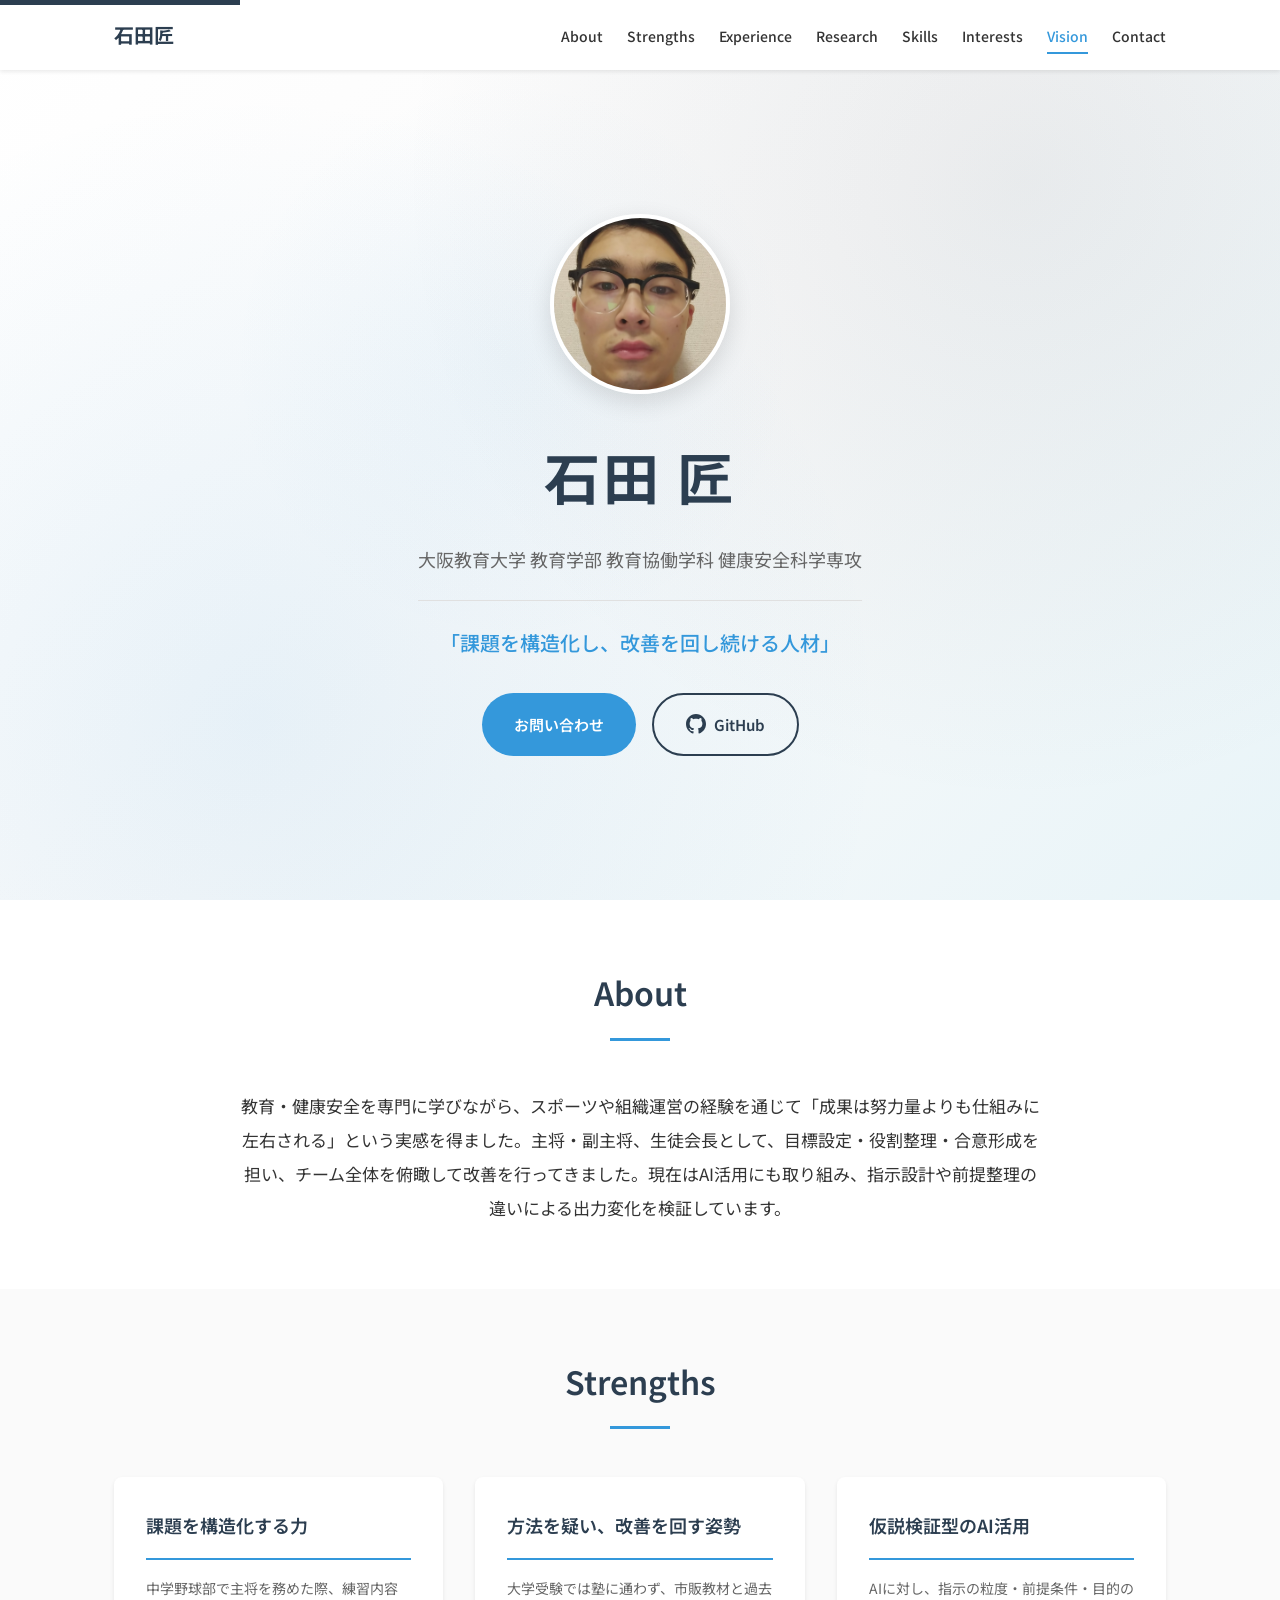
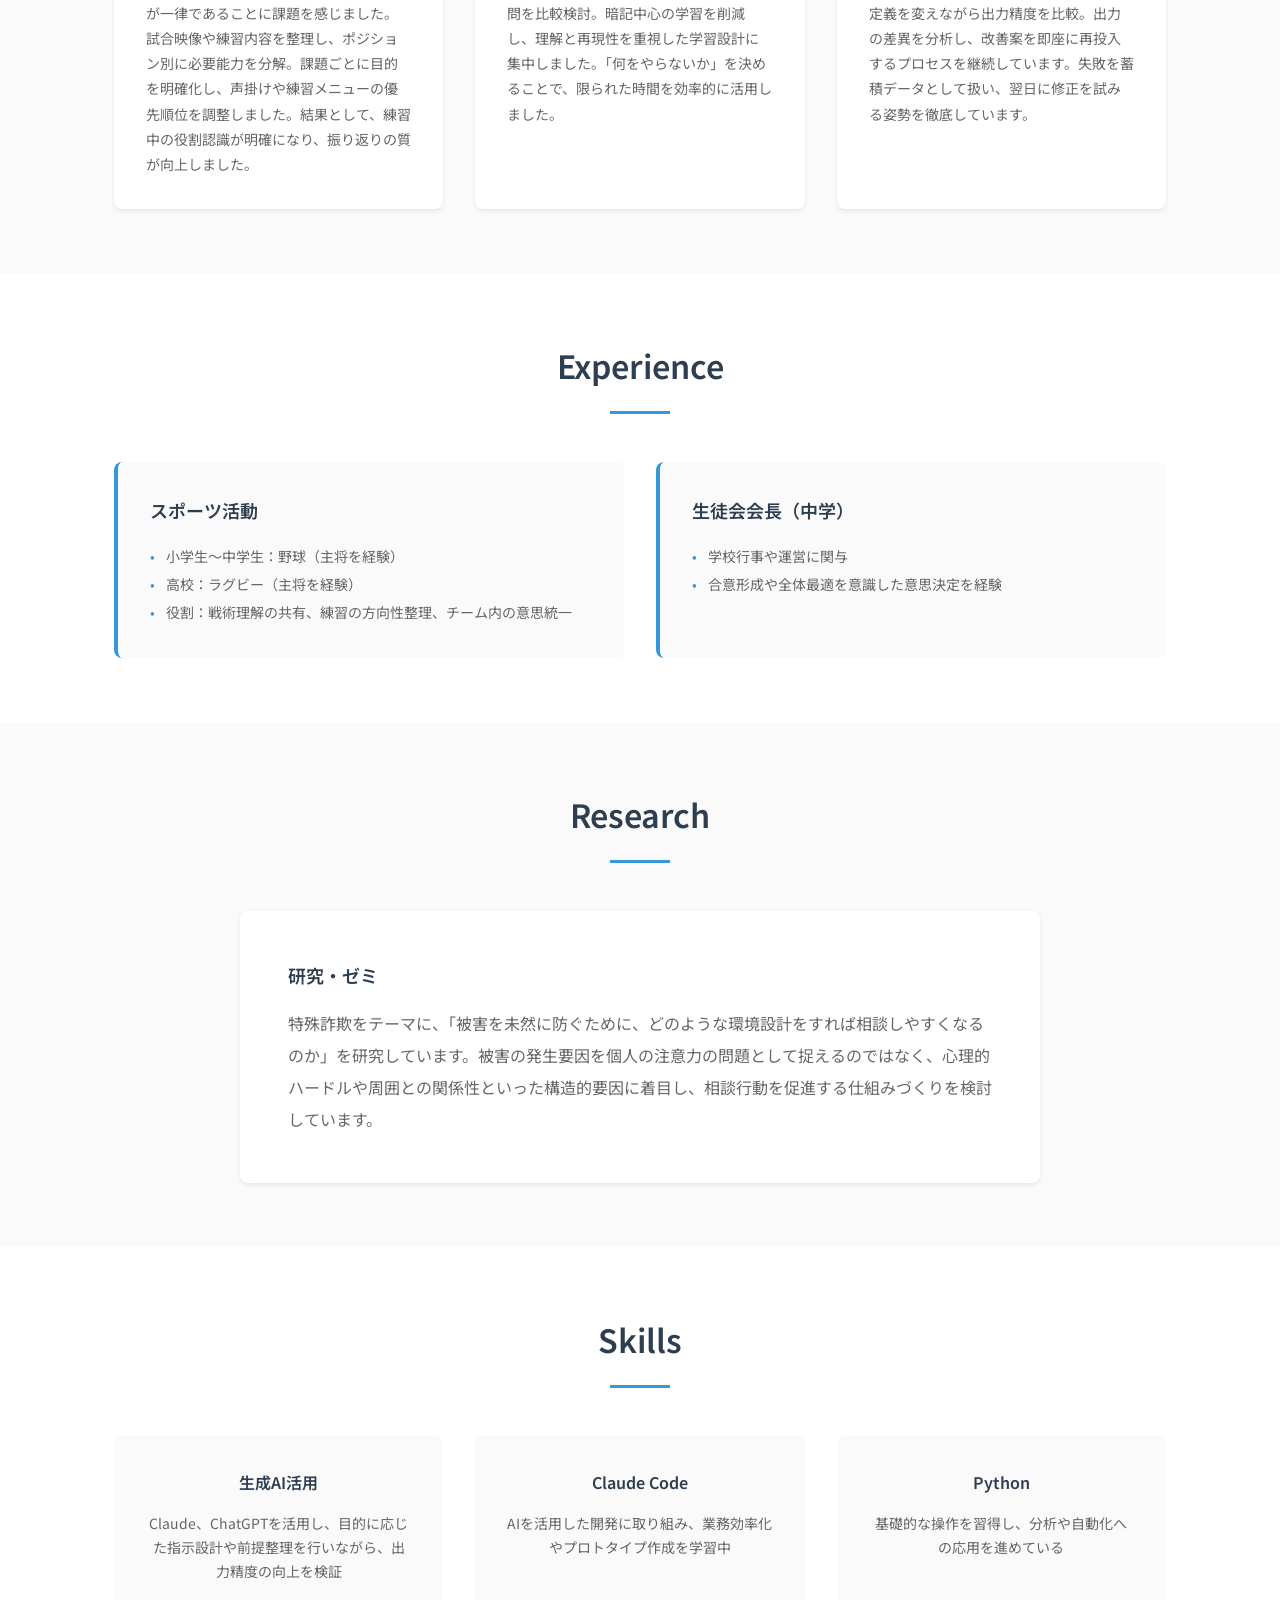
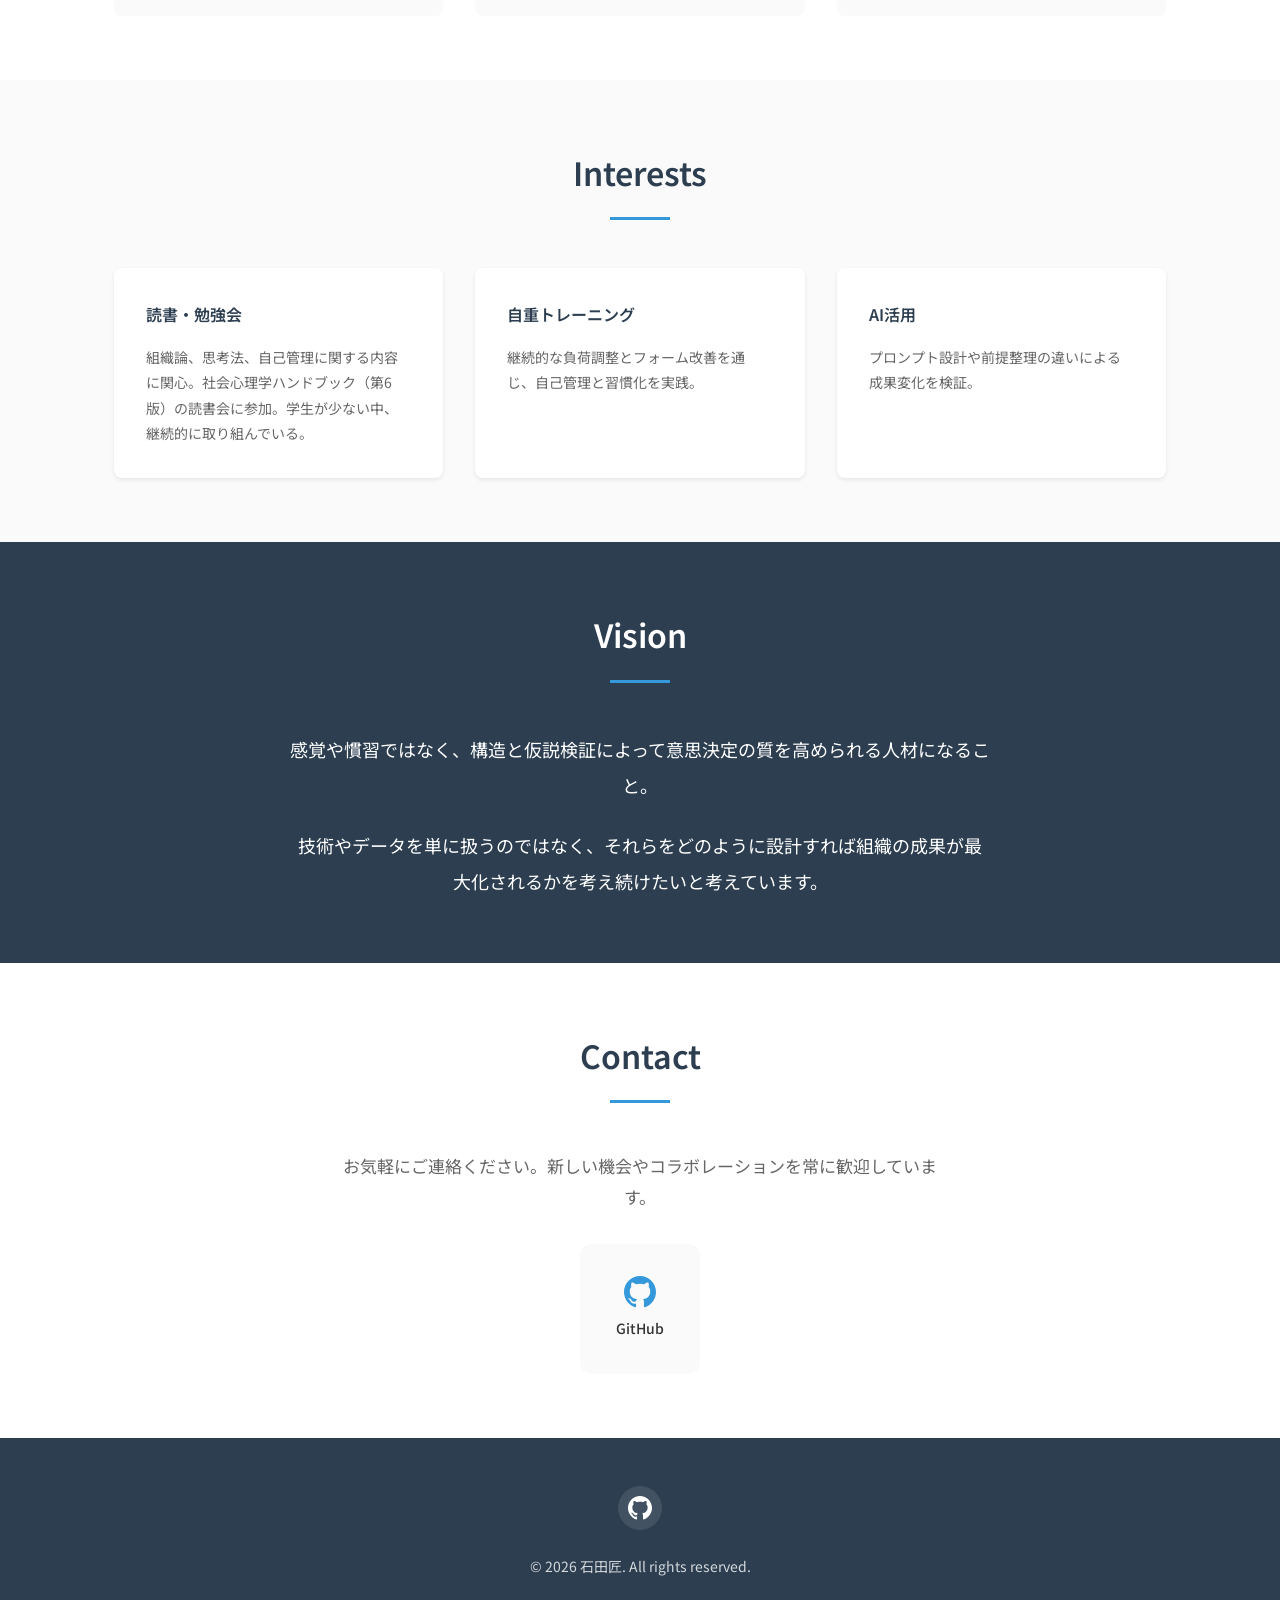
==== index.html @ b59913ff "ポートフォリオサイト フルリニューアル - SEO: OGP/Twitter Card/JSON-LD構造化データ追加 - アクセシビリティ: スキップリンク/focus-visible/prefer" ====
<!DOCTYPE html>
<html lang="ja">
<head>
    <meta charset="UTF-8">
    <meta name="viewport" content="width=device-width, initial-scale=1.0">
    <meta name="description" content="石田匠のポートフォリオサイト - 大阪教育大学 教育学部。課題を構造化し、改善を回し続ける人材。">
    <meta name="keywords" content="石田匠, ポートフォリオ, 大阪教育大学, 教育学部, AI活用, Python">
    <meta name="author" content="石田匠">

    <!-- OGP Tags -->
    <meta property="og:type" content="website">
    <meta property="og:url" content="https://takumi329.github.io/portfolio/">
    <meta property="og:title" content="石田匠 | ポートフォリオ">
    <meta property="og:description" content="石田匠のポートフォリオサイト - 課題を構造化し、改善を回し続ける人材">
    <meta property="og:image" content="https://takumi329.github.io/portfolio/assets/images/profile.jpg">
    <meta property="og:locale" content="ja_JP">
    <meta property="og:site_name" content="石田匠ポートフォリオ">

    <!-- Twitter Card -->
    <meta name="twitter:card" content="summary_large_image">
    <meta name="twitter:url" content="https://takumi329.github.io/portfolio/">
    <meta name="twitter:title" content="石田匠 | ポートフォリオ">
    <meta name="twitter:description" content="石田匠のポートフォリオサイト - 課題を構造化し、改善を回し続ける人材">
    <meta name="twitter:image" content="https://takumi329.github.io/portfolio/assets/images/profile.jpg">

    <!-- Favicon -->
    <link rel="icon" type="image/svg+xml" href="assets/images/favicon.svg">
    <link rel="icon" type="image/png" sizes="32x32" href="assets/images/favicon-32x32.png">
    <link rel="icon" type="image/png" sizes="16x16" href="assets/images/favicon-16x16.png">
    <link rel="apple-touch-icon" sizes="180x180" href="assets/images/apple-touch-icon.png">
    <link rel="manifest" href="site.webmanifest">
    <meta name="theme-color" content="#2c3e50">

    <title>石田匠 | ポートフォリオ</title>

    <!-- JSON-LD Structured Data -->
    <script type="application/ld+json">
    {
        "@context": "https://schema.org",
        "@type": "Person",
        "name": "石田匠",
        "alternateName": "Takumi Ishida",
        "url": "https://takumi329.github.io/portfolio/",
        "image": "https://takumi329.github.io/portfolio/assets/images/profile.jpg",
        "jobTitle": "学生",
        "worksFor": {
            "@type": "Organization",
            "name": "大阪教育大学 教育学部"
        },
        "sameAs": [
            "https://github.com/takumi329"
        ],
        "description": "課題を構造化し、改善を回し続ける人材"
    }
    </script>

    <link rel="stylesheet" href="css/style.css">
    <link rel="preconnect" href="https://fonts.googleapis.com">
    <link rel="preconnect" href="https://fonts.gstatic.com" crossorigin>
    <link href="https://fonts.googleapis.com/css2?family=Noto+Sans+JP:wght@400;500;600;700&display=swap" rel="stylesheet">
</head>
<body>
    <!-- Scroll Progress Bar -->
    <div class="progress-bar" role="progressbar" aria-label="ページのスクロール進捗">
        <div class="progress-bar__fill"></div>
    </div>

    <!-- Skip Link for Accessibility -->
    <a href="#main-content" class="skip-link">メインコンテンツへスキップ</a>

    <!-- ナビゲーション -->
    <header class="header">
        <nav class="nav">
            <div class="nav__logo">石田匠</div>
            <button class="nav__toggle" aria-label="メニューを開く">
                <span></span>
                <span></span>
                <span></span>
            </button>
            <ul class="nav__menu">
                <li><a href="#about">About</a></li>
                <li><a href="#strengths">Strengths</a></li>
                <li><a href="#experience">Experience</a></li>
                <li><a href="#research">Research</a></li>
                <li><a href="#skills">Skills</a></li>
                <li><a href="#interests">Interests</a></li>
                <li><a href="#vision">Vision</a></li>
                <li><a href="#contact">Contact</a></li>
            </ul>
        </nav>
    </header>

    <main id="main-content">
        <!-- ヒーローセクション -->
        <section class="hero">
            <div class="hero__background">
                <div class="hero__particles" aria-hidden="true"></div>
            </div>
            <div class="hero__content">
                <div class="hero__image-wrapper">
                    <img src="assets/images/profile.jpg" alt="石田匠のプロフィール写真" class="hero__image" loading="eager">
                </div>
                <h1 class="hero__title">石田 匠</h1>
                <p class="hero__subtitle">大阪教育大学 教育学部 教育協働学科 健康安全科学専攻</p>
                <p class="hero__catchphrase">「課題を構造化し、改善を回し続ける人材」</p>
                <div class="hero__cta">
                    <a href="#contact" class="hero__button hero__button--primary">お問い合わせ</a>
                    <a href="https://github.com/takumi329" target="_blank" rel="noopener noreferrer" class="hero__button hero__button--secondary">
                        <svg class="hero__button-icon" viewBox="0 0 24 24" width="20" height="20" aria-hidden="true">
                            <path fill="currentColor" d="M12 0c-6.626 0-12 5.373-12 12 0 5.302 3.438 9.8 8.207 11.387.599.111.793-.261.793-.577v-2.234c-3.338.726-4.033-1.416-4.033-1.416-.546-1.387-1.333-1.756-1.333-1.756-1.089-.745.083-.729.083-.729 1.205.084 1.839 1.237 1.839 1.237 1.07 1.834 2.807 1.304 3.492.997.107-.775.418-1.305.762-1.604-2.665-.305-5.467-1.334-5.467-5.931 0-1.311.469-2.381 1.236-3.221-.124-.303-.535-1.524.117-3.176 0 0 1.008-.322 3.301 1.23.957-.266 1.983-.399 3.003-.404 1.02.005 2.047.138 3.006.404 2.291-1.552 3.297-1.23 3.297-1.23.653 1.653.242 2.874.118 3.176.77.84 1.235 1.911 1.235 3.221 0 4.609-2.807 5.624-5.479 5.921.43.372.823 1.102.823 2.222v3.293c0 .319.192.694.801.576 4.765-1.589 8.199-6.086 8.199-11.386 0-6.627-5.373-12-12-12z"/>
                        </svg>
                        GitHub
                    </a>
                </div>
            </div>
        </section>

        <!-- About セクション -->
        <section id="about" class="section about">
            <div class="container">
                <h2 class="section__title">About</h2>
                <div class="about__content">
                    <p class="about__text">
                        教育・健康安全を専門に学びながら、スポーツや組織運営の経験を通じて「成果は努力量よりも仕組みに左右される」という実感を得ました。主将・副主将、生徒会長として、目標設定・役割整理・合意形成を担い、チーム全体を俯瞰して改善を行ってきました。現在はAI活用にも取り組み、指示設計や前提整理の違いによる出力変化を検証しています。
                    </p>
                </div>
            </div>
        </section>

        <!-- Strengths セクション -->
        <section id="strengths" class="section strengths">
            <div class="container">
                <h2 class="section__title">Strengths</h2>
                <div class="strengths__grid">
                    <article class="strength-card">
                        <h3 class="strength-card__title">課題を構造化する力</h3>
                        <p class="strength-card__text">
                            中学野球部で主将を務めた際、練習内容が一律であることに課題を感じました。試合映像や練習内容を整理し、ポジション別に必要能力を分解。課題ごとに目的を明確化し、声掛けや練習メニューの優先順位を調整しました。結果として、練習中の役割認識が明確になり、振り返りの質が向上しました。
                        </p>
                    </article>
                    <article class="strength-card">
                        <h3 class="strength-card__title">方法を疑い、改善を回す姿勢</h3>
                        <p class="strength-card__text">
                            大学受験では塾に通わず、市販教材と過去問を比較検討。暗記中心の学習を削減し、理解と再現性を重視した学習設計に集中しました。「何をやらないか」を決めることで、限られた時間を効率的に活用しました。
                        </p>
                    </article>
                    <article class="strength-card">
                        <h3 class="strength-card__title">仮説検証型のAI活用</h3>
                        <p class="strength-card__text">
                            AIに対し、指示の粒度・前提条件・目的の定義を変えながら出力精度を比較。出力の差異を分析し、改善案を即座に再投入するプロセスを継続しています。失敗を蓄積データとして扱い、翌日に修正を試みる姿勢を徹底しています。
                        </p>
                    </article>
                </div>
            </div>
        </section>

        <!-- Experience セクション -->
        <section id="experience" class="section experience">
            <div class="container">
                <h2 class="section__title">Experience</h2>
                <div class="experience__grid">
                    <article class="experience-card">
                        <h3 class="experience-card__title">スポーツ活動</h3>
                        <ul class="experience-card__list">
                            <li>小学生〜中学生：野球（主将を経験）</li>
                            <li>高校：ラグビー（主将を経験）</li>
                            <li>役割：戦術理解の共有、練習の方向性整理、チーム内の意思統一</li>
                        </ul>
                    </article>
                    <article class="experience-card">
                        <h3 class="experience-card__title">生徒会会長（中学）</h3>
                        <ul class="experience-card__list">
                            <li>学校行事や運営に関与</li>
                            <li>合意形成や全体最適を意識した意思決定を経験</li>
                        </ul>
                    </article>
                </div>
            </div>
        </section>

        <!-- Research セクション -->
        <section id="research" class="section research">
            <div class="container">
                <h2 class="section__title">Research</h2>
                <div class="research__content">
                    <h3 class="research__subtitle">研究・ゼミ</h3>
                    <p class="research__text">
                        特殊詐欺をテーマに、「被害を未然に防ぐために、どのような環境設計をすれば相談しやすくなるのか」を研究しています。被害の発生要因を個人の注意力の問題として捉えるのではなく、心理的ハードルや周囲との関係性といった構造的要因に着目し、相談行動を促進する仕組みづくりを検討しています。
                    </p>
                </div>
            </div>
        </section>

        <!-- Skills セクション -->
        <section id="skills" class="section skills">
            <div class="container">
                <h2 class="section__title">Skills</h2>
                <div class="skills__grid">
                    <div class="skill-item">
                        <h3 class="skill-item__title">生成AI活用</h3>
                        <p class="skill-item__text">Claude、ChatGPTを活用し、目的に応じた指示設計や前提整理を行いながら、出力精度の向上を検証</p>
                    </div>
                    <div class="skill-item">
                        <h3 class="skill-item__title">Claude Code</h3>
                        <p class="skill-item__text">AIを活用した開発に取り組み、業務効率化やプロトタイプ作成を学習中</p>
                    </div>
                    <div class="skill-item">
                        <h3 class="skill-item__title">Python</h3>
                        <p class="skill-item__text">基礎的な操作を習得し、分析や自動化への応用を進めている</p>
                    </div>
                </div>
            </div>
        </section>

        <!-- Interests セクション -->
        <section id="interests" class="section interests">
            <div class="container">
                <h2 class="section__title">Interests</h2>
                <div class="interests__grid">
                    <article class="interest-card">
                        <h3 class="interest-card__title">読書・勉強会</h3>
                        <p class="interest-card__text">
                            組織論、思考法、自己管理に関する内容に関心。社会心理学ハンドブック（第6版）の読書会に参加。学生が少ない中、継続的に取り組んでいる。
                        </p>
                    </article>
                    <article class="interest-card">
                        <h3 class="interest-card__title">自重トレーニング</h3>
                        <p class="interest-card__text">
                            継続的な負荷調整とフォーム改善を通じ、自己管理と習慣化を実践。
                        </p>
                    </article>
                    <article class="interest-card">
                        <h3 class="interest-card__title">AI活用</h3>
                        <p class="interest-card__text">
                            プロンプト設計や前提整理の違いによる成果変化を検証。
                        </p>
                    </article>
                </div>
            </div>
        </section>

        <!-- Vision セクション -->
        <section id="vision" class="section vision">
            <div class="container">
                <h2 class="section__title">Vision</h2>
                <div class="vision__content">
                    <p class="vision__text">
                        感覚や慣習ではなく、構造と仮説検証によって意思決定の質を高められる人材になること。
                    </p>
                    <p class="vision__text">
                        技術やデータを単に扱うのではなく、それらをどのように設計すれば組織の成果が最大化されるかを考え続けたいと考えています。
                    </p>
                </div>
            </div>
        </section>

        <!-- Contact セクション -->
        <section id="contact" class="section contact">
            <div class="container">
                <h2 class="section__title">Contact</h2>
                <div class="contact__content">
                    <p class="contact__text">
                        お気軽にご連絡ください。新しい機会やコラボレーションを常に歓迎しています。
                    </p>
                    <div class="contact__links">
                        <a href="https://github.com/takumi329" target="_blank" rel="noopener noreferrer" class="contact__link" aria-label="GitHubプロフィールへ">
                            <svg class="contact__icon" viewBox="0 0 24 24" width="32" height="32" aria-hidden="true">
                                <path fill="currentColor" d="M12 0c-6.626 0-12 5.373-12 12 0 5.302 3.438 9.8 8.207 11.387.599.111.793-.261.793-.577v-2.234c-3.338.726-4.033-1.416-4.033-1.416-.546-1.387-1.333-1.756-1.333-1.756-1.089-.745.083-.729.083-.729 1.205.084 1.839 1.237 1.839 1.237 1.07 1.834 2.807 1.304 3.492.997.107-.775.418-1.305.762-1.604-2.665-.305-5.467-1.334-5.467-5.931 0-1.311.469-2.381 1.236-3.221-.124-.303-.535-1.524.117-3.176 0 0 1.008-.322 3.301 1.23.957-.266 1.983-.399 3.003-.404 1.02.005 2.047.138 3.006.404 2.291-1.552 3.297-1.23 3.297-1.23.653 1.653.242 2.874.118 3.176.77.84 1.235 1.911 1.235 3.221 0 4.609-2.807 5.624-5.479 5.921.43.372.823 1.102.823 2.222v3.293c0 .319.192.694.801.576 4.765-1.589 8.199-6.086 8.199-11.386 0-6.627-5.373-12-12-12z"/>
                            </svg>
                            <span>GitHub</span>
                        </a>
                    </div>
                </div>
            </div>
        </section>
    </main>

    <!-- フッター -->
    <footer class="footer">
        <div class="container">
            <div class="footer__content">
                <div class="footer__links">
                    <a href="https://github.com/takumi329" target="_blank" rel="noopener noreferrer" class="footer__link" aria-label="GitHub">
                        <svg viewBox="0 0 24 24" width="24" height="24" aria-hidden="true">
                            <path fill="currentColor" d="M12 0c-6.626 0-12 5.373-12 12 0 5.302 3.438 9.8 8.207 11.387.599.111.793-.261.793-.577v-2.234c-3.338.726-4.033-1.416-4.033-1.416-.546-1.387-1.333-1.756-1.333-1.756-1.089-.745.083-.729.083-.729 1.205.084 1.839 1.237 1.839 1.237 1.07 1.834 2.807 1.304 3.492.997.107-.775.418-1.305.762-1.604-2.665-.305-5.467-1.334-5.467-5.931 0-1.311.469-2.381 1.236-3.221-.124-.303-.535-1.524.117-3.176 0 0 1.008-.322 3.301 1.23.957-.266 1.983-.399 3.003-.404 1.02.005 2.047.138 3.006.404 2.291-1.552 3.297-1.23 3.297-1.23.653 1.653.242 2.874.118 3.176.77.84 1.235 1.911 1.235 3.221 0 4.609-2.807 5.624-5.479 5.921.43.372.823 1.102.823 2.222v3.293c0 .319.192.694.801.576 4.765-1.589 8.199-6.086 8.199-11.386 0-6.627-5.373-12-12-12z"/>
                        </svg>
                    </a>
                </div>
                <p class="footer__text">&copy; 2026 石田匠. All rights reserved.</p>
            </div>
        </div>
    </footer>

    <script src="js/main.js" defer></script>
</body>
</html>
---- css/style.css ----
/* ========================================
   CSS Variables & Design System
======================================== */
:root {
    /* Colors */
    --color-primary: #2c3e50;
    --color-secondary: #3498db;
    --color-accent: #e74c3c;
    --color-text: #333333;
    --color-text-light: #666666;
    --color-background: #fafafa;
    --color-white: #ffffff;
    --color-border: #e0e0e0;

    /* Gradient Colors */
    --color-gradient-start: #3498db;
    --color-gradient-end: #e8f4f8;

    /* Typography */
    --font-family: 'Noto Sans JP', -apple-system, BlinkMacSystemFont, 'Segoe UI', Roboto, sans-serif;
    --font-size-hero: clamp(2rem, 5vw, 3.5rem);
    --font-size-section: clamp(1.5rem, 3vw, 2rem);
    --font-size-body: 1rem;
    --font-size-small: 0.875rem;

    /* Spacing */
    --spacing-xs: 0.5rem;
    --spacing-sm: 1rem;
    --spacing-md: 1.5rem;
    --spacing-lg: 2rem;
    --spacing-xl: 3rem;
    --spacing-2xl: 4rem;

    /* Layout */
    --container-max-width: 1100px;
    --header-height: 70px;

    /* Transitions */
    --transition-fast: 0.2s ease;
    --transition-normal: 0.3s ease;
    --transition-slow: 0.5s ease;

    /* Shadows */
    --shadow-sm: 0 2px 4px rgba(0, 0, 0, 0.08);
    --shadow-md: 0 4px 12px rgba(0, 0, 0, 0.1);
    --shadow-lg: 0 8px 24px rgba(0, 0, 0, 0.12);
    --shadow-hover: 0 8px 20px rgba(52, 152, 219, 0.15);
}

/* ========================================
   Scroll Progress Bar
======================================== */
.progress-bar {
    position: fixed;
    top: 0;
    left: 0;
    width: 100%;
    height: 3px;
    background-color: transparent;
    z-index: 1001;
}

.progress-bar__fill {
    height: 100%;
    width: 0;
    background: linear-gradient(90deg, var(--color-secondary), var(--color-accent));
    transition: width 0.1s ease-out;
}

/* ========================================
   Skip Link (Accessibility)
======================================== */
.skip-link {
    position: absolute;
    top: -40px;
    left: 0;
    background-color: var(--color-primary);
    color: var(--color-white);
    padding: var(--spacing-xs) var(--spacing-sm);
    z-index: 9999;
    text-decoration: none;
    font-weight: 500;
    transition: top var(--transition-fast);
}

.skip-link:focus {
    top: 0;
    outline: 2px solid var(--color-secondary);
    outline-offset: 2px;
}

/* ========================================
   Focus Styles (Accessibility)
======================================== */
:focus-visible {
    outline: 2px solid var(--color-secondary);
    outline-offset: 2px;
}

a:focus:not(:focus-visible) {
    outline: none;
}

/* ========================================
   Reduced Motion (Accessibility)
======================================== */
@media (prefers-reduced-motion: reduce) {
    *,
    *::before,
    *::after {
        animation-duration: 0.01ms !important;
        animation-iteration-count: 1 !important;
        transition-duration: 0.01ms !important;
        scroll-behavior: auto !important;
    }

    .fade-in {
        opacity: 1;
        transform: none;
        transition: none;
    }
}

/* ========================================
   Reset & Base Styles
======================================== */
*,
*::before,
*::after {
    box-sizing: border-box;
    margin: 0;
    padding: 0;
}

html {
    scroll-behavior: smooth;
    font-size: 16px;
}

body {
    font-family: var(--font-family);
    font-size: var(--font-size-body);
    font-weight: 400;
    line-height: 1.8;
    color: var(--color-text);
    background-color: var(--color-background);
}

img {
    max-width: 100%;
    height: auto;
    display: block;
}

a {
    color: var(--color-secondary);
    text-decoration: none;
    transition: color var(--transition-fast);
}

a:hover {
    color: var(--color-primary);
}

ul {
    list-style: none;
}

/* ========================================
   Layout
======================================== */
.container {
    width: 100%;
    max-width: var(--container-max-width);
    margin: 0 auto;
    padding: 0 var(--spacing-md);
}

/* ========================================
   Header & Navigation
======================================== */
.header {
    position: fixed;
    top: 0;
    left: 0;
    right: 0;
    height: var(--header-height);
    background-color: var(--color-white);
    box-shadow: var(--shadow-sm);
    z-index: 1000;
}

.nav {
    display: flex;
    align-items: center;
    justify-content: space-between;
    height: 100%;
    max-width: var(--container-max-width);
    margin: 0 auto;
    padding: 0 var(--spacing-md);
}

.nav__logo {
    font-size: 1.25rem;
    font-weight: 700;
    color: var(--color-primary);
}

.nav__menu {
    display: flex;
    gap: var(--spacing-md);
}

.nav__menu a {
    color: var(--color-text);
    font-size: var(--font-size-small);
    font-weight: 500;
    padding: var(--spacing-xs) 0;
    position: relative;
}

.nav__menu a::after {
    content: '';
    position: absolute;
    bottom: 0;
    left: 0;
    width: 0;
    height: 2px;
    background-color: var(--color-secondary);
    transition: width var(--transition-fast);
}

.nav__menu a:hover::after {
    width: 100%;
}

.nav__menu a.active {
    color: var(--color-secondary);
}

.nav__menu a.active::after {
    width: 100%;
}

.nav__toggle {
    display: none;
    flex-direction: column;
    gap: 5px;
    background: none;
    border: none;
    cursor: pointer;
    padding: var(--spacing-xs);
}

.nav__toggle span {
    display: block;
    width: 24px;
    height: 2px;
    background-color: var(--color-primary);
    transition: transform var(--transition-fast), opacity var(--transition-fast);
}

.nav__toggle.active span:nth-child(1) {
    transform: rotate(45deg) translate(5px, 5px);
}

.nav__toggle.active span:nth-child(2) {
    opacity: 0;
}

.nav__toggle.active span:nth-child(3) {
    transform: rotate(-45deg) translate(5px, -5px);
}

/* ========================================
   Hero Section
======================================== */
.hero {
    min-height: 100vh;
    display: flex;
    align-items: center;
    justify-content: center;
    text-align: center;
    padding: calc(var(--header-height) + var(--spacing-xl)) var(--spacing-md) var(--spacing-xl);
    background: linear-gradient(135deg, var(--color-white) 0%, var(--color-background) 50%, var(--color-gradient-end, #e8f4f8) 100%);
    position: relative;
    overflow: hidden;
}

.hero__background {
    position: absolute;
    top: 0;
    left: 0;
    right: 0;
    bottom: 0;
    pointer-events: none;
}

.hero__particles {
    position: absolute;
    top: 0;
    left: 0;
    right: 0;
    bottom: 0;
    background-image:
        radial-gradient(circle at 20% 80%, rgba(52, 152, 219, 0.1) 0%, transparent 50%),
        radial-gradient(circle at 80% 20%, rgba(44, 62, 80, 0.08) 0%, transparent 50%),
        radial-gradient(circle at 40% 40%, rgba(52, 152, 219, 0.05) 0%, transparent 30%);
}

.hero__content {
    max-width: 600px;
    position: relative;
    z-index: 1;
}

.hero__image-wrapper {
    width: 180px;
    height: 180px;
    margin: 0 auto var(--spacing-lg);
    border-radius: 50%;
    overflow: hidden;
    box-shadow: var(--shadow-lg);
    border: 4px solid var(--color-white);
}

.hero__image {
    width: 100%;
    height: 100%;
    object-fit: cover;
}

.hero__title {
    font-size: var(--font-size-hero);
    font-weight: 700;
    color: var(--color-primary);
    margin-bottom: var(--spacing-sm);
    letter-spacing: 0.05em;
}

.hero__subtitle {
    font-size: 1.125rem;
    color: var(--color-text-light);
    margin-bottom: var(--spacing-sm);
}

.hero__catchphrase {
    font-size: 1.25rem;
    font-weight: 500;
    color: var(--color-secondary);
    margin-top: var(--spacing-md);
    padding-top: var(--spacing-md);
    border-top: 1px solid var(--color-border);
}

.hero__cta {
    display: flex;
    gap: var(--spacing-sm);
    justify-content: center;
    margin-top: var(--spacing-lg);
    flex-wrap: wrap;
}

.hero__button {
    display: inline-flex;
    align-items: center;
    gap: var(--spacing-xs);
    padding: var(--spacing-sm) var(--spacing-lg);
    border-radius: 50px;
    font-weight: 600;
    font-size: 0.9375rem;
    text-decoration: none;
    transition: all var(--transition-normal);
}

.hero__button--primary {
    background-color: var(--color-secondary);
    color: var(--color-white);
}

.hero__button--primary:hover {
    background-color: #2980b9;
    color: var(--color-white);
    transform: translateY(-2px);
    box-shadow: 0 4px 12px rgba(52, 152, 219, 0.3);
}

.hero__button--secondary {
    background-color: transparent;
    color: var(--color-primary);
    border: 2px solid var(--color-primary);
}

.hero__button--secondary:hover {
    background-color: var(--color-primary);
    color: var(--color-white);
    transform: translateY(-2px);
}

.hero__button-icon {
    flex-shrink: 0;
}

/* ========================================
   Section Common Styles
======================================== */
.section {
    padding: var(--spacing-2xl) 0;
}

.section__title {
    font-size: var(--font-size-section);
    font-weight: 600;
    color: var(--color-primary);
    text-align: center;
    margin-bottom: var(--spacing-xl);
    position: relative;
}

.section__title::after {
    content: '';
    display: block;
    width: 60px;
    height: 3px;
    background-color: var(--color-secondary);
    margin: var(--spacing-sm) auto 0;
}

/* ========================================
   About Section
======================================== */
.about {
    background-color: var(--color-white);
}

.about__content {
    max-width: 800px;
    margin: 0 auto;
}

.about__text {
    font-size: 1.0625rem;
    line-height: 2;
    text-align: center;
}

/* ========================================
   Strengths Section
======================================== */
.strengths {
    background-color: var(--color-background);
}

.strengths__grid {
    display: grid;
    grid-template-columns: repeat(3, 1fr);
    gap: var(--spacing-lg);
}

.strength-card {
    background-color: var(--color-white);
    padding: var(--spacing-lg);
    border-radius: 8px;
    box-shadow: var(--shadow-sm);
    transition: transform var(--transition-normal), box-shadow var(--transition-normal);
    position: relative;
    overflow: hidden;
}

.strength-card::before {
    content: '';
    position: absolute;
    top: 0;
    left: 0;
    right: 0;
    height: 4px;
    background: linear-gradient(90deg, var(--color-secondary), var(--color-accent));
    transform: scaleX(0);
    transform-origin: left;
    transition: transform var(--transition-normal);
}

.strength-card:hover {
    transform: translateY(-4px);
    box-shadow: var(--shadow-hover);
}

.strength-card:hover::before {
    transform: scaleX(1);
}

.strength-card__title {
    font-size: 1.125rem;
    font-weight: 600;
    color: var(--color-primary);
    margin-bottom: var(--spacing-sm);
    padding-bottom: var(--spacing-sm);
    border-bottom: 2px solid var(--color-secondary);
}

.strength-card__text {
    font-size: var(--font-size-small);
    line-height: 1.8;
    color: var(--color-text-light);
}

/* ========================================
   Experience Section
======================================== */
.experience {
    background-color: var(--color-white);
}

.experience__grid {
    display: grid;
    grid-template-columns: repeat(2, 1fr);
    gap: var(--spacing-lg);
}

.experience-card {
    background-color: var(--color-background);
    padding: var(--spacing-lg);
    border-radius: 8px;
    border-left: 4px solid var(--color-secondary);
}

.experience-card__title {
    font-size: 1.125rem;
    font-weight: 600;
    color: var(--color-primary);
    margin-bottom: var(--spacing-sm);
}

.experience-card__list {
    font-size: var(--font-size-small);
    line-height: 2;
    color: var(--color-text-light);
}

.experience-card__list li {
    padding-left: var(--spacing-sm);
    position: relative;
}

.experience-card__list li::before {
    content: '•';
    position: absolute;
    left: 0;
    color: var(--color-secondary);
}

/* ========================================
   Research Section
======================================== */
.research {
    background-color: var(--color-background);
}

.research__content {
    max-width: 800px;
    margin: 0 auto;
    background-color: var(--color-white);
    padding: var(--spacing-xl);
    border-radius: 8px;
    box-shadow: var(--shadow-sm);
}

.research__subtitle {
    font-size: 1.125rem;
    font-weight: 600;
    color: var(--color-primary);
    margin-bottom: var(--spacing-sm);
}

.research__text {
    font-size: 1rem;
    line-height: 2;
    color: var(--color-text-light);
}

/* ========================================
   Skills Section
======================================== */
.skills {
    background-color: var(--color-white);
}

.skills__grid {
    display: grid;
    grid-template-columns: repeat(3, 1fr);
    gap: var(--spacing-lg);
}

.skill-item {
    text-align: center;
    padding: var(--spacing-lg);
    background-color: var(--color-background);
    border-radius: 8px;
    transition: transform var(--transition-normal);
}

.skill-item:hover {
    transform: translateY(-4px);
}

.skill-item__title {
    font-size: 1rem;
    font-weight: 600;
    color: var(--color-primary);
    margin-bottom: var(--spacing-sm);
}

.skill-item__text {
    font-size: var(--font-size-small);
    color: var(--color-text-light);
    line-height: 1.7;
}

/* ========================================
   Interests Section
======================================== */
.interests {
    background-color: var(--color-background);
}

.interests__grid {
    display: grid;
    grid-template-columns: repeat(3, 1fr);
    gap: var(--spacing-lg);
}

.interest-card {
    background-color: var(--color-white);
    padding: var(--spacing-lg);
    border-radius: 8px;
    box-shadow: var(--shadow-sm);
    transition: transform var(--transition-normal), box-shadow var(--transition-normal);
    position: relative;
    overflow: hidden;
}

.interest-card::before {
    content: '';
    position: absolute;
    top: 0;
    left: 0;
    right: 0;
    height: 4px;
    background: linear-gradient(90deg, var(--color-secondary), var(--color-accent));
    transform: scaleX(0);
    transform-origin: left;
    transition: transform var(--transition-normal);
}

.interest-card:hover {
    transform: translateY(-4px);
    box-shadow: var(--shadow-hover);
}

.interest-card:hover::before {
    transform: scaleX(1);
}

.interest-card__title {
    font-size: 1rem;
    font-weight: 600;
    color: var(--color-primary);
    margin-bottom: var(--spacing-sm);
}

.interest-card__text {
    font-size: var(--font-size-small);
    line-height: 1.8;
    color: var(--color-text-light);
}

/* ========================================
   Vision Section
======================================== */
.vision {
    background-color: var(--color-primary);
    color: var(--color-white);
}

.vision .section__title {
    color: var(--color-white);
}

.vision .section__title::after {
    background-color: var(--color-secondary);
}

.vision__content {
    max-width: 700px;
    margin: 0 auto;
    text-align: center;
}

.vision__text {
    font-size: 1.125rem;
    line-height: 2;
    margin-bottom: var(--spacing-md);
}

.vision__text:last-child {
    margin-bottom: 0;
}

/* ========================================
   Contact Section
======================================== */
.contact {
    background-color: var(--color-white);
}

.contact__content {
    max-width: 600px;
    margin: 0 auto;
    text-align: center;
}

.contact__text {
    font-size: 1.0625rem;
    color: var(--color-text-light);
    margin-bottom: var(--spacing-lg);
}

.contact__links {
    display: flex;
    justify-content: center;
    gap: var(--spacing-lg);
    flex-wrap: wrap;
}

.contact__link {
    display: flex;
    flex-direction: column;
    align-items: center;
    gap: var(--spacing-xs);
    padding: var(--spacing-lg);
    background-color: var(--color-background);
    border-radius: 12px;
    text-decoration: none;
    color: var(--color-text);
    transition: all var(--transition-normal);
    min-width: 120px;
}

.contact__link:hover {
    background-color: var(--color-primary);
    color: var(--color-white);
    transform: translateY(-4px);
    box-shadow: var(--shadow-md);
}

.contact__link:hover .contact__icon {
    color: var(--color-white);
}

.contact__icon {
    color: var(--color-secondary);
    transition: color var(--transition-fast);
}

.contact__link span {
    font-weight: 500;
    font-size: var(--font-size-small);
}

/* ========================================
   Footer
======================================== */
.footer {
    background-color: var(--color-primary);
    color: var(--color-white);
    padding: var(--spacing-xl) 0;
}

.footer__content {
    display: flex;
    flex-direction: column;
    align-items: center;
    gap: var(--spacing-md);
}

.footer__links {
    display: flex;
    gap: var(--spacing-md);
}

.footer__link {
    display: flex;
    align-items: center;
    justify-content: center;
    width: 44px;
    height: 44px;
    border-radius: 50%;
    background-color: rgba(255, 255, 255, 0.1);
    color: var(--color-white);
    transition: all var(--transition-fast);
}

.footer__link:hover {
    background-color: var(--color-secondary);
    color: var(--color-white);
    transform: translateY(-2px);
}

.footer__text {
    font-size: var(--font-size-small);
    opacity: 0.8;
}

/* ========================================
   Animations
======================================== */
.fade-in {
    opacity: 0;
    transform: translateY(20px);
    transition: opacity var(--transition-slow), transform var(--transition-slow);
}

.fade-in.visible {
    opacity: 1;
    transform: translateY(0);
}

/* ========================================
   Responsive Design - Tablet (768px)
======================================== */
@media (max-width: 768px) {
    :root {
        --font-size-hero: 2.5rem;
        --font-size-section: 1.75rem;
    }

    /* Navigation */
    .nav__toggle {
        display: flex;
    }

    .nav__menu {
        position: fixed;
        top: var(--header-height);
        left: 0;
        right: 0;
        background-color: var(--color-white);
        flex-direction: column;
        padding: var(--spacing-md);
        box-shadow: var(--shadow-md);
        transform: translateY(-100%);
        opacity: 0;
        visibility: hidden;
        transition: transform var(--transition-normal), opacity var(--transition-normal), visibility var(--transition-normal);
    }

    .nav__menu.active {
        transform: translateY(0);
        opacity: 1;
        visibility: visible;
    }

    .nav__menu a {
        display: block;
        padding: var(--spacing-sm);
    }

    /* Grid layouts */
    .strengths__grid,
    .skills__grid,
    .interests__grid {
        grid-template-columns: 1fr;
    }

    .experience__grid {
        grid-template-columns: 1fr;
    }

    /* Hero */
    .hero__image-wrapper {
        width: 150px;
        height: 150px;
    }

    /* Section padding */
    .section {
        padding: var(--spacing-xl) 0;
    }
}

/* ========================================
   Responsive Design - Mobile (480px)
======================================== */
@media (max-width: 480px) {
    :root {
        --font-size-hero: 2rem;
        --font-size-section: 1.5rem;
        --spacing-lg: 1.5rem;
        --spacing-xl: 2rem;
        --spacing-2xl: 3rem;
    }

    .container {
        padding: 0 var(--spacing-sm);
    }

    .hero__image-wrapper {
        width: 120px;
        height: 120px;
    }

    .hero__subtitle {
        font-size: 1rem;
    }

    .hero__catchphrase {
        font-size: 1rem;
    }

    .strength-card,
    .experience-card,
    .skill-item,
    .interest-card,
    .research__content {
        padding: var(--spacing-md);
    }

    .vision__text {
        font-size: 1rem;
    }
}
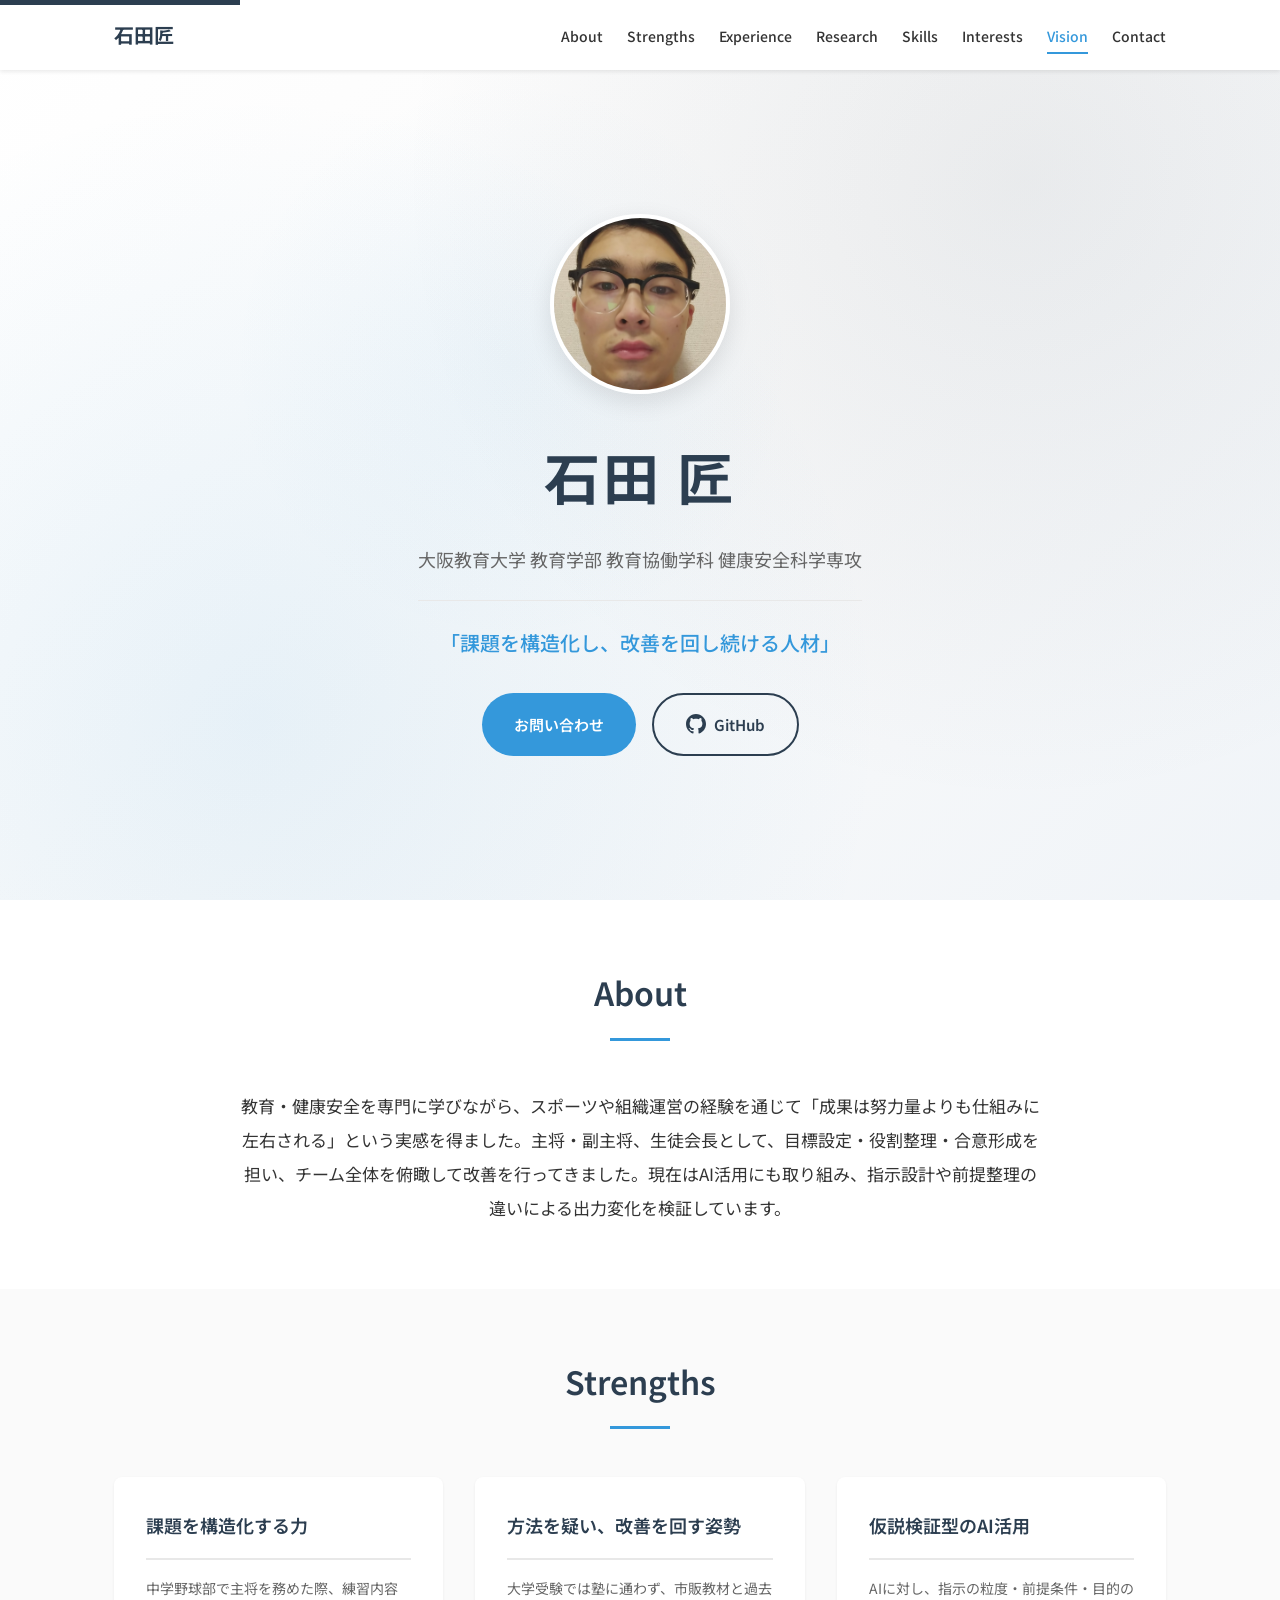
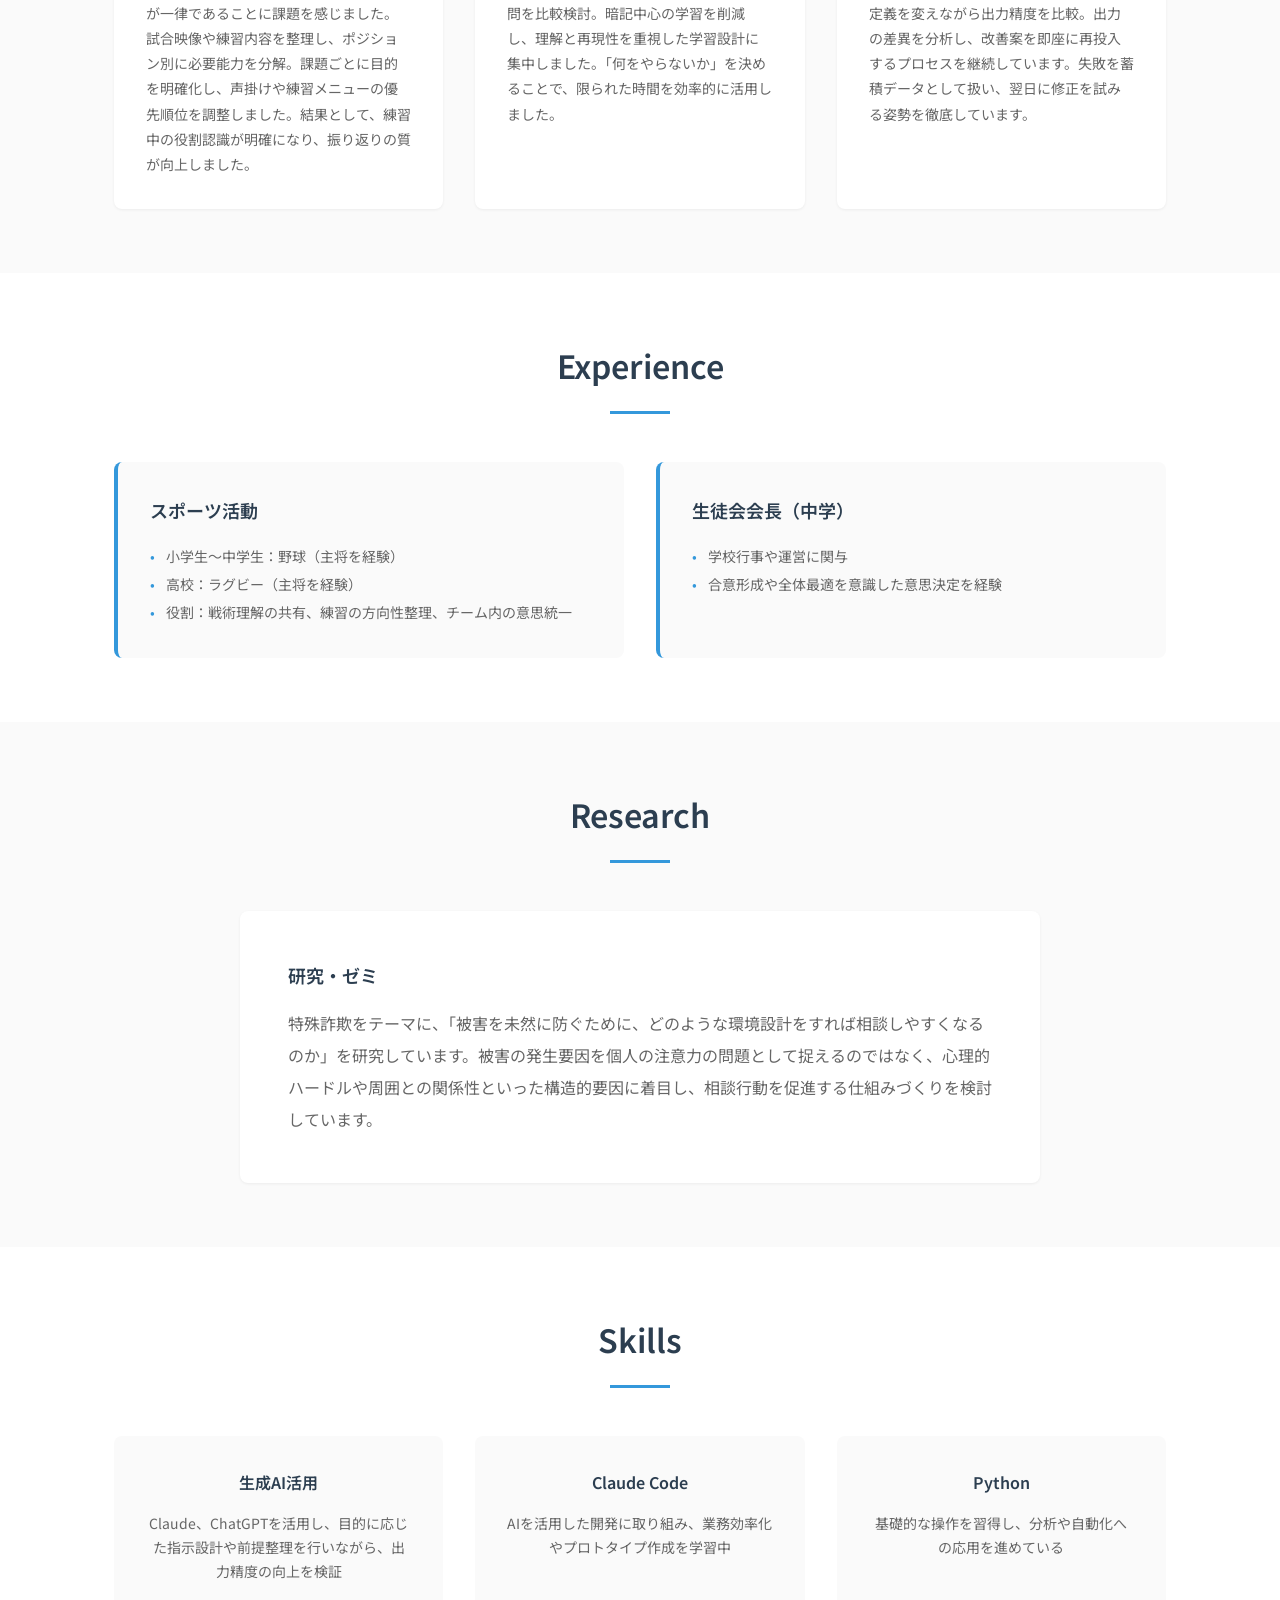
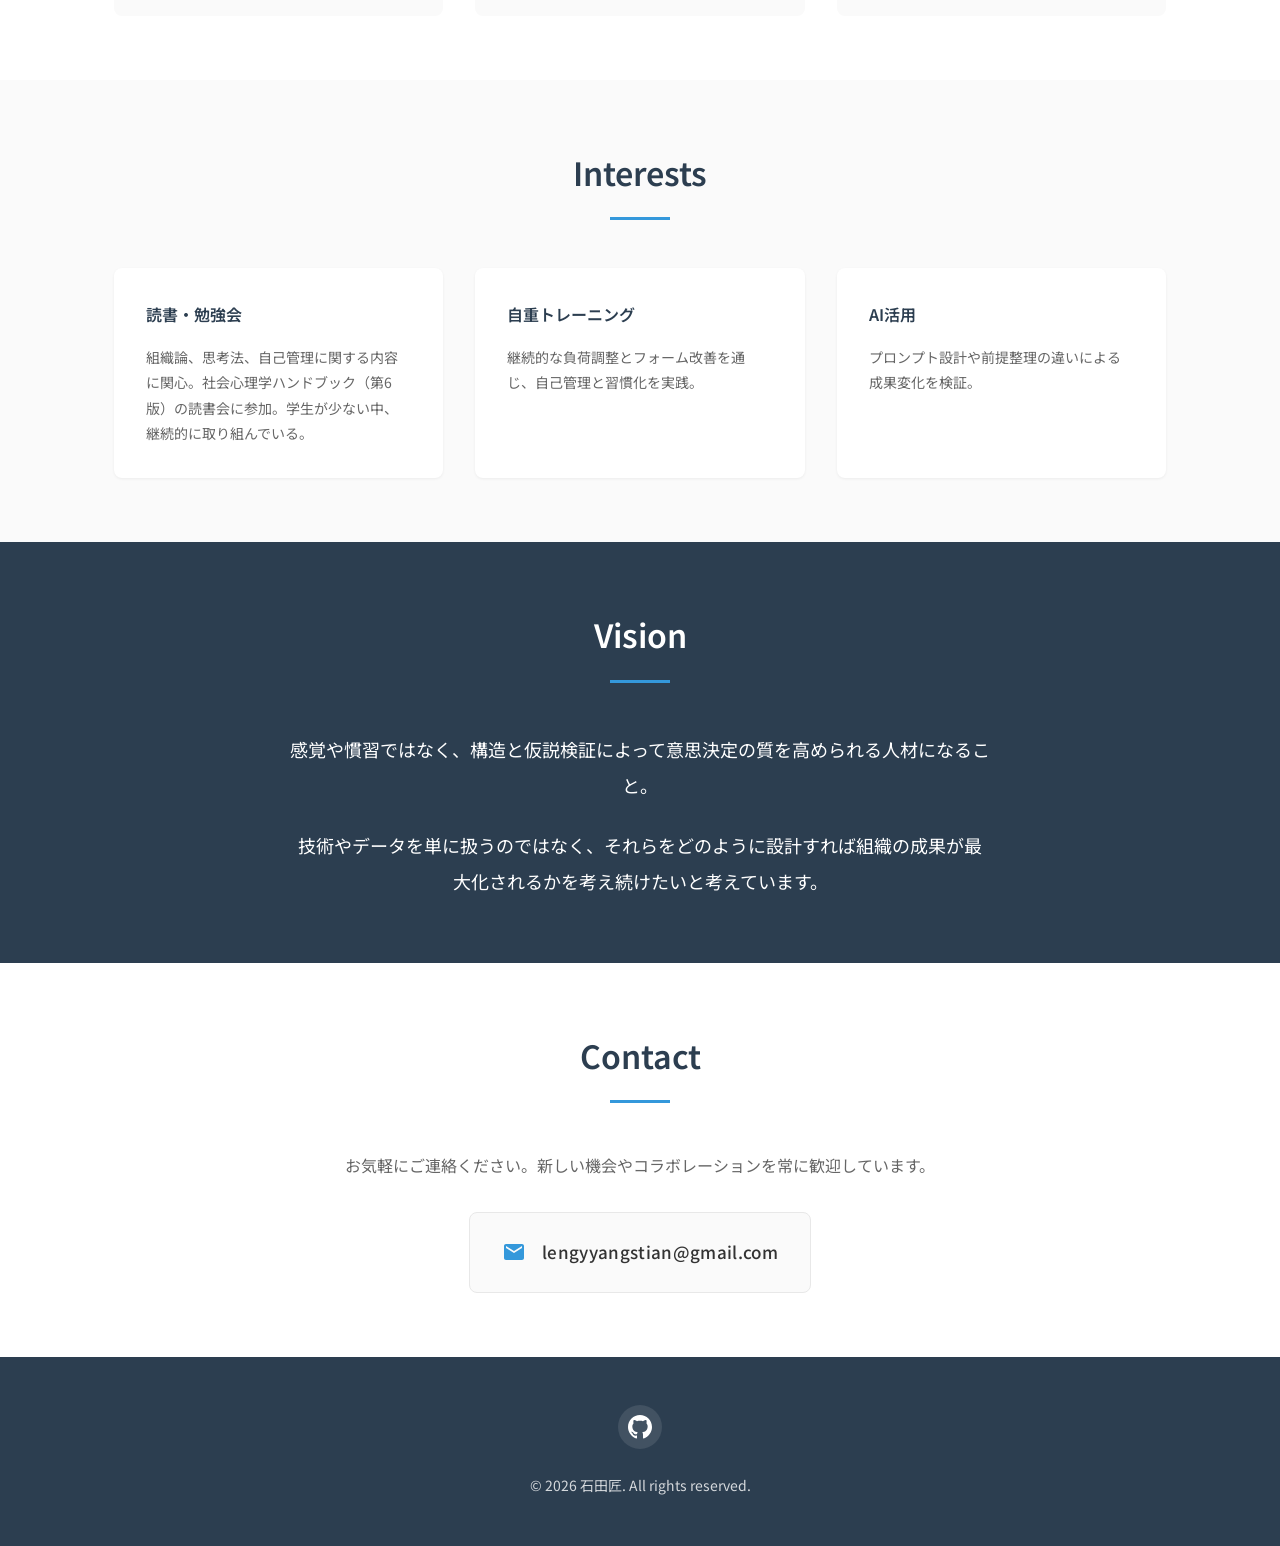
==== commit cf6523ad: "Contactセクションをメールに変更 & デザイン洗練 - ContactセクションをGitHubからメール（lengyyangstian@gmail.com）に変更 - Hero CTAボタンをm" ====
--- a/index.html
+++ b/index.html
@@ -104,7 +104,7 @@
                 <p class="hero__subtitle">大阪教育大学 教育学部 教育協働学科 健康安全科学専攻</p>
                 <p class="hero__catchphrase">「課題を構造化し、改善を回し続ける人材」</p>
                 <div class="hero__cta">
-                    <a href="#contact" class="hero__button hero__button--primary">お問い合わせ</a>
+                    <a href="mailto:lengyyangstian@gmail.com" class="hero__button hero__button--primary">お問い合わせ</a>
                     <a href="https://github.com/takumi329" target="_blank" rel="noopener noreferrer" class="hero__button hero__button--secondary">
                         <svg class="hero__button-icon" viewBox="0 0 24 24" width="20" height="20" aria-hidden="true">
                             <path fill="currentColor" d="M12 0c-6.626 0-12 5.373-12 12 0 5.302 3.438 9.8 8.207 11.387.599.111.793-.261.793-.577v-2.234c-3.338.726-4.033-1.416-4.033-1.416-.546-1.387-1.333-1.756-1.333-1.756-1.089-.745.083-.729.083-.729 1.205.084 1.839 1.237 1.839 1.237 1.07 1.834 2.807 1.304 3.492.997.107-.775.418-1.305.762-1.604-2.665-.305-5.467-1.334-5.467-5.931 0-1.311.469-2.381 1.236-3.221-.124-.303-.535-1.524.117-3.176 0 0 1.008-.322 3.301 1.23.957-.266 1.983-.399 3.003-.404 1.02.005 2.047.138 3.006.404 2.291-1.552 3.297-1.23 3.297-1.23.653 1.653.242 2.874.118 3.176.77.84 1.235 1.911 1.235 3.221 0 4.609-2.807 5.624-5.479 5.921.43.372.823 1.102.823 2.222v3.293c0 .319.192.694.801.576 4.765-1.589 8.199-6.086 8.199-11.386 0-6.627-5.373-12-12-12z"/>
@@ -262,14 +262,12 @@
                     <p class="contact__text">
                         お気軽にご連絡ください。新しい機会やコラボレーションを常に歓迎しています。
                     </p>
-                    <div class="contact__links">
-                        <a href="https://github.com/takumi329" target="_blank" rel="noopener noreferrer" class="contact__link" aria-label="GitHubプロフィールへ">
-                            <svg class="contact__icon" viewBox="0 0 24 24" width="32" height="32" aria-hidden="true">
-                                <path fill="currentColor" d="M12 0c-6.626 0-12 5.373-12 12 0 5.302 3.438 9.8 8.207 11.387.599.111.793-.261.793-.577v-2.234c-3.338.726-4.033-1.416-4.033-1.416-.546-1.387-1.333-1.756-1.333-1.756-1.089-.745.083-.729.083-.729 1.205.084 1.839 1.237 1.839 1.237 1.07 1.834 2.807 1.304 3.492.997.107-.775.418-1.305.762-1.604-2.665-.305-5.467-1.334-5.467-5.931 0-1.311.469-2.381 1.236-3.221-.124-.303-.535-1.524.117-3.176 0 0 1.008-.322 3.301 1.23.957-.266 1.983-.399 3.003-.404 1.02.005 2.047.138 3.006.404 2.291-1.552 3.297-1.23 3.297-1.23.653 1.653.242 2.874.118 3.176.77.84 1.235 1.911 1.235 3.221 0 4.609-2.807 5.624-5.479 5.921.43.372.823 1.102.823 2.222v3.293c0 .319.192.694.801.576 4.765-1.589 8.199-6.086 8.199-11.386 0-6.627-5.373-12-12-12z"/>
-                            </svg>
-                            <span>GitHub</span>
-                        </a>
-                    </div>
+                    <a href="mailto:lengyyangstian@gmail.com" class="contact__email">
+                        <svg class="contact__icon" viewBox="0 0 24 24" width="24" height="24" aria-hidden="true">
+                            <path fill="currentColor" d="M20 4H4c-1.1 0-1.99.9-1.99 2L2 18c0 1.1.9 2 2 2h16c1.1 0 2-.9 2-2V6c0-1.1-.9-2-2-2zm0 4l-8 5-8-5V6l8 5 8-5v2z"/>
+                        </svg>
+                        <span>lengyyangstian@gmail.com</span>
+                    </a>
                 </div>
             </div>
         </section>
--- a/css/style.css
+++ b/css/style.css
@@ -2,19 +2,19 @@
    CSS Variables & Design System
 ======================================== */
 :root {
-    /* Colors */
+    /* Colors - Refined Minimal Palette */
     --color-primary: #2c3e50;
     --color-secondary: #3498db;
-    --color-accent: #e74c3c;
+    --color-accent: #5d6d7e;
     --color-text: #333333;
     --color-text-light: #666666;
     --color-background: #fafafa;
     --color-white: #ffffff;
-    --color-border: #e0e0e0;
-
-    /* Gradient Colors */
+    --color-border: #e8e8e8;
+
+    /* Gradient Colors - Subtle */
     --color-gradient-start: #3498db;
-    --color-gradient-end: #e8f4f8;
+    --color-gradient-end: #f0f4f8;
 
     /* Typography */
     --font-family: 'Noto Sans JP', -apple-system, BlinkMacSystemFont, 'Segoe UI', Roboto, sans-serif;
@@ -35,16 +35,16 @@
     --container-max-width: 1100px;
     --header-height: 70px;
 
-    /* Transitions */
+    /* Transitions - Smoother */
     --transition-fast: 0.2s ease;
-    --transition-normal: 0.3s ease;
+    --transition-normal: 0.3s cubic-bezier(0.4, 0, 0.2, 1);
     --transition-slow: 0.5s ease;
 
-    /* Shadows */
-    --shadow-sm: 0 2px 4px rgba(0, 0, 0, 0.08);
-    --shadow-md: 0 4px 12px rgba(0, 0, 0, 0.1);
-    --shadow-lg: 0 8px 24px rgba(0, 0, 0, 0.12);
-    --shadow-hover: 0 8px 20px rgba(52, 152, 219, 0.15);
+    /* Shadows - Softer */
+    --shadow-sm: 0 1px 3px rgba(0, 0, 0, 0.06);
+    --shadow-md: 0 4px 12px rgba(0, 0, 0, 0.08);
+    --shadow-lg: 0 8px 24px rgba(0, 0, 0, 0.1);
+    --shadow-hover: 0 6px 16px rgba(0, 0, 0, 0.1);
 }
 
 /* ========================================
@@ -63,7 +63,7 @@
 .progress-bar__fill {
     height: 100%;
     width: 0;
-    background: linear-gradient(90deg, var(--color-secondary), var(--color-accent));
+    background: var(--color-secondary);
     transition: width 0.1s ease-out;
 }
 
@@ -473,16 +473,16 @@
     top: 0;
     left: 0;
     right: 0;
-    height: 4px;
-    background: linear-gradient(90deg, var(--color-secondary), var(--color-accent));
+    height: 3px;
+    background: var(--color-secondary);
     transform: scaleX(0);
     transform-origin: left;
     transition: transform var(--transition-normal);
 }
 
 .strength-card:hover {
-    transform: translateY(-4px);
-    box-shadow: var(--shadow-hover);
+    transform: translateY(-2px);
+    box-shadow: var(--shadow-md);
 }
 
 .strength-card:hover::before {
@@ -495,7 +495,7 @@
     color: var(--color-primary);
     margin-bottom: var(--spacing-sm);
     padding-bottom: var(--spacing-sm);
-    border-bottom: 2px solid var(--color-secondary);
+    border-bottom: 2px solid var(--color-border);
 }
 
 .strength-card__text {
@@ -645,16 +645,16 @@
     top: 0;
     left: 0;
     right: 0;
-    height: 4px;
-    background: linear-gradient(90deg, var(--color-secondary), var(--color-accent));
+    height: 3px;
+    background: var(--color-secondary);
     transform: scaleX(0);
     transform-origin: left;
     transition: transform var(--transition-normal);
 }
 
 .interest-card:hover {
-    transform: translateY(-4px);
-    box-shadow: var(--shadow-hover);
+    transform: translateY(-2px);
+    box-shadow: var(--shadow-md);
 }
 
 .interest-card:hover::before {
@@ -707,7 +707,7 @@
 }
 
 /* ========================================
-   Contact Section
+   Contact Section - Minimal & Refined
 ======================================== */
 .contact {
     background-color: var(--color-white);
@@ -720,51 +720,44 @@
 }
 
 .contact__text {
-    font-size: 1.0625rem;
+    font-size: 1rem;
     color: var(--color-text-light);
     margin-bottom: var(--spacing-lg);
-}
-
-.contact__links {
-    display: flex;
-    justify-content: center;
-    gap: var(--spacing-lg);
-    flex-wrap: wrap;
-}
-
-.contact__link {
-    display: flex;
-    flex-direction: column;
+    line-height: 1.8;
+}
+
+.contact__email {
+    display: inline-flex;
     align-items: center;
-    gap: var(--spacing-xs);
-    padding: var(--spacing-lg);
+    gap: var(--spacing-sm);
+    padding: var(--spacing-md) var(--spacing-lg);
     background-color: var(--color-background);
-    border-radius: 12px;
+    border-radius: 8px;
     text-decoration: none;
     color: var(--color-text);
+    font-size: 1.0625rem;
+    font-weight: 500;
+    letter-spacing: 0.02em;
     transition: all var(--transition-normal);
-    min-width: 120px;
-}
-
-.contact__link:hover {
-    background-color: var(--color-primary);
-    color: var(--color-white);
-    transform: translateY(-4px);
+    border: 1px solid var(--color-border);
+}
+
+.contact__email:hover {
+    background-color: var(--color-secondary);
+    color: var(--color-white);
+    border-color: var(--color-secondary);
+    transform: translateY(-2px);
     box-shadow: var(--shadow-md);
 }
 
-.contact__link:hover .contact__icon {
+.contact__email:hover .contact__icon {
     color: var(--color-white);
 }
 
 .contact__icon {
     color: var(--color-secondary);
     transition: color var(--transition-fast);
-}
-
-.contact__link span {
-    font-weight: 500;
-    font-size: var(--font-size-small);
+    flex-shrink: 0;
 }
 
 /* ========================================
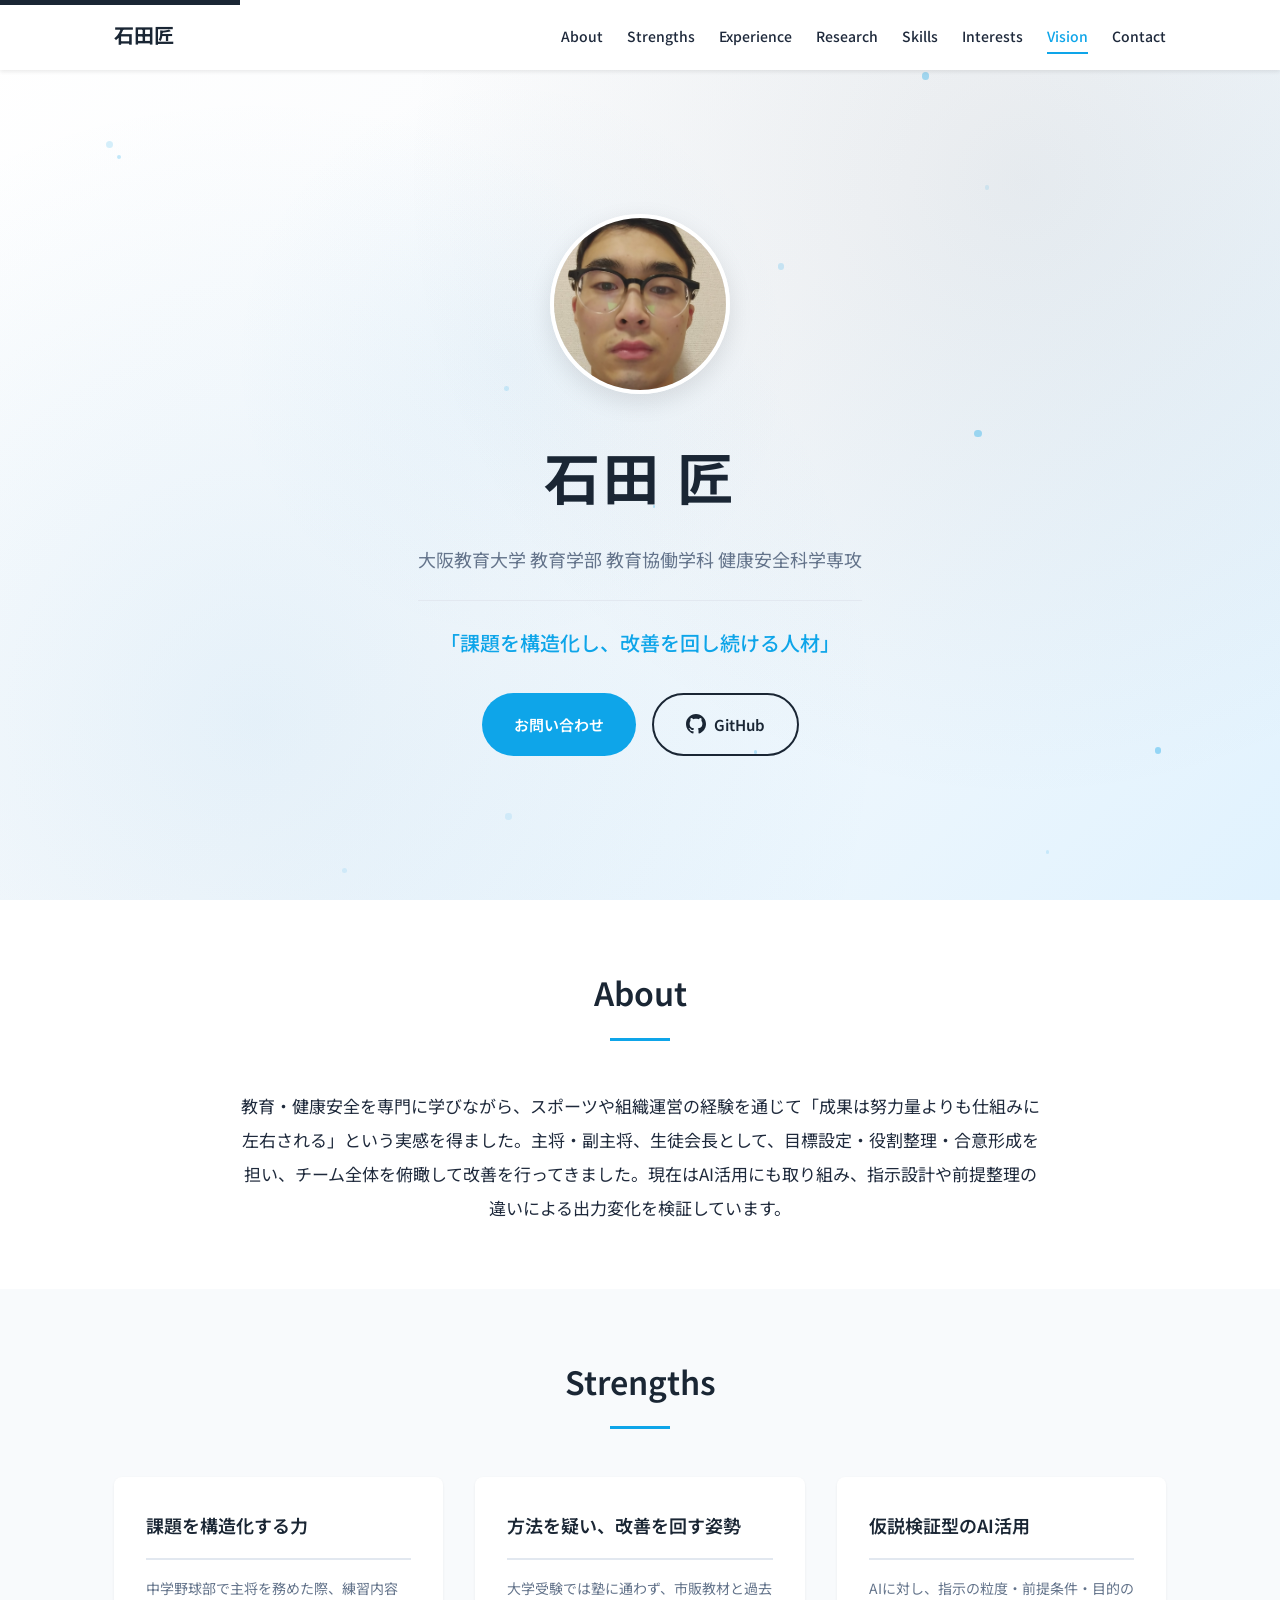
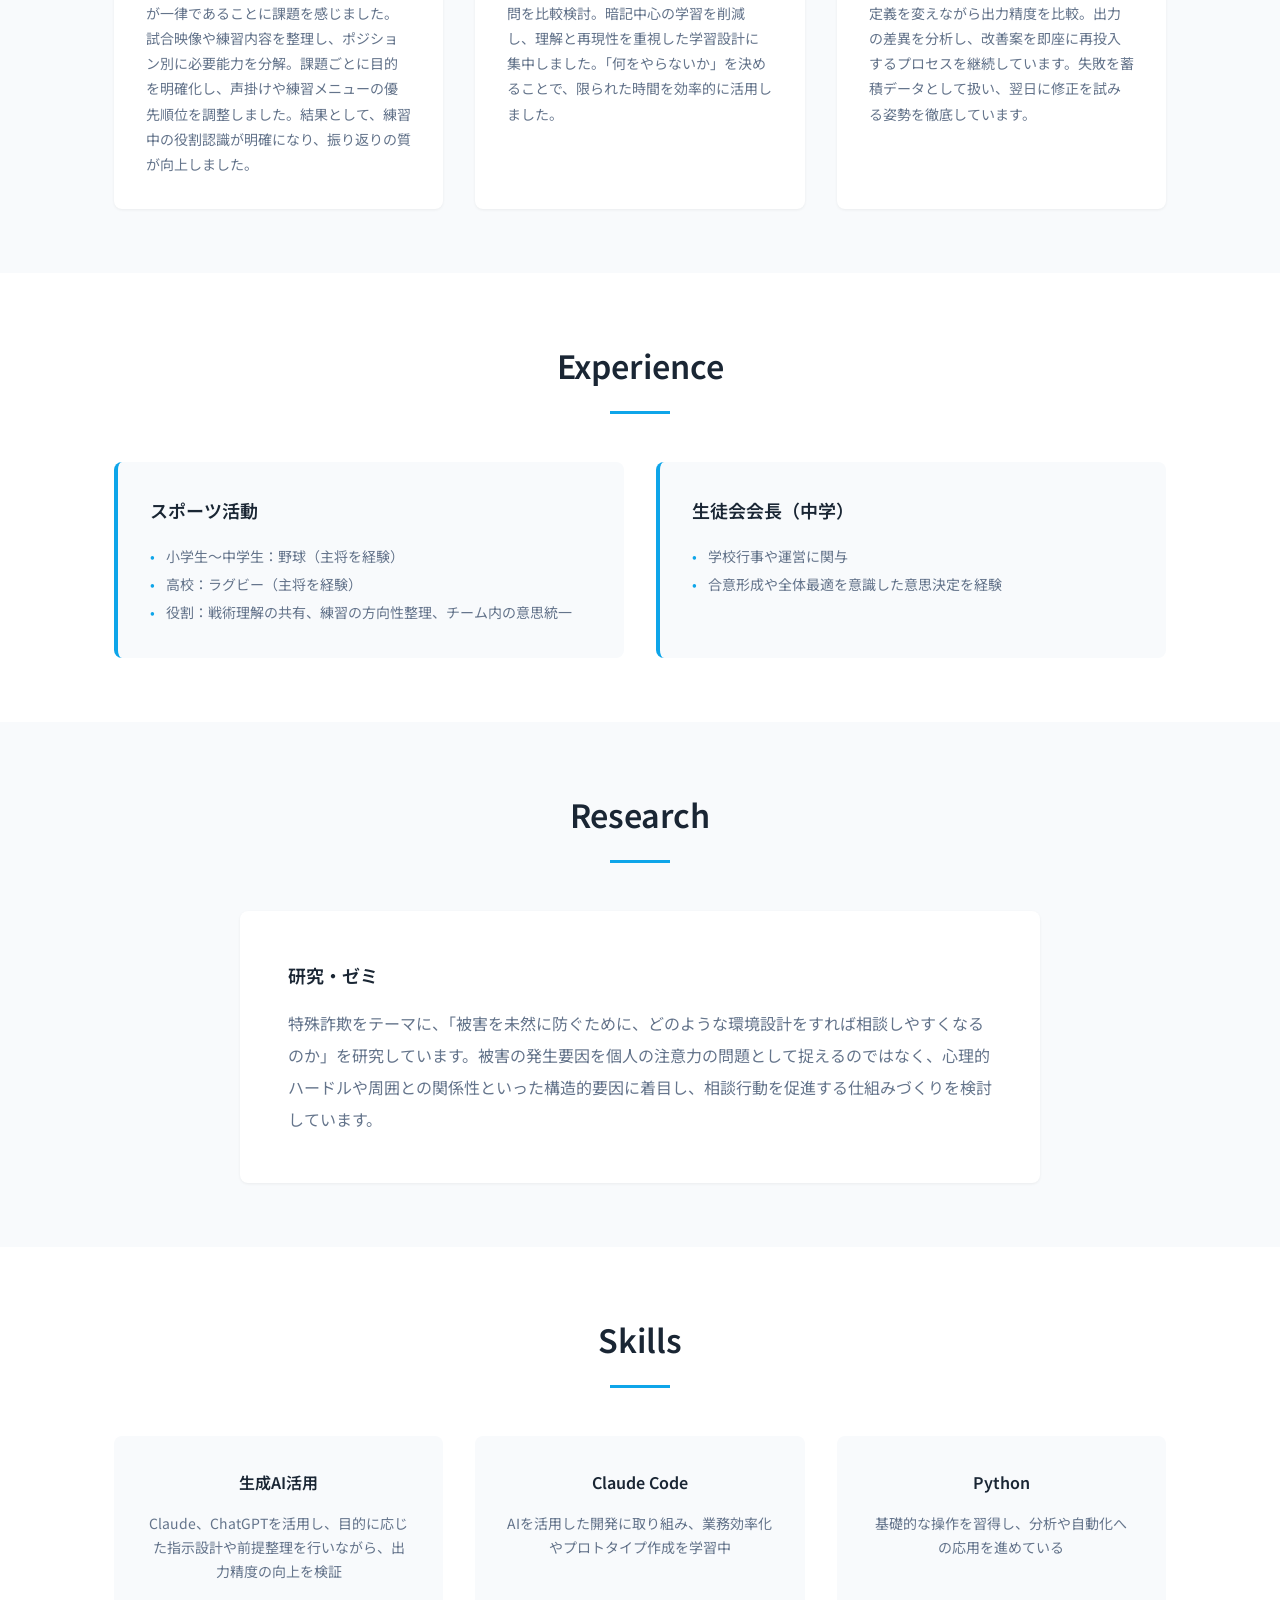
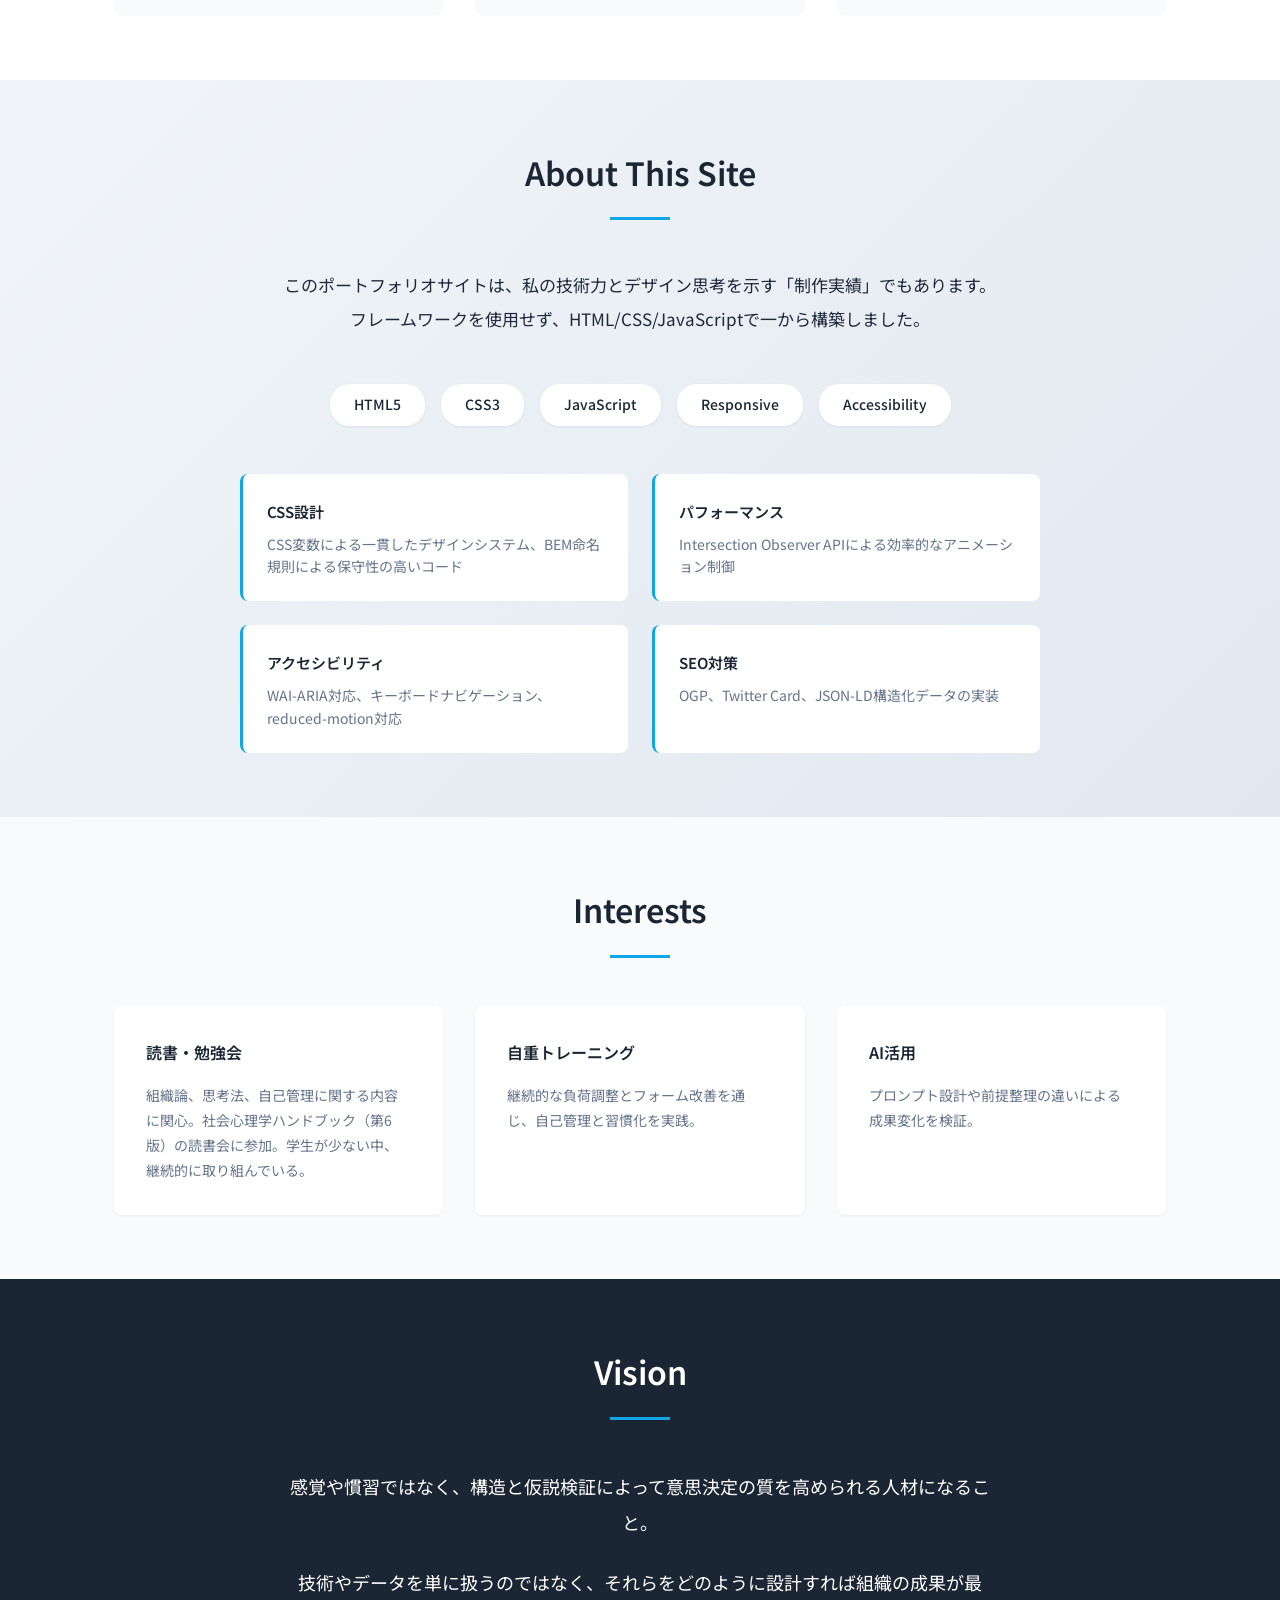
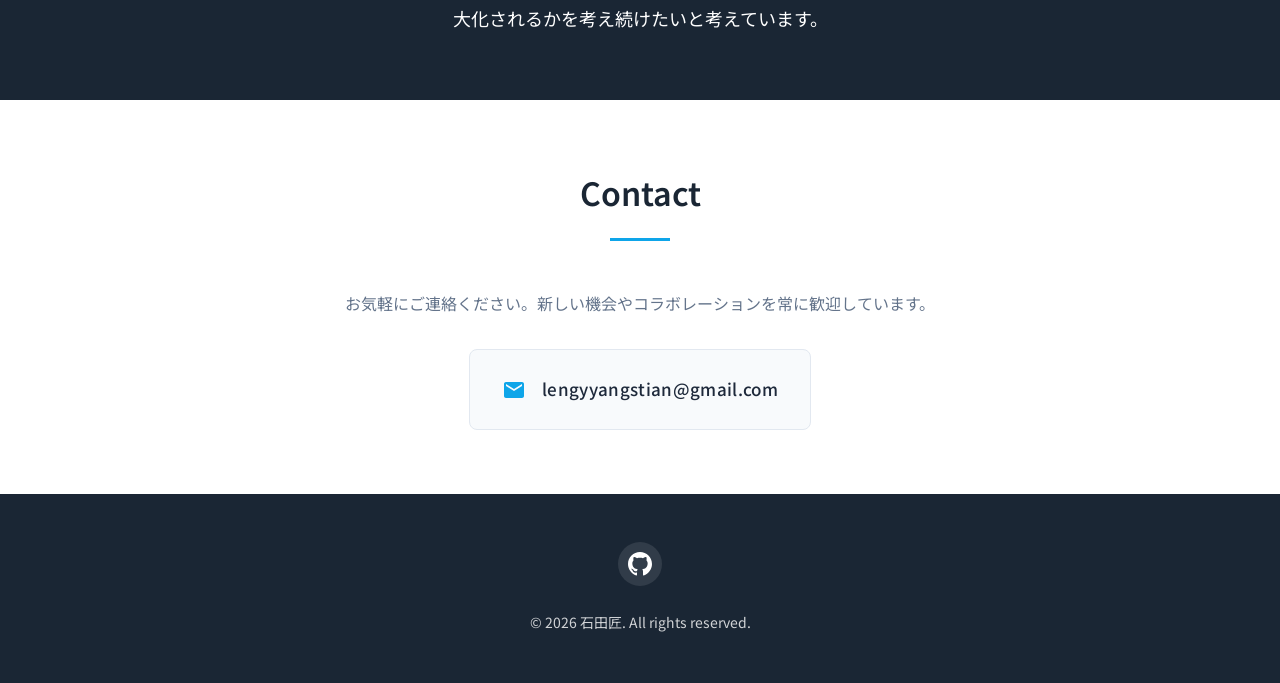
==== commit 55e408c8: "デザイン強化: アニメーション・インタラクション追加 & About This Siteセクション新設 - カラースキームをモダンな色調に更新 - Heroセクション: タイピングアニメーション、画像" ====
--- a/index.html
+++ b/index.html
@@ -29,7 +29,7 @@
     <link rel="icon" type="image/png" sizes="16x16" href="assets/images/favicon-16x16.png">
     <link rel="apple-touch-icon" sizes="180x180" href="assets/images/apple-touch-icon.png">
     <link rel="manifest" href="site.webmanifest">
-    <meta name="theme-color" content="#2c3e50">
+    <meta name="theme-color" content="#1a2634">
 
     <title>石田匠 | ポートフォリオ</title>
 
@@ -212,6 +212,44 @@
             </div>
         </section>
 
+        <!-- About This Site セクション -->
+        <section id="about-site" class="section about-site">
+            <div class="container">
+                <h2 class="section__title">About This Site</h2>
+                <div class="about-site__content">
+                    <p class="about-site__intro">
+                        このポートフォリオサイトは、私の技術力とデザイン思考を示す「制作実績」でもあります。<br>
+                        フレームワークを使用せず、HTML/CSS/JavaScriptで一から構築しました。
+                    </p>
+                    <div class="about-site__tech-grid">
+                        <span class="tech-badge">HTML5</span>
+                        <span class="tech-badge">CSS3</span>
+                        <span class="tech-badge">JavaScript</span>
+                        <span class="tech-badge">Responsive</span>
+                        <span class="tech-badge">Accessibility</span>
+                    </div>
+                    <div class="about-site__features">
+                        <div class="feature-item">
+                            <h4 class="feature-item__title">CSS設計</h4>
+                            <p class="feature-item__text">CSS変数による一貫したデザインシステム、BEM命名規則による保守性の高いコード</p>
+                        </div>
+                        <div class="feature-item">
+                            <h4 class="feature-item__title">パフォーマンス</h4>
+                            <p class="feature-item__text">Intersection Observer APIによる効率的なアニメーション制御</p>
+                        </div>
+                        <div class="feature-item">
+                            <h4 class="feature-item__title">アクセシビリティ</h4>
+                            <p class="feature-item__text">WAI-ARIA対応、キーボードナビゲーション、reduced-motion対応</p>
+                        </div>
+                        <div class="feature-item">
+                            <h4 class="feature-item__title">SEO対策</h4>
+                            <p class="feature-item__text">OGP、Twitter Card、JSON-LD構造化データの実装</p>
+                        </div>
+                    </div>
+                </div>
+            </div>
+        </section>
+
         <!-- Interests セクション -->
         <section id="interests" class="section interests">
             <div class="container">
--- a/css/style.css
+++ b/css/style.css
@@ -2,19 +2,21 @@
    CSS Variables & Design System
 ======================================== */
 :root {
-    /* Colors - Refined Minimal Palette */
-    --color-primary: #2c3e50;
-    --color-secondary: #3498db;
-    --color-accent: #5d6d7e;
-    --color-text: #333333;
-    --color-text-light: #666666;
-    --color-background: #fafafa;
+    /* Colors - Modern Professional Palette */
+    --color-primary: #1a2634;
+    --color-secondary: #0ea5e9;
+    --color-accent: #06b6d4;
+    --color-text: #1e293b;
+    --color-text-light: #64748b;
+    --color-background: #f8fafc;
     --color-white: #ffffff;
-    --color-border: #e8e8e8;
-
-    /* Gradient Colors - Subtle */
-    --color-gradient-start: #3498db;
-    --color-gradient-end: #f0f4f8;
+    --color-border: #e2e8f0;
+
+    /* Gradient Colors - Vibrant */
+    --color-gradient-start: #0ea5e9;
+    --color-gradient-end: #e0f2fe;
+    --gradient-primary: linear-gradient(135deg, #0ea5e9 0%, #06b6d4 100%);
+    --gradient-dark: linear-gradient(135deg, #1a2634 0%, #2c3e50 100%);
 
     /* Typography */
     --font-family: 'Noto Sans JP', -apple-system, BlinkMacSystemFont, 'Segoe UI', Roboto, sans-serif;
@@ -119,6 +121,18 @@
         transform: none;
         transition: none;
     }
+
+    .hero__image-wrapper,
+    .hero__image-wrapper::after,
+    .hero__catchphrase,
+    .particle {
+        animation: none !important;
+    }
+
+    .hero__catchphrase {
+        overflow: visible;
+        white-space: normal;
+    }
 }
 
 /* ========================================
@@ -322,6 +336,44 @@
     overflow: hidden;
     box-shadow: var(--shadow-lg);
     border: 4px solid var(--color-white);
+    animation: heroImageIn 1s ease-out 0.3s both;
+    position: relative;
+}
+
+.hero__image-wrapper::after {
+    content: '';
+    position: absolute;
+    top: -6px;
+    left: -6px;
+    right: -6px;
+    bottom: -6px;
+    border-radius: 50%;
+    border: 2px solid var(--color-secondary);
+    opacity: 0;
+    animation: imageGlow 2s ease-in-out infinite 1.3s;
+    pointer-events: none;
+}
+
+@keyframes heroImageIn {
+    from {
+        opacity: 0;
+        transform: scale(0.8);
+    }
+    to {
+        opacity: 1;
+        transform: scale(1);
+    }
+}
+
+@keyframes imageGlow {
+    0%, 100% {
+        opacity: 0;
+        transform: scale(1);
+    }
+    50% {
+        opacity: 0.6;
+        transform: scale(1.05);
+    }
 }
 
 .hero__image {
@@ -351,6 +403,27 @@
     margin-top: var(--spacing-md);
     padding-top: var(--spacing-md);
     border-top: 1px solid var(--color-border);
+    overflow: hidden;
+    white-space: nowrap;
+    animation: typing 2.5s steps(25, end) 0.5s both, blink-caret 0.75s step-end infinite 2.5s;
+}
+
+@keyframes typing {
+    from {
+        width: 0;
+    }
+    to {
+        width: 100%;
+    }
+}
+
+@keyframes blink-caret {
+    from, to {
+        border-color: transparent;
+    }
+    50% {
+        border-color: var(--color-secondary);
+    }
 }
 
 .hero__cta {
@@ -614,6 +687,85 @@
     font-size: var(--font-size-small);
     color: var(--color-text-light);
     line-height: 1.7;
+}
+
+/* ========================================
+   About This Site Section
+======================================== */
+.about-site {
+    background: linear-gradient(135deg, #f1f5f9 0%, #e2e8f0 100%);
+}
+
+.about-site__content {
+    max-width: 800px;
+    margin: 0 auto;
+    text-align: center;
+}
+
+.about-site__intro {
+    font-size: 1.0625rem;
+    color: var(--color-text);
+    margin-bottom: var(--spacing-xl);
+    line-height: 2;
+}
+
+.about-site__tech-grid {
+    display: flex;
+    justify-content: center;
+    gap: var(--spacing-sm);
+    flex-wrap: wrap;
+    margin-bottom: var(--spacing-xl);
+}
+
+.tech-badge {
+    padding: var(--spacing-xs) var(--spacing-md);
+    background: var(--color-white);
+    border-radius: 20px;
+    font-size: var(--font-size-small);
+    font-weight: 500;
+    color: var(--color-primary);
+    box-shadow: var(--shadow-sm);
+    transition: all var(--transition-normal);
+}
+
+.tech-badge:hover {
+    transform: translateY(-2px);
+    box-shadow: var(--shadow-md);
+    background: var(--color-secondary);
+    color: var(--color-white);
+}
+
+.about-site__features {
+    display: grid;
+    grid-template-columns: repeat(2, 1fr);
+    gap: var(--spacing-md);
+    text-align: left;
+}
+
+.feature-item {
+    background: var(--color-white);
+    padding: var(--spacing-md);
+    border-radius: 8px;
+    border-left: 3px solid var(--color-secondary);
+    transition: all var(--transition-normal);
+}
+
+.feature-item:hover {
+    transform: translateX(4px);
+    box-shadow: var(--shadow-sm);
+}
+
+.feature-item__title {
+    font-size: 0.9375rem;
+    font-weight: 600;
+    color: var(--color-primary);
+    margin-bottom: var(--spacing-xs);
+}
+
+.feature-item__text {
+    font-size: var(--font-size-small);
+    color: var(--color-text-light);
+    line-height: 1.6;
 }
 
 /* ========================================
@@ -818,6 +970,53 @@
     transform: translateY(0);
 }
 
+/* Particle Animation */
+.particle {
+    position: absolute;
+    border-radius: 50%;
+    pointer-events: none;
+}
+
+@keyframes float {
+    0% {
+        transform: translateY(0) rotate(0deg);
+        opacity: 0;
+    }
+    10% {
+        opacity: 1;
+    }
+    90% {
+        opacity: 1;
+    }
+    100% {
+        transform: translateY(-100vh) rotate(720deg);
+        opacity: 0;
+    }
+}
+
+/* Ripple Effect */
+.hero__button,
+.contact__email {
+    position: relative;
+    overflow: hidden;
+}
+
+.ripple {
+    position: absolute;
+    border-radius: 50%;
+    background: rgba(255, 255, 255, 0.4);
+    transform: scale(0);
+    animation: rippleAnimation 0.6s linear;
+    pointer-events: none;
+}
+
+@keyframes rippleAnimation {
+    to {
+        transform: scale(4);
+        opacity: 0;
+    }
+}
+
 /* ========================================
    Responsive Design - Tablet (768px)
 ======================================== */
@@ -865,6 +1064,10 @@
         grid-template-columns: 1fr;
     }
 
+    .about-site__features {
+        grid-template-columns: 1fr;
+    }
+
     .experience__grid {
         grid-template-columns: 1fr;
     }
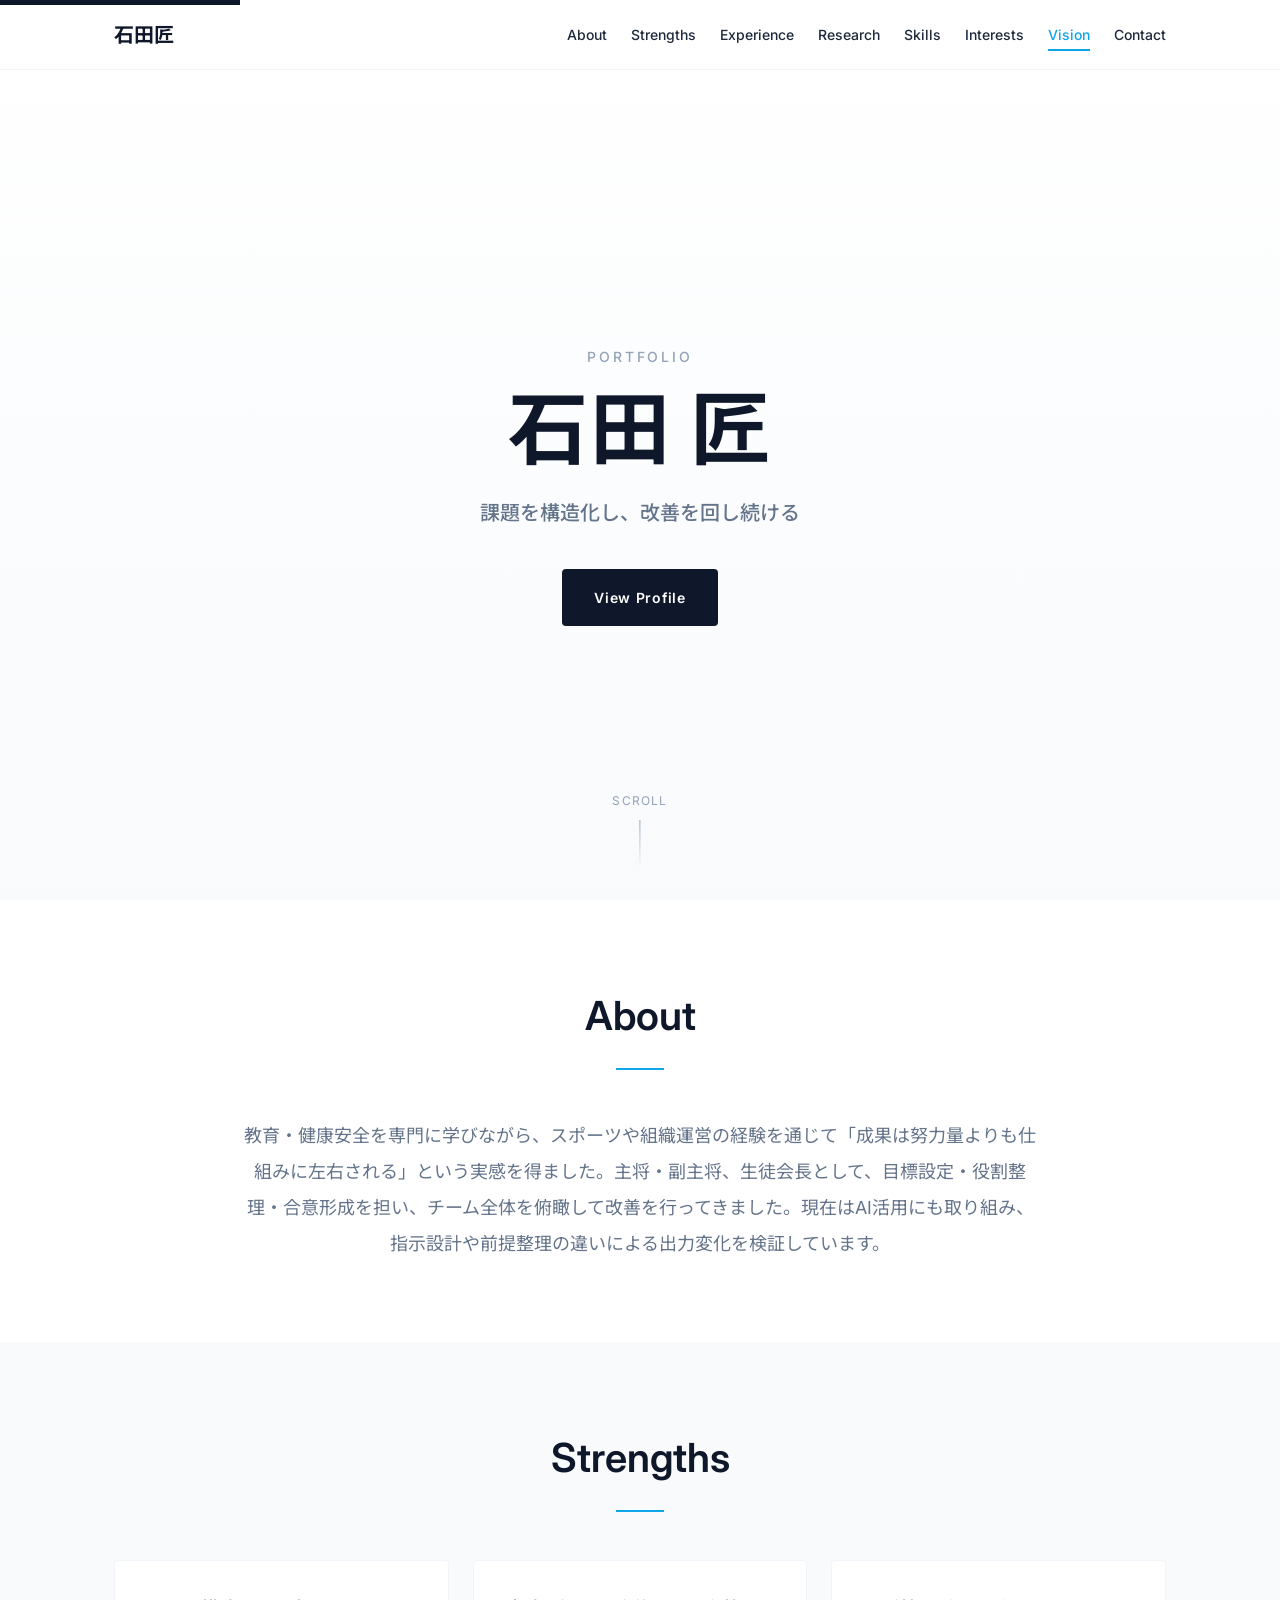
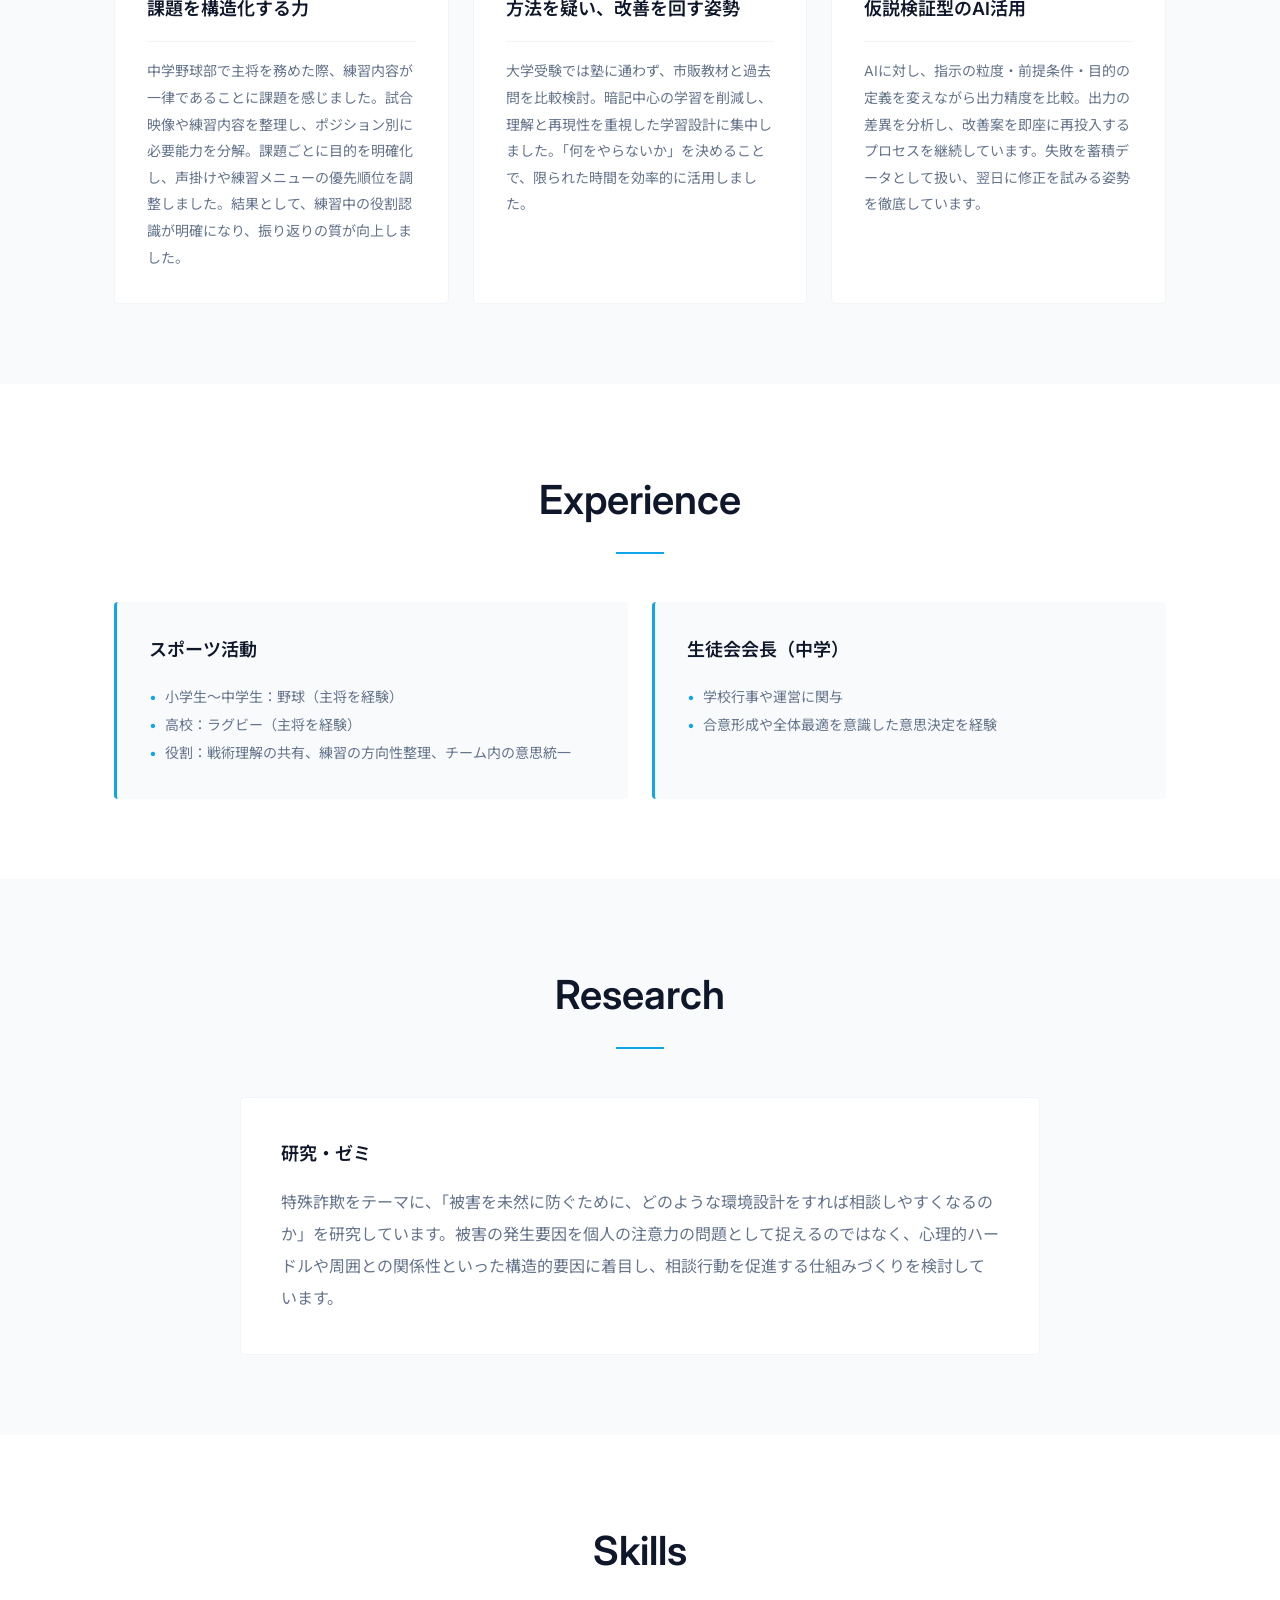
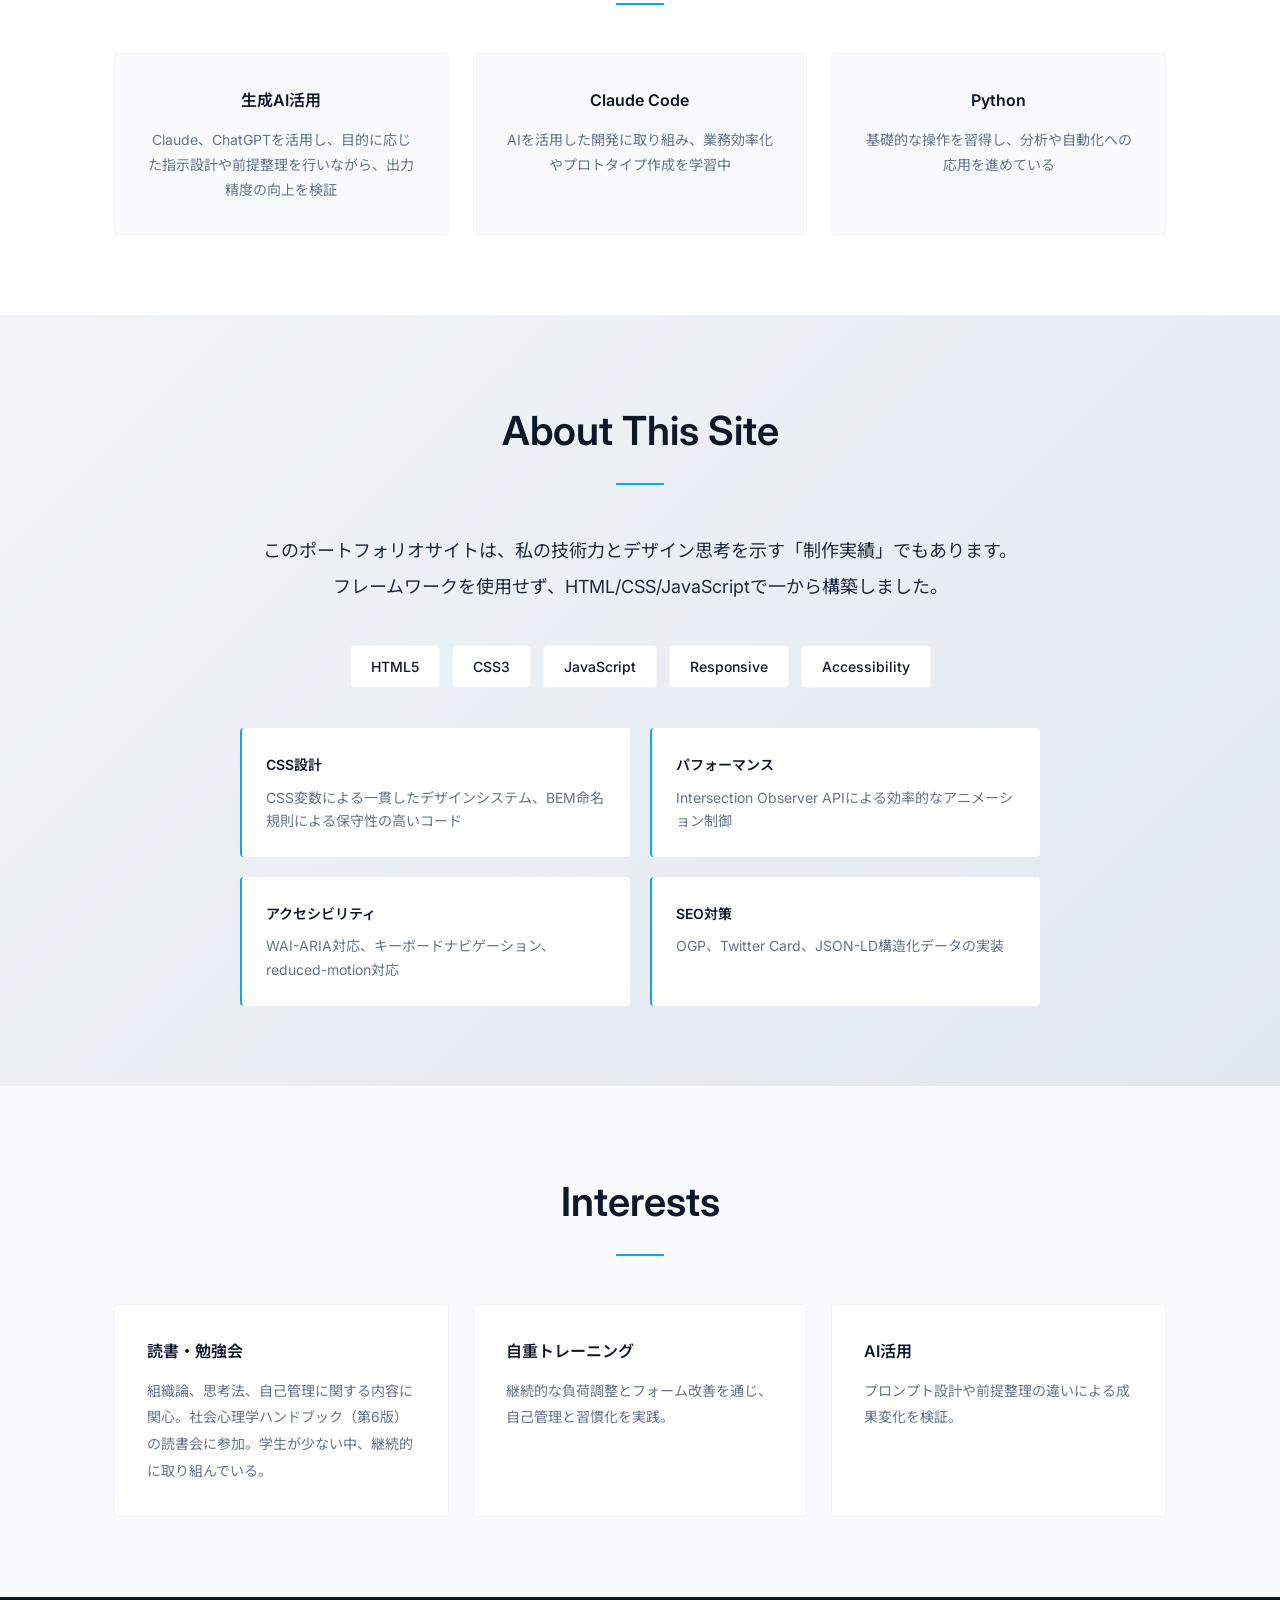
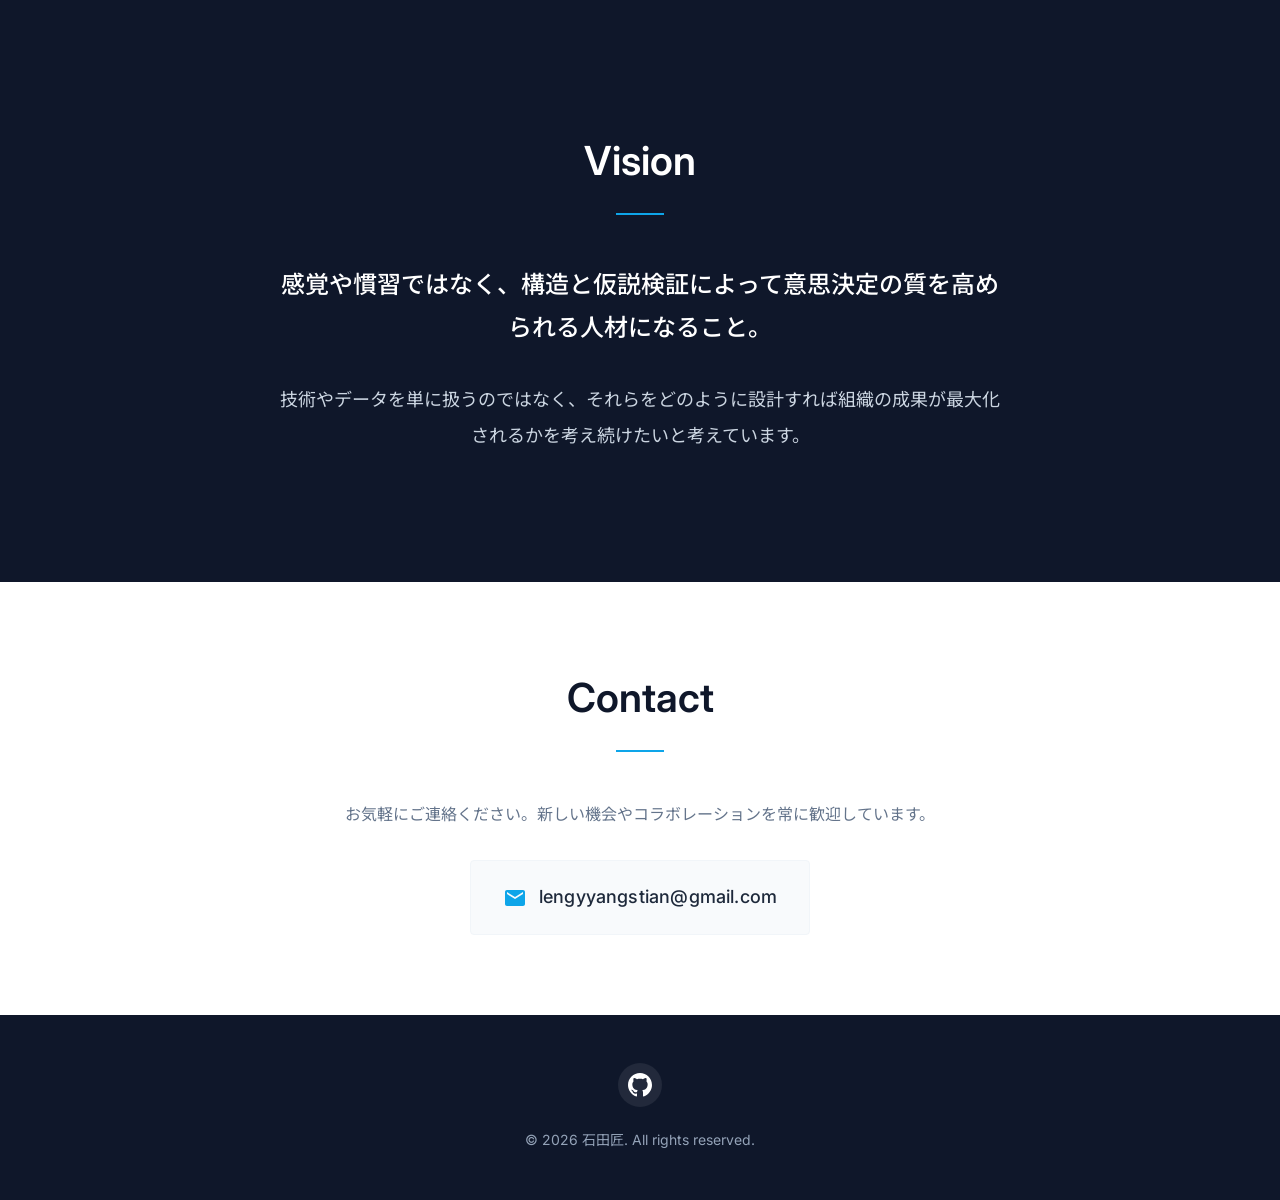
==== commit 3fb15e4d: "refactor: update theme color, fonts, and hero section layout - Changed theme color from #1a2634 to #" ====
--- a/index.html
+++ b/index.html
@@ -29,7 +29,7 @@
     <link rel="icon" type="image/png" sizes="16x16" href="assets/images/favicon-16x16.png">
     <link rel="apple-touch-icon" sizes="180x180" href="assets/images/apple-touch-icon.png">
     <link rel="manifest" href="site.webmanifest">
-    <meta name="theme-color" content="#1a2634">
+    <meta name="theme-color" content="#0f172a">
 
     <title>石田匠 | ポートフォリオ</title>
 
@@ -57,7 +57,7 @@
     <link rel="stylesheet" href="css/style.css">
     <link rel="preconnect" href="https://fonts.googleapis.com">
     <link rel="preconnect" href="https://fonts.gstatic.com" crossorigin>
-    <link href="https://fonts.googleapis.com/css2?family=Noto+Sans+JP:wght@400;500;600;700&display=swap" rel="stylesheet">
+    <link href="https://fonts.googleapis.com/css2?family=Inter:wght@400;500;600;700&family=Noto+Sans+JP:wght@400;500;600;700&display=swap" rel="stylesheet">
 </head>
 <body>
     <!-- Scroll Progress Bar -->
@@ -97,21 +97,18 @@
                 <div class="hero__particles" aria-hidden="true"></div>
             </div>
             <div class="hero__content">
-                <div class="hero__image-wrapper">
-                    <img src="assets/images/profile.jpg" alt="石田匠のプロフィール写真" class="hero__image" loading="eager">
-                </div>
+                <p class="hero__label">Portfolio</p>
                 <h1 class="hero__title">石田 匠</h1>
-                <p class="hero__subtitle">大阪教育大学 教育学部 教育協働学科 健康安全科学専攻</p>
-                <p class="hero__catchphrase">「課題を構造化し、改善を回し続ける人材」</p>
+                <p class="hero__subtitle">
+                    <span class="hero__role">課題を構造化し、改善を回し続ける</span>
+                </p>
                 <div class="hero__cta">
-                    <a href="mailto:lengyyangstian@gmail.com" class="hero__button hero__button--primary">お問い合わせ</a>
-                    <a href="https://github.com/takumi329" target="_blank" rel="noopener noreferrer" class="hero__button hero__button--secondary">
-                        <svg class="hero__button-icon" viewBox="0 0 24 24" width="20" height="20" aria-hidden="true">
-                            <path fill="currentColor" d="M12 0c-6.626 0-12 5.373-12 12 0 5.302 3.438 9.8 8.207 11.387.599.111.793-.261.793-.577v-2.234c-3.338.726-4.033-1.416-4.033-1.416-.546-1.387-1.333-1.756-1.333-1.756-1.089-.745.083-.729.083-.729 1.205.084 1.839 1.237 1.839 1.237 1.07 1.834 2.807 1.304 3.492.997.107-.775.418-1.305.762-1.604-2.665-.305-5.467-1.334-5.467-5.931 0-1.311.469-2.381 1.236-3.221-.124-.303-.535-1.524.117-3.176 0 0 1.008-.322 3.301 1.23.957-.266 1.983-.399 3.003-.404 1.02.005 2.047.138 3.006.404 2.291-1.552 3.297-1.23 3.297-1.23.653 1.653.242 2.874.118 3.176.77.84 1.235 1.911 1.235 3.221 0 4.609-2.807 5.624-5.479 5.921.43.372.823 1.102.823 2.222v3.293c0 .319.192.694.801.576 4.765-1.589 8.199-6.086 8.199-11.386 0-6.627-5.373-12-12-12z"/>
-                        </svg>
-                        GitHub
-                    </a>
-                </div>
+                    <a href="#about" class="hero__button">View Profile</a>
+                </div>
+            </div>
+            <div class="hero__scroll" aria-hidden="true">
+                <span>Scroll</span>
+                <div class="hero__scroll-line"></div>
             </div>
         </section>
 
--- a/css/style.css
+++ b/css/style.css
@@ -1,52 +1,95 @@
 /* ========================================
    CSS Variables & Design System
+   「洗練ミニマル」デザインシステム
 ======================================== */
 :root {
-    /* Colors - Modern Professional Palette */
-    --color-primary: #1a2634;
+    /* ========================================
+       Colors - Refined Minimal Palette
+    ======================================== */
+    --color-primary: #0f172a;           /* より深いネイビー（高級感UP） */
     --color-secondary: #0ea5e9;
     --color-accent: #06b6d4;
+
+    /* 10段階グレースケール */
+    --color-gray-50: #f8fafc;
+    --color-gray-100: #f1f5f9;
+    --color-gray-200: #e2e8f0;
+    --color-gray-300: #cbd5e1;
+    --color-gray-400: #94a3b8;
+    --color-gray-500: #64748b;
+    --color-gray-600: #475569;
+    --color-gray-700: #334155;
+    --color-gray-800: #1e293b;
+    --color-gray-900: #0f172a;
+
+    /* テキストカラー */
     --color-text: #1e293b;
-    --color-text-light: #64748b;
+    --color-text-muted: #64748b;
+    --color-text-subtle: #94a3b8;
+
+    /* 背景・ボーダー */
     --color-background: #f8fafc;
-    --color-white: #ffffff;
+    --color-surface: #ffffff;
     --color-border: #e2e8f0;
-
-    /* Gradient Colors - Vibrant */
-    --color-gradient-start: #0ea5e9;
-    --color-gradient-end: #e0f2fe;
+    --color-border-subtle: #f1f5f9;
+
+    /* グラデーション */
     --gradient-primary: linear-gradient(135deg, #0ea5e9 0%, #06b6d4 100%);
-    --gradient-dark: linear-gradient(135deg, #1a2634 0%, #2c3e50 100%);
-
-    /* Typography */
-    --font-family: 'Noto Sans JP', -apple-system, BlinkMacSystemFont, 'Segoe UI', Roboto, sans-serif;
-    --font-size-hero: clamp(2rem, 5vw, 3.5rem);
-    --font-size-section: clamp(1.5rem, 3vw, 2rem);
-    --font-size-body: 1rem;
-    --font-size-small: 0.875rem;
-
-    /* Spacing */
-    --spacing-xs: 0.5rem;
-    --spacing-sm: 1rem;
-    --spacing-md: 1.5rem;
-    --spacing-lg: 2rem;
-    --spacing-xl: 3rem;
-    --spacing-2xl: 4rem;
-
-    /* Layout */
+    --gradient-dark: linear-gradient(135deg, #0f172a 0%, #1e293b 100%);
+
+    /* ========================================
+       Typography - 10段階スケール
+    ======================================== */
+    --font-family: 'Inter', 'Noto Sans JP', -apple-system, BlinkMacSystemFont, 'Segoe UI', Roboto, sans-serif;
+
+    --text-xs: 0.75rem;      /* 12px */
+    --text-sm: 0.875rem;     /* 14px */
+    --text-base: 1rem;       /* 16px */
+    --text-lg: 1.125rem;     /* 18px */
+    --text-xl: 1.25rem;      /* 20px */
+    --text-2xl: 1.5rem;      /* 24px */
+    --text-3xl: 1.875rem;    /* 30px */
+    --text-4xl: 2.25rem;     /* 36px */
+    --text-hero: clamp(3rem, 10vw, 5rem);       /* ヒーロー専用 */
+    --text-section: clamp(1.75rem, 4vw, 2.5rem); /* セクションタイトル */
+
+    /* ========================================
+       Spacing - 8pxベースシステム
+    ======================================== */
+    --space-1: 0.25rem;   /* 4px */
+    --space-2: 0.5rem;    /* 8px */
+    --space-3: 0.75rem;   /* 12px */
+    --space-4: 1rem;      /* 16px */
+    --space-5: 1.25rem;   /* 20px */
+    --space-6: 1.5rem;    /* 24px */
+    --space-8: 2rem;      /* 32px */
+    --space-10: 2.5rem;   /* 40px */
+    --space-12: 3rem;     /* 48px */
+    --space-16: 4rem;     /* 64px */
+    --space-20: 5rem;     /* 80px */
+    --space-24: 6rem;     /* 96px */
+    --space-32: 8rem;     /* 128px */
+
+    /* ========================================
+       Layout
+    ======================================== */
     --container-max-width: 1100px;
     --header-height: 70px;
 
-    /* Transitions - Smoother */
-    --transition-fast: 0.2s ease;
-    --transition-normal: 0.3s cubic-bezier(0.4, 0, 0.2, 1);
-    --transition-slow: 0.5s ease;
-
-    /* Shadows - Softer */
-    --shadow-sm: 0 1px 3px rgba(0, 0, 0, 0.06);
-    --shadow-md: 0 4px 12px rgba(0, 0, 0, 0.08);
-    --shadow-lg: 0 8px 24px rgba(0, 0, 0, 0.1);
-    --shadow-hover: 0 6px 16px rgba(0, 0, 0, 0.1);
+    /* ========================================
+       Transitions
+    ======================================== */
+    --transition-fast: 0.15s ease;
+    --transition-normal: 0.25s cubic-bezier(0.4, 0, 0.2, 1);
+    --transition-slow: 0.4s ease;
+
+    /* ========================================
+       Shadows - 繊細なシャドウシステム
+    ======================================== */
+    --shadow-sm: 0 1px 2px rgba(0, 0, 0, 0.04);
+    --shadow-md: 0 4px 12px rgba(0, 0, 0, 0.06);
+    --shadow-lg: 0 12px 32px rgba(0, 0, 0, 0.08);
+    --shadow-elegant: 0 32px 64px -16px rgba(0, 0, 0, 0.14);
 }
 
 /* ========================================
@@ -77,8 +120,8 @@
     top: -40px;
     left: 0;
     background-color: var(--color-primary);
-    color: var(--color-white);
-    padding: var(--spacing-xs) var(--spacing-sm);
+    color: var(--color-surface);
+    padding: var(--space-2) var(--space-4);
     z-index: 9999;
     text-decoration: none;
     font-weight: 500;
@@ -122,16 +165,9 @@
         transition: none;
     }
 
-    .hero__image-wrapper,
-    .hero__image-wrapper::after,
-    .hero__catchphrase,
+    .hero__scroll,
     .particle {
         animation: none !important;
-    }
-
-    .hero__catchphrase {
-        overflow: visible;
-        white-space: normal;
     }
 }
 
@@ -153,7 +189,7 @@
 
 body {
     font-family: var(--font-family);
-    font-size: var(--font-size-body);
+    font-size: var(--text-base);
     font-weight: 400;
     line-height: 1.8;
     color: var(--color-text);
@@ -187,11 +223,11 @@
     width: 100%;
     max-width: var(--container-max-width);
     margin: 0 auto;
-    padding: 0 var(--spacing-md);
-}
-
-/* ========================================
-   Header & Navigation
+    padding: 0 var(--space-6);
+}
+
+/* ========================================
+   Header & Navigation - 玻璃効果
 ======================================== */
 .header {
     position: fixed;
@@ -199,8 +235,10 @@
     left: 0;
     right: 0;
     height: var(--header-height);
-    background-color: var(--color-white);
-    box-shadow: var(--shadow-sm);
+    background: rgba(255, 255, 255, 0.85);
+    backdrop-filter: blur(12px);
+    -webkit-backdrop-filter: blur(12px);
+    border-bottom: 1px solid var(--color-border-subtle);
     z-index: 1000;
 }
 
@@ -211,7 +249,7 @@
     height: 100%;
     max-width: var(--container-max-width);
     margin: 0 auto;
-    padding: 0 var(--spacing-md);
+    padding: 0 var(--space-6);
 }
 
 .nav__logo {
@@ -222,14 +260,14 @@
 
 .nav__menu {
     display: flex;
-    gap: var(--spacing-md);
+    gap: var(--space-6);
 }
 
 .nav__menu a {
     color: var(--color-text);
-    font-size: var(--font-size-small);
+    font-size: var(--text-sm);
     font-weight: 500;
-    padding: var(--spacing-xs) 0;
+    padding: var(--space-2) 0;
     position: relative;
 }
 
@@ -263,7 +301,7 @@
     background: none;
     border: none;
     cursor: pointer;
-    padding: var(--spacing-xs);
+    padding: var(--space-2);
 }
 
 .nav__toggle span {
@@ -287,16 +325,17 @@
 }
 
 /* ========================================
-   Hero Section
+   Hero Section - 洗練ミニマル
 ======================================== */
 .hero {
     min-height: 100vh;
     display: flex;
+    flex-direction: column;
     align-items: center;
     justify-content: center;
     text-align: center;
-    padding: calc(var(--header-height) + var(--spacing-xl)) var(--spacing-md) var(--spacing-xl);
-    background: linear-gradient(135deg, var(--color-white) 0%, var(--color-background) 50%, var(--color-gradient-end, #e8f4f8) 100%);
+    padding: calc(var(--header-height) + var(--space-16)) var(--space-6) var(--space-16);
+    background: linear-gradient(180deg, var(--color-surface) 0%, var(--color-gray-50) 100%);
     position: relative;
     overflow: hidden;
 }
@@ -311,199 +350,149 @@
 }
 
 .hero__particles {
-    position: absolute;
-    top: 0;
-    left: 0;
-    right: 0;
-    bottom: 0;
-    background-image:
-        radial-gradient(circle at 20% 80%, rgba(52, 152, 219, 0.1) 0%, transparent 50%),
-        radial-gradient(circle at 80% 20%, rgba(44, 62, 80, 0.08) 0%, transparent 50%),
-        radial-gradient(circle at 40% 40%, rgba(52, 152, 219, 0.05) 0%, transparent 30%);
+    display: none; /* パーティクル削除 */
 }
 
 .hero__content {
-    max-width: 600px;
+    max-width: 640px;
     position: relative;
     z-index: 1;
 }
 
-.hero__image-wrapper {
-    width: 180px;
-    height: 180px;
-    margin: 0 auto var(--spacing-lg);
-    border-radius: 50%;
-    overflow: hidden;
-    box-shadow: var(--shadow-lg);
-    border: 4px solid var(--color-white);
-    animation: heroImageIn 1s ease-out 0.3s both;
-    position: relative;
-}
-
-.hero__image-wrapper::after {
-    content: '';
-    position: absolute;
-    top: -6px;
-    left: -6px;
-    right: -6px;
-    bottom: -6px;
-    border-radius: 50%;
-    border: 2px solid var(--color-secondary);
-    opacity: 0;
-    animation: imageGlow 2s ease-in-out infinite 1.3s;
-    pointer-events: none;
-}
-
-@keyframes heroImageIn {
-    from {
-        opacity: 0;
-        transform: scale(0.8);
-    }
-    to {
-        opacity: 1;
-        transform: scale(1);
-    }
-}
-
-@keyframes imageGlow {
-    0%, 100% {
-        opacity: 0;
-        transform: scale(1);
-    }
-    50% {
-        opacity: 0.6;
-        transform: scale(1.05);
-    }
-}
-
-.hero__image {
-    width: 100%;
-    height: 100%;
-    object-fit: cover;
+.hero__label {
+    font-size: var(--text-sm);
+    font-weight: 500;
+    color: var(--color-text-subtle);
+    text-transform: uppercase;
+    letter-spacing: 0.2em;
+    margin-bottom: var(--space-4);
 }
 
 .hero__title {
-    font-size: var(--font-size-hero);
+    font-size: var(--text-hero);
     font-weight: 700;
     color: var(--color-primary);
-    margin-bottom: var(--spacing-sm);
-    letter-spacing: 0.05em;
+    margin-bottom: var(--space-6);
+    letter-spacing: 0.02em;
+    line-height: 1.1;
 }
 
 .hero__subtitle {
-    font-size: 1.125rem;
-    color: var(--color-text-light);
-    margin-bottom: var(--spacing-sm);
-}
-
-.hero__catchphrase {
-    font-size: 1.25rem;
+    margin-bottom: var(--space-8);
+}
+
+.hero__role {
+    font-size: var(--text-xl);
     font-weight: 500;
-    color: var(--color-secondary);
-    margin-top: var(--spacing-md);
-    padding-top: var(--spacing-md);
-    border-top: 1px solid var(--color-border);
-    overflow: hidden;
-    white-space: nowrap;
-    animation: typing 2.5s steps(25, end) 0.5s both, blink-caret 0.75s step-end infinite 2.5s;
-}
-
-@keyframes typing {
-    from {
-        width: 0;
-    }
-    to {
-        width: 100%;
-    }
-}
-
-@keyframes blink-caret {
-    from, to {
-        border-color: transparent;
-    }
-    50% {
-        border-color: var(--color-secondary);
-    }
+    color: var(--color-text-muted);
+    line-height: 1.6;
 }
 
 .hero__cta {
     display: flex;
-    gap: var(--spacing-sm);
+    gap: var(--space-4);
     justify-content: center;
-    margin-top: var(--spacing-lg);
-    flex-wrap: wrap;
+    margin-top: var(--space-10);
 }
 
 .hero__button {
     display: inline-flex;
     align-items: center;
-    gap: var(--spacing-xs);
-    padding: var(--spacing-sm) var(--spacing-lg);
-    border-radius: 50px;
+    gap: var(--space-2);
+    padding: var(--space-4) var(--space-8);
+    border-radius: 4px;
     font-weight: 600;
-    font-size: 0.9375rem;
+    font-size: var(--text-sm);
     text-decoration: none;
+    letter-spacing: 0.05em;
     transition: all var(--transition-normal);
-}
-
-.hero__button--primary {
-    background-color: var(--color-secondary);
-    color: var(--color-white);
-}
-
-.hero__button--primary:hover {
-    background-color: #2980b9;
-    color: var(--color-white);
+    background-color: var(--color-primary);
+    color: var(--color-surface);
+}
+
+.hero__button:hover {
+    background-color: var(--color-gray-800);
+    color: var(--color-surface);
     transform: translateY(-2px);
-    box-shadow: 0 4px 12px rgba(52, 152, 219, 0.3);
-}
-
-.hero__button--secondary {
-    background-color: transparent;
-    color: var(--color-primary);
-    border: 2px solid var(--color-primary);
-}
-
-.hero__button--secondary:hover {
-    background-color: var(--color-primary);
-    color: var(--color-white);
-    transform: translateY(-2px);
-}
-
-.hero__button-icon {
-    flex-shrink: 0;
+    box-shadow: var(--shadow-lg);
+}
+
+/* スクロールインジケーター */
+.hero__scroll {
+    position: absolute;
+    bottom: var(--space-8);
+    left: 50%;
+    transform: translateX(-50%);
+    display: flex;
+    flex-direction: column;
+    align-items: center;
+    gap: var(--space-2);
+    color: var(--color-text-subtle);
+    font-size: var(--text-xs);
+    letter-spacing: 0.1em;
+    text-transform: uppercase;
+    animation: scrollFadeIn 1s ease-out 1.5s both;
+}
+
+.hero__scroll-line {
+    width: 1px;
+    height: 48px;
+    background: linear-gradient(180deg, var(--color-text-subtle) 0%, transparent 100%);
+    animation: scrollLine 2s ease-in-out infinite;
+}
+
+@keyframes scrollFadeIn {
+    from {
+        opacity: 0;
+        transform: translateX(-50%) translateY(10px);
+    }
+    to {
+        opacity: 1;
+        transform: translateX(-50%) translateY(0);
+    }
+}
+
+@keyframes scrollLine {
+    0%, 100% {
+        transform: scaleY(1);
+        opacity: 1;
+    }
+    50% {
+        transform: scaleY(0.6);
+        opacity: 0.5;
+    }
 }
 
 /* ========================================
    Section Common Styles
 ======================================== */
 .section {
-    padding: var(--spacing-2xl) 0;
+    padding: var(--space-20) 0;
 }
 
 .section__title {
-    font-size: var(--font-size-section);
+    font-size: var(--text-section);
     font-weight: 600;
     color: var(--color-primary);
     text-align: center;
-    margin-bottom: var(--spacing-xl);
+    margin-bottom: var(--space-12);
     position: relative;
 }
 
 .section__title::after {
     content: '';
     display: block;
-    width: 60px;
-    height: 3px;
+    width: 48px;
+    height: 2px;
     background-color: var(--color-secondary);
-    margin: var(--spacing-sm) auto 0;
+    margin: var(--space-4) auto 0;
 }
 
 /* ========================================
    About Section
 ======================================== */
 .about {
-    background-color: var(--color-white);
+    background-color: var(--color-surface);
 }
 
 .about__content {
@@ -512,9 +501,10 @@
 }
 
 .about__text {
-    font-size: 1.0625rem;
+    font-size: var(--text-lg);
     line-height: 2;
     text-align: center;
+    color: var(--color-text-muted);
 }
 
 /* ========================================
@@ -527,91 +517,72 @@
 .strengths__grid {
     display: grid;
     grid-template-columns: repeat(3, 1fr);
-    gap: var(--spacing-lg);
+    gap: var(--space-6);
 }
 
 .strength-card {
-    background-color: var(--color-white);
-    padding: var(--spacing-lg);
-    border-radius: 8px;
-    box-shadow: var(--shadow-sm);
+    background-color: var(--color-surface);
+    padding: var(--space-8);
+    border-radius: 4px;
+    border: 1px solid var(--color-border-subtle);
     transition: transform var(--transition-normal), box-shadow var(--transition-normal);
-    position: relative;
-    overflow: hidden;
-}
-
-.strength-card::before {
-    content: '';
-    position: absolute;
-    top: 0;
-    left: 0;
-    right: 0;
-    height: 3px;
-    background: var(--color-secondary);
-    transform: scaleX(0);
-    transform-origin: left;
-    transition: transform var(--transition-normal);
 }
 
 .strength-card:hover {
-    transform: translateY(-2px);
-    box-shadow: var(--shadow-md);
-}
-
-.strength-card:hover::before {
-    transform: scaleX(1);
+    transform: translateY(-4px);
+    box-shadow: var(--shadow-lg);
 }
 
 .strength-card__title {
-    font-size: 1.125rem;
+    font-size: var(--text-lg);
     font-weight: 600;
     color: var(--color-primary);
-    margin-bottom: var(--spacing-sm);
-    padding-bottom: var(--spacing-sm);
-    border-bottom: 2px solid var(--color-border);
+    margin-bottom: var(--space-4);
+    padding-bottom: var(--space-4);
+    border-bottom: 1px solid var(--color-border-subtle);
 }
 
 .strength-card__text {
-    font-size: var(--font-size-small);
-    line-height: 1.8;
-    color: var(--color-text-light);
+    font-size: var(--text-sm);
+    line-height: 1.9;
+    color: var(--color-text-muted);
 }
 
 /* ========================================
    Experience Section
 ======================================== */
 .experience {
-    background-color: var(--color-white);
+    background-color: var(--color-surface);
 }
 
 .experience__grid {
     display: grid;
     grid-template-columns: repeat(2, 1fr);
-    gap: var(--spacing-lg);
+    gap: var(--space-6);
 }
 
 .experience-card {
-    background-color: var(--color-background);
-    padding: var(--spacing-lg);
-    border-radius: 8px;
-    border-left: 4px solid var(--color-secondary);
+    background-color: var(--color-gray-50);
+    padding: var(--space-8);
+    border-radius: 4px;
+    border-left: 3px solid var(--color-secondary);
 }
 
 .experience-card__title {
-    font-size: 1.125rem;
+    font-size: var(--text-lg);
     font-weight: 600;
     color: var(--color-primary);
-    margin-bottom: var(--spacing-sm);
+    margin-bottom: var(--space-4);
 }
 
 .experience-card__list {
-    font-size: var(--font-size-small);
+    font-size: var(--text-sm);
     line-height: 2;
-    color: var(--color-text-light);
+    color: var(--color-text-muted);
 }
 
 .experience-card__list li {
-    padding-left: var(--spacing-sm);
+    padding-left: var(--space-4);
     position: relative;
 }
 
@@ -632,68 +603,70 @@
 .research__content {
     max-width: 800px;
     margin: 0 auto;
-    background-color: var(--color-white);
-    padding: var(--spacing-xl);
-    border-radius: 8px;
-    box-shadow: var(--shadow-sm);
+    background-color: var(--color-surface);
+    padding: var(--space-10);
+    border-radius: 4px;
+    border: 1px solid var(--color-border-subtle);
 }
 
 .research__subtitle {
-    font-size: 1.125rem;
+    font-size: var(--text-lg);
     font-weight: 600;
     color: var(--color-primary);
-    margin-bottom: var(--spacing-sm);
+    margin-bottom: var(--space-4);
 }
 
 .research__text {
-    font-size: 1rem;
+    font-size: var(--text-base);
     line-height: 2;
-    color: var(--color-text-light);
+    color: var(--color-text-muted);
 }
 
 /* ========================================
    Skills Section
 ======================================== */
 .skills {
-    background-color: var(--color-white);
+    background-color: var(--color-surface);
 }
 
 .skills__grid {
     display: grid;
     grid-template-columns: repeat(3, 1fr);
-    gap: var(--spacing-lg);
+    gap: var(--space-6);
 }
 
 .skill-item {
     text-align: center;
-    padding: var(--spacing-lg);
-    background-color: var(--color-background);
-    border-radius: 8px;
-    transition: transform var(--transition-normal);
+    padding: var(--space-8);
+    background-color: var(--color-gray-50);
+    border-radius: 4px;
+    border: 1px solid var(--color-border-subtle);
+    transition: transform var(--transition-normal), box-shadow var(--transition-normal);
 }
 
 .skill-item:hover {
     transform: translateY(-4px);
+    box-shadow: var(--shadow-md);
 }
 
 .skill-item__title {
-    font-size: 1rem;
+    font-size: var(--text-base);
     font-weight: 600;
     color: var(--color-primary);
-    margin-bottom: var(--spacing-sm);
+    margin-bottom: var(--space-3);
 }
 
 .skill-item__text {
-    font-size: var(--font-size-small);
-    color: var(--color-text-light);
-    line-height: 1.7;
+    font-size: var(--text-sm);
+    color: var(--color-text-muted);
+    line-height: 1.8;
 }
 
 /* ========================================
    About This Site Section
 ======================================== */
 .about-site {
-    background: linear-gradient(135deg, #f1f5f9 0%, #e2e8f0 100%);
+    background: linear-gradient(135deg, var(--color-gray-100) 0%, var(--color-gray-200) 100%);
 }
 
 .about-site__content {
@@ -703,28 +676,28 @@
 }
 
 .about-site__intro {
-    font-size: 1.0625rem;
+    font-size: var(--text-lg);
     color: var(--color-text);
-    margin-bottom: var(--spacing-xl);
+    margin-bottom: var(--space-10);
     line-height: 2;
 }
 
 .about-site__tech-grid {
     display: flex;
     justify-content: center;
-    gap: var(--spacing-sm);
+    gap: var(--space-3);
     flex-wrap: wrap;
-    margin-bottom: var(--spacing-xl);
+    margin-bottom: var(--space-10);
 }
 
 .tech-badge {
-    padding: var(--spacing-xs) var(--spacing-md);
-    background: var(--color-white);
-    border-radius: 20px;
-    font-size: var(--font-size-small);
+    padding: var(--space-2) var(--space-5);
+    background: var(--color-surface);
+    border-radius: 4px;
+    font-size: var(--text-sm);
     font-weight: 500;
     color: var(--color-primary);
-    box-shadow: var(--shadow-sm);
+    border: 1px solid var(--color-border-subtle);
     transition: all var(--transition-normal);
 }
 
@@ -732,21 +705,22 @@
     transform: translateY(-2px);
     box-shadow: var(--shadow-md);
     background: var(--color-secondary);
-    color: var(--color-white);
+    color: var(--color-surface);
+    border-color: var(--color-secondary);
 }
 
 .about-site__features {
     display: grid;
     grid-template-columns: repeat(2, 1fr);
-    gap: var(--spacing-md);
+    gap: var(--space-5);
     text-align: left;
 }
 
 .feature-item {
-    background: var(--color-white);
-    padding: var(--spacing-md);
-    border-radius: 8px;
-    border-left: 3px solid var(--color-secondary);
+    background: var(--color-surface);
+    padding: var(--space-6);
+    border-radius: 4px;
+    border-left: 2px solid var(--color-secondary);
     transition: all var(--transition-normal);
 }
 
@@ -756,16 +730,16 @@
 }
 
 .feature-item__title {
-    font-size: 0.9375rem;
+    font-size: var(--text-sm);
     font-weight: 600;
     color: var(--color-primary);
-    margin-bottom: var(--spacing-xs);
+    margin-bottom: var(--space-2);
 }
 
 .feature-item__text {
-    font-size: var(--font-size-small);
-    color: var(--color-text-light);
-    line-height: 1.6;
+    font-size: var(--text-sm);
+    color: var(--color-text-muted);
+    line-height: 1.7;
 }
 
 /* ========================================
@@ -778,64 +752,46 @@
 .interests__grid {
     display: grid;
     grid-template-columns: repeat(3, 1fr);
-    gap: var(--spacing-lg);
+    gap: var(--space-6);
 }
 
 .interest-card {
-    background-color: var(--color-white);
-    padding: var(--spacing-lg);
-    border-radius: 8px;
-    box-shadow: var(--shadow-sm);
+    background-color: var(--color-surface);
+    padding: var(--space-8);
+    border-radius: 4px;
+    border: 1px solid var(--color-border-subtle);
     transition: transform var(--transition-normal), box-shadow var(--transition-normal);
-    position: relative;
-    overflow: hidden;
-}
-
-.interest-card::before {
-    content: '';
-    position: absolute;
-    top: 0;
-    left: 0;
-    right: 0;
-    height: 3px;
-    background: var(--color-secondary);
-    transform: scaleX(0);
-    transform-origin: left;
-    transition: transform var(--transition-normal);
 }
 
 .interest-card:hover {
-    transform: translateY(-2px);
-    box-shadow: var(--shadow-md);
-}
-
-.interest-card:hover::before {
-    transform: scaleX(1);
+    transform: translateY(-4px);
+    box-shadow: var(--shadow-lg);
 }
 
 .interest-card__title {
-    font-size: 1rem;
+    font-size: var(--text-base);
     font-weight: 600;
     color: var(--color-primary);
-    margin-bottom: var(--spacing-sm);
+    margin-bottom: var(--space-3);
 }
 
 .interest-card__text {
-    font-size: var(--font-size-small);
-    line-height: 1.8;
-    color: var(--color-text-light);
-}
-
-/* ========================================
-   Vision Section
+    font-size: var(--text-sm);
+    line-height: 1.9;
+    color: var(--color-text-muted);
+}
+
+/* ========================================
+   Vision Section - インパクト強化
 ======================================== */
 .vision {
     background-color: var(--color-primary);
-    color: var(--color-white);
+    color: var(--color-surface);
+    padding: var(--space-32) 0;
 }
 
 .vision .section__title {
-    color: var(--color-white);
+    color: var(--color-surface);
 }
 
 .vision .section__title::after {
@@ -843,15 +799,24 @@
 }
 
 .vision__content {
-    max-width: 700px;
+    max-width: 720px;
     margin: 0 auto;
     text-align: center;
 }
 
+.vision__text:first-child {
+    font-size: var(--text-2xl);
+    font-weight: 500;
+    line-height: 1.8;
+    margin-bottom: var(--space-8);
+    color: var(--color-surface);
+}
+
 .vision__text {
-    font-size: 1.125rem;
+    font-size: var(--text-lg);
     line-height: 2;
-    margin-bottom: var(--spacing-md);
+    margin-bottom: var(--space-6);
+    color: var(--color-gray-300);
 }
 
 .vision__text:last-child {
@@ -862,7 +827,7 @@
    Contact Section - Minimal & Refined
 ======================================== */
 .contact {
-    background-color: var(--color-white);
+    background-color: var(--color-surface);
 }
 
 .contact__content {
@@ -872,38 +837,38 @@
 }
 
 .contact__text {
-    font-size: 1rem;
-    color: var(--color-text-light);
-    margin-bottom: var(--spacing-lg);
+    font-size: var(--text-base);
+    color: var(--color-text-muted);
+    margin-bottom: var(--space-8);
     line-height: 1.8;
 }
 
 .contact__email {
     display: inline-flex;
     align-items: center;
-    gap: var(--spacing-sm);
-    padding: var(--spacing-md) var(--spacing-lg);
-    background-color: var(--color-background);
-    border-radius: 8px;
+    gap: var(--space-3);
+    padding: var(--space-5) var(--space-8);
+    background-color: var(--color-gray-50);
+    border-radius: 4px;
     text-decoration: none;
     color: var(--color-text);
-    font-size: 1.0625rem;
+    font-size: var(--text-lg);
     font-weight: 500;
-    letter-spacing: 0.02em;
+    letter-spacing: 0.01em;
     transition: all var(--transition-normal);
-    border: 1px solid var(--color-border);
+    border: 1px solid var(--color-border-subtle);
 }
 
 .contact__email:hover {
     background-color: var(--color-secondary);
-    color: var(--color-white);
+    color: var(--color-surface);
     border-color: var(--color-secondary);
     transform: translateY(-2px);
-    box-shadow: var(--shadow-md);
+    box-shadow: var(--shadow-lg);
 }
 
 .contact__email:hover .contact__icon {
-    color: var(--color-white);
+    color: var(--color-surface);
 }
 
 .contact__icon {
@@ -917,20 +882,20 @@
 ======================================== */
 .footer {
     background-color: var(--color-primary);
-    color: var(--color-white);
-    padding: var(--spacing-xl) 0;
+    color: var(--color-surface);
+    padding: var(--space-12) 0;
 }
 
 .footer__content {
     display: flex;
     flex-direction: column;
     align-items: center;
-    gap: var(--spacing-md);
+    gap: var(--space-5);
 }
 
 .footer__links {
     display: flex;
-    gap: var(--spacing-md);
+    gap: var(--space-4);
 }
 
 .footer__link {
@@ -940,20 +905,20 @@
     width: 44px;
     height: 44px;
     border-radius: 50%;
-    background-color: rgba(255, 255, 255, 0.1);
-    color: var(--color-white);
+    background-color: rgba(255, 255, 255, 0.08);
+    color: var(--color-surface);
     transition: all var(--transition-fast);
 }
 
 .footer__link:hover {
     background-color: var(--color-secondary);
-    color: var(--color-white);
+    color: var(--color-surface);
     transform: translateY(-2px);
 }
 
 .footer__text {
-    font-size: var(--font-size-small);
-    opacity: 0.8;
+    font-size: var(--text-sm);
+    color: var(--color-gray-400);
 }
 
 /* ========================================
@@ -961,8 +926,8 @@
 ======================================== */
 .fade-in {
     opacity: 0;
-    transform: translateY(20px);
-    transition: opacity var(--transition-slow), transform var(--transition-slow);
+    transform: translateY(24px);
+    transition: opacity 0.5s ease, transform 0.5s ease;
 }
 
 .fade-in.visible {
@@ -970,60 +935,13 @@
     transform: translateY(0);
 }
 
-/* Particle Animation */
-.particle {
-    position: absolute;
-    border-radius: 50%;
-    pointer-events: none;
-}
-
-@keyframes float {
-    0% {
-        transform: translateY(0) rotate(0deg);
-        opacity: 0;
-    }
-    10% {
-        opacity: 1;
-    }
-    90% {
-        opacity: 1;
-    }
-    100% {
-        transform: translateY(-100vh) rotate(720deg);
-        opacity: 0;
-    }
-}
-
-/* Ripple Effect */
-.hero__button,
-.contact__email {
-    position: relative;
-    overflow: hidden;
-}
-
-.ripple {
-    position: absolute;
-    border-radius: 50%;
-    background: rgba(255, 255, 255, 0.4);
-    transform: scale(0);
-    animation: rippleAnimation 0.6s linear;
-    pointer-events: none;
-}
-
-@keyframes rippleAnimation {
-    to {
-        transform: scale(4);
-        opacity: 0;
-    }
-}
-
 /* ========================================
    Responsive Design - Tablet (768px)
 ======================================== */
 @media (max-width: 768px) {
     :root {
-        --font-size-hero: 2.5rem;
-        --font-size-section: 1.75rem;
+        --text-hero: clamp(2.5rem, 8vw, 3.5rem);
+        --text-section: clamp(1.5rem, 3vw, 2rem);
     }
 
     /* Navigation */
@@ -1036,10 +954,12 @@
         top: var(--header-height);
         left: 0;
         right: 0;
-        background-color: var(--color-white);
+        background: rgba(255, 255, 255, 0.95);
+        backdrop-filter: blur(12px);
+        -webkit-backdrop-filter: blur(12px);
         flex-direction: column;
-        padding: var(--spacing-md);
-        box-shadow: var(--shadow-md);
+        padding: var(--space-6);
+        box-shadow: var(--shadow-lg);
         transform: translateY(-100%);
         opacity: 0;
         visibility: hidden;
@@ -1054,7 +974,7 @@
 
     .nav__menu a {
         display: block;
-        padding: var(--spacing-sm);
+        padding: var(--space-4);
     }
 
     /* Grid layouts */
@@ -1073,14 +993,22 @@
     }
 
     /* Hero */
-    .hero__image-wrapper {
-        width: 150px;
-        height: 150px;
+    .hero__scroll {
+        display: none;
     }
 
     /* Section padding */
     .section {
-        padding: var(--spacing-xl) 0;
+        padding: var(--space-16) 0;
+    }
+
+    /* Vision */
+    .vision {
+        padding: var(--space-20) 0;
+    }
+
+    .vision__text:first-child {
+        font-size: var(--text-xl);
     }
 }
 
@@ -1089,28 +1017,21 @@
 ======================================== */
 @media (max-width: 480px) {
     :root {
-        --font-size-hero: 2rem;
-        --font-size-section: 1.5rem;
-        --spacing-lg: 1.5rem;
-        --spacing-xl: 2rem;
-        --spacing-2xl: 3rem;
+        --text-hero: 2.25rem;
+        --text-section: 1.5rem;
     }
 
     .container {
-        padding: 0 var(--spacing-sm);
-    }
-
-    .hero__image-wrapper {
-        width: 120px;
-        height: 120px;
-    }
-
-    .hero__subtitle {
-        font-size: 1rem;
-    }
-
-    .hero__catchphrase {
-        font-size: 1rem;
+        padding: 0 var(--space-4);
+    }
+
+    .hero__role {
+        font-size: var(--text-base);
+    }
+
+    .hero__button {
+        padding: var(--space-3) var(--space-6);
+        font-size: var(--text-xs);
     }
 
     .strength-card,
@@ -1118,10 +1039,19 @@
     .skill-item,
     .interest-card,
     .research__content {
-        padding: var(--spacing-md);
+        padding: var(--space-6);
+    }
+
+    .vision__text:first-child {
+        font-size: var(--text-lg);
     }
 
     .vision__text {
-        font-size: 1rem;
-    }
-}
+        font-size: var(--text-base);
+    }
+
+    .contact__email {
+        font-size: var(--text-base);
+        padding: var(--space-4) var(--space-6);
+    }
+}
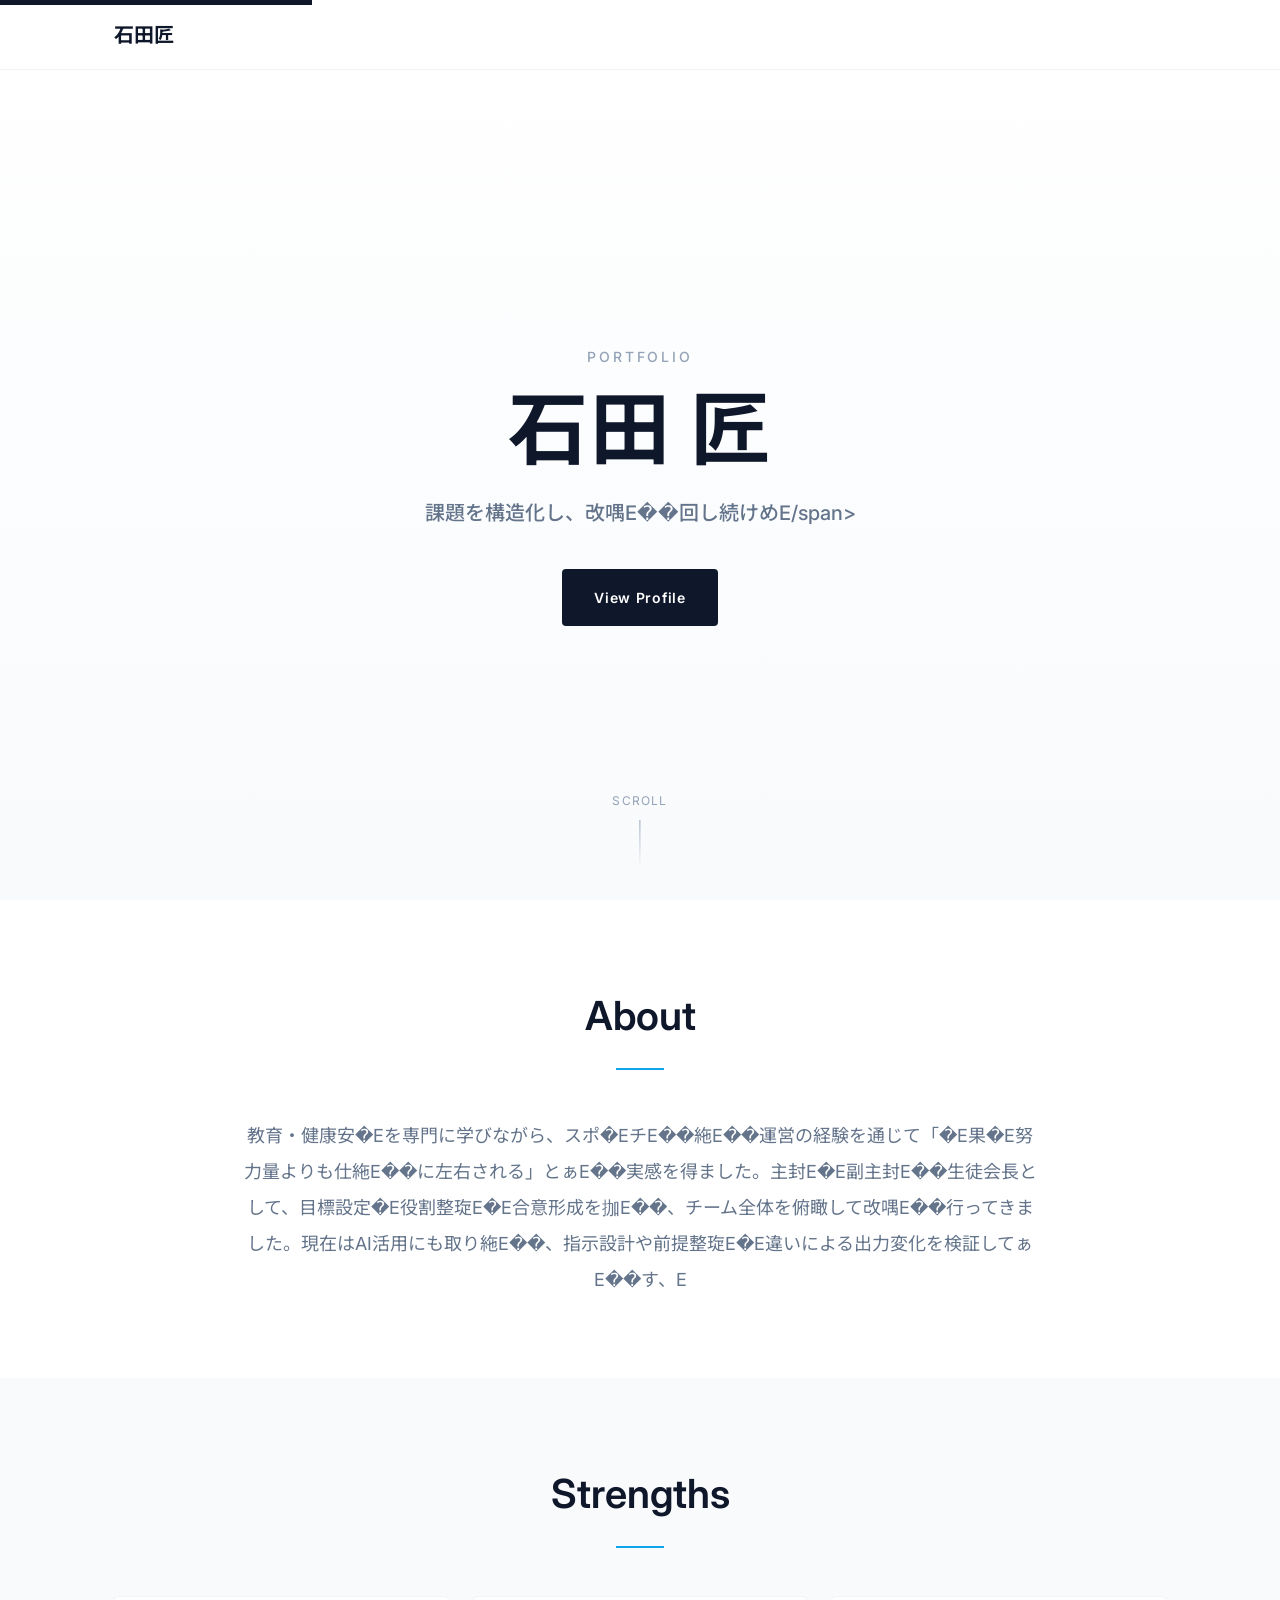
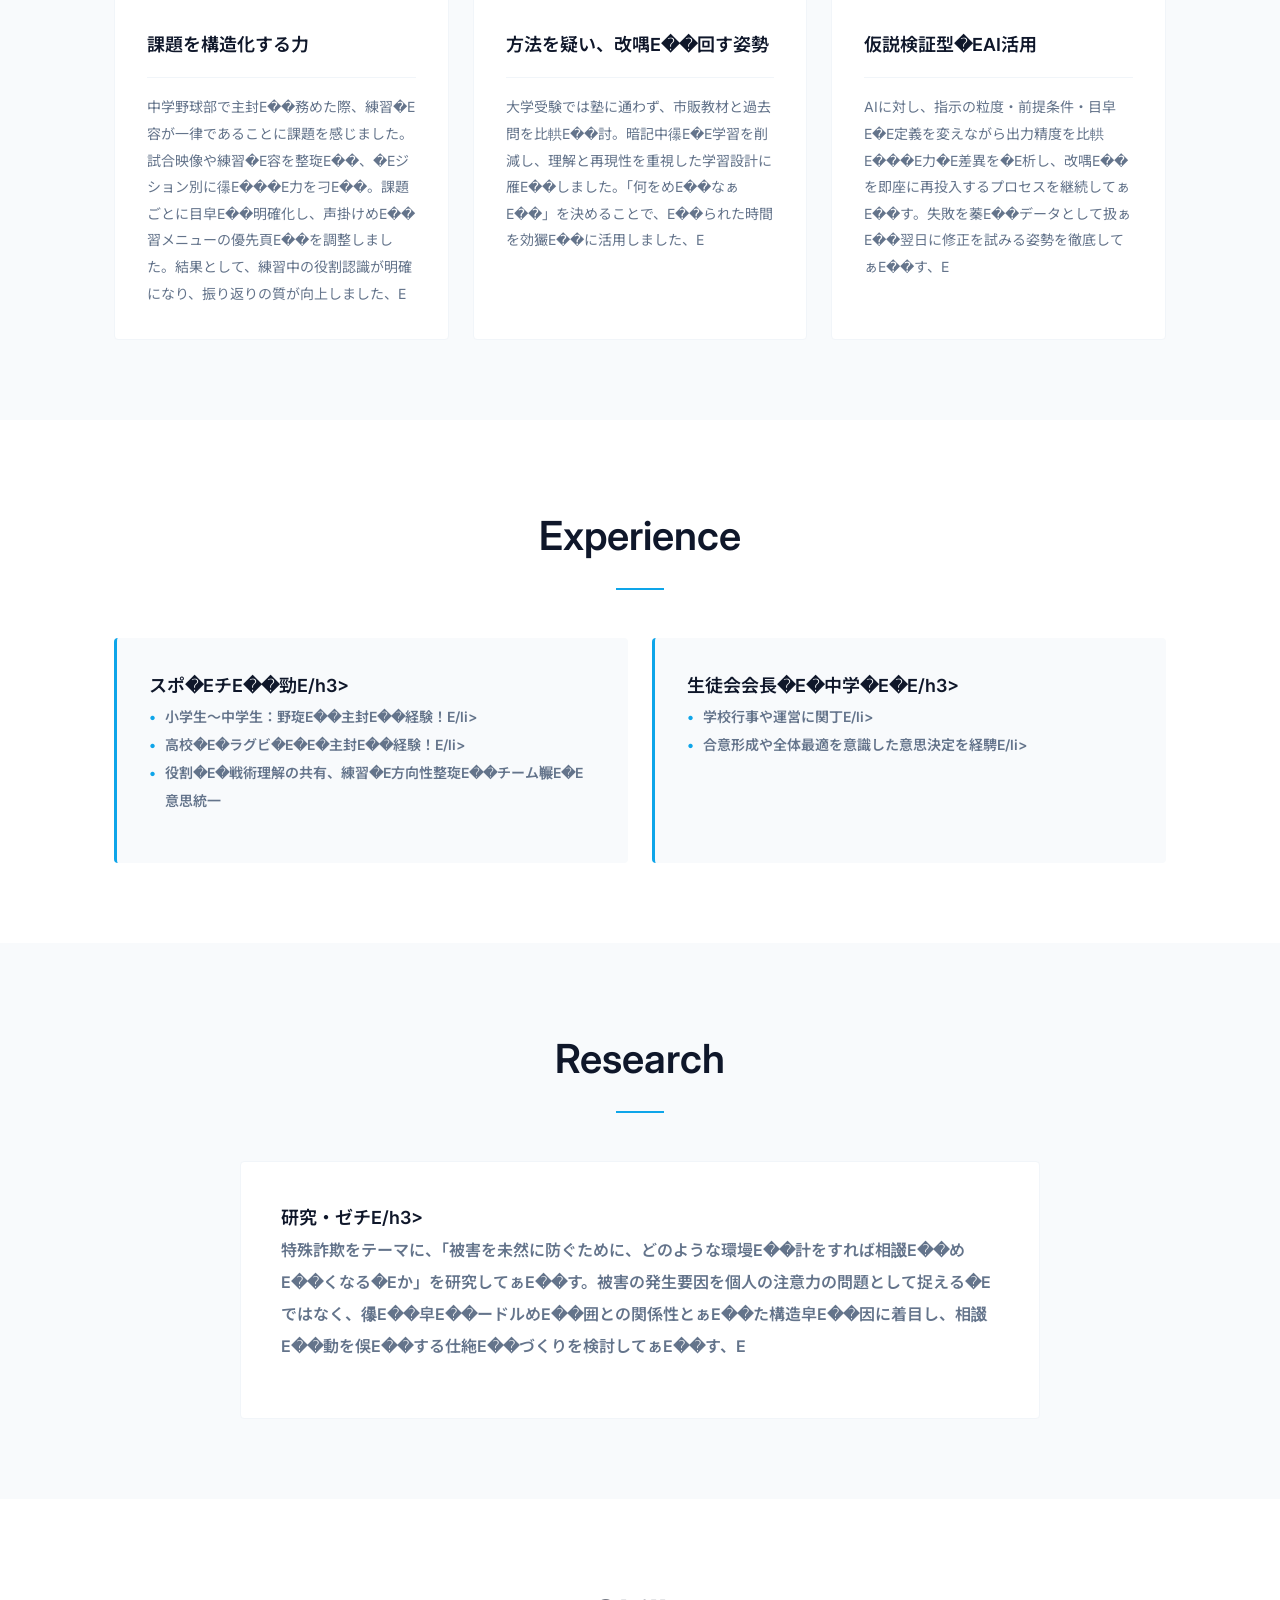
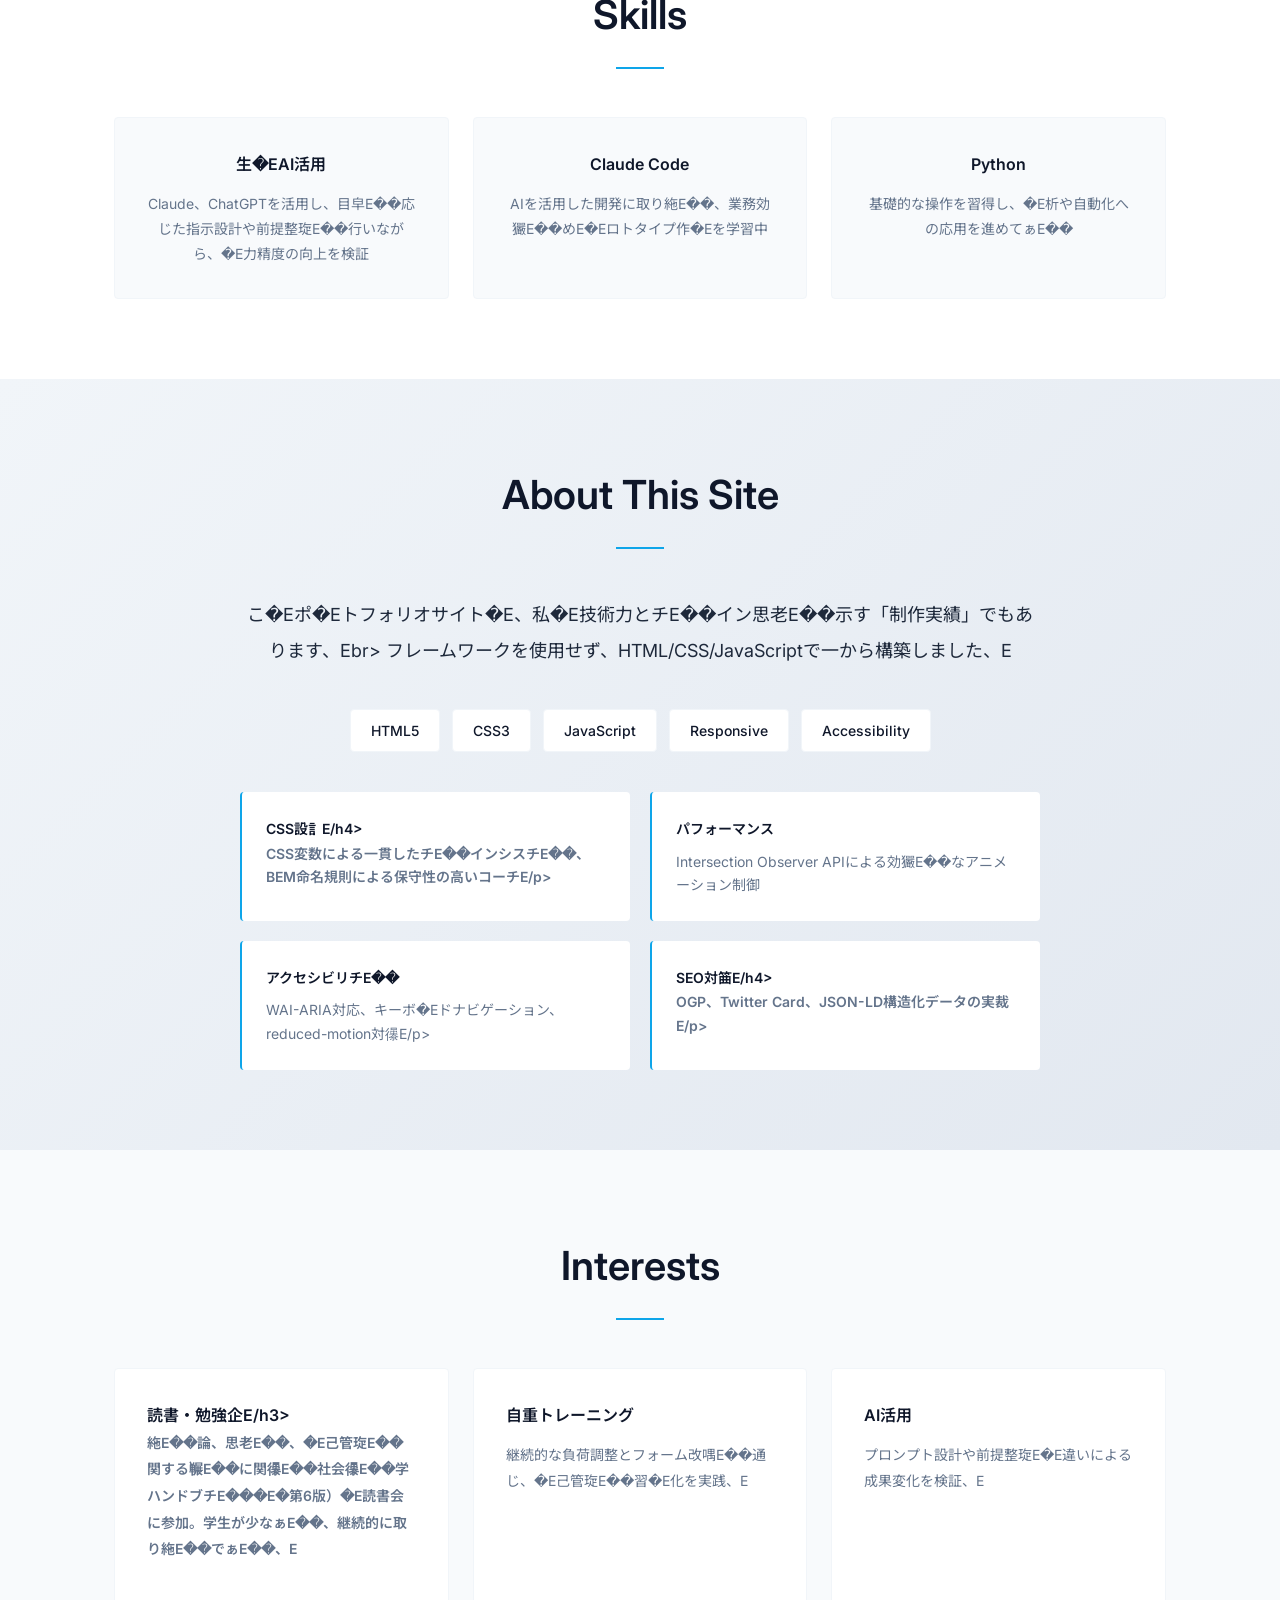
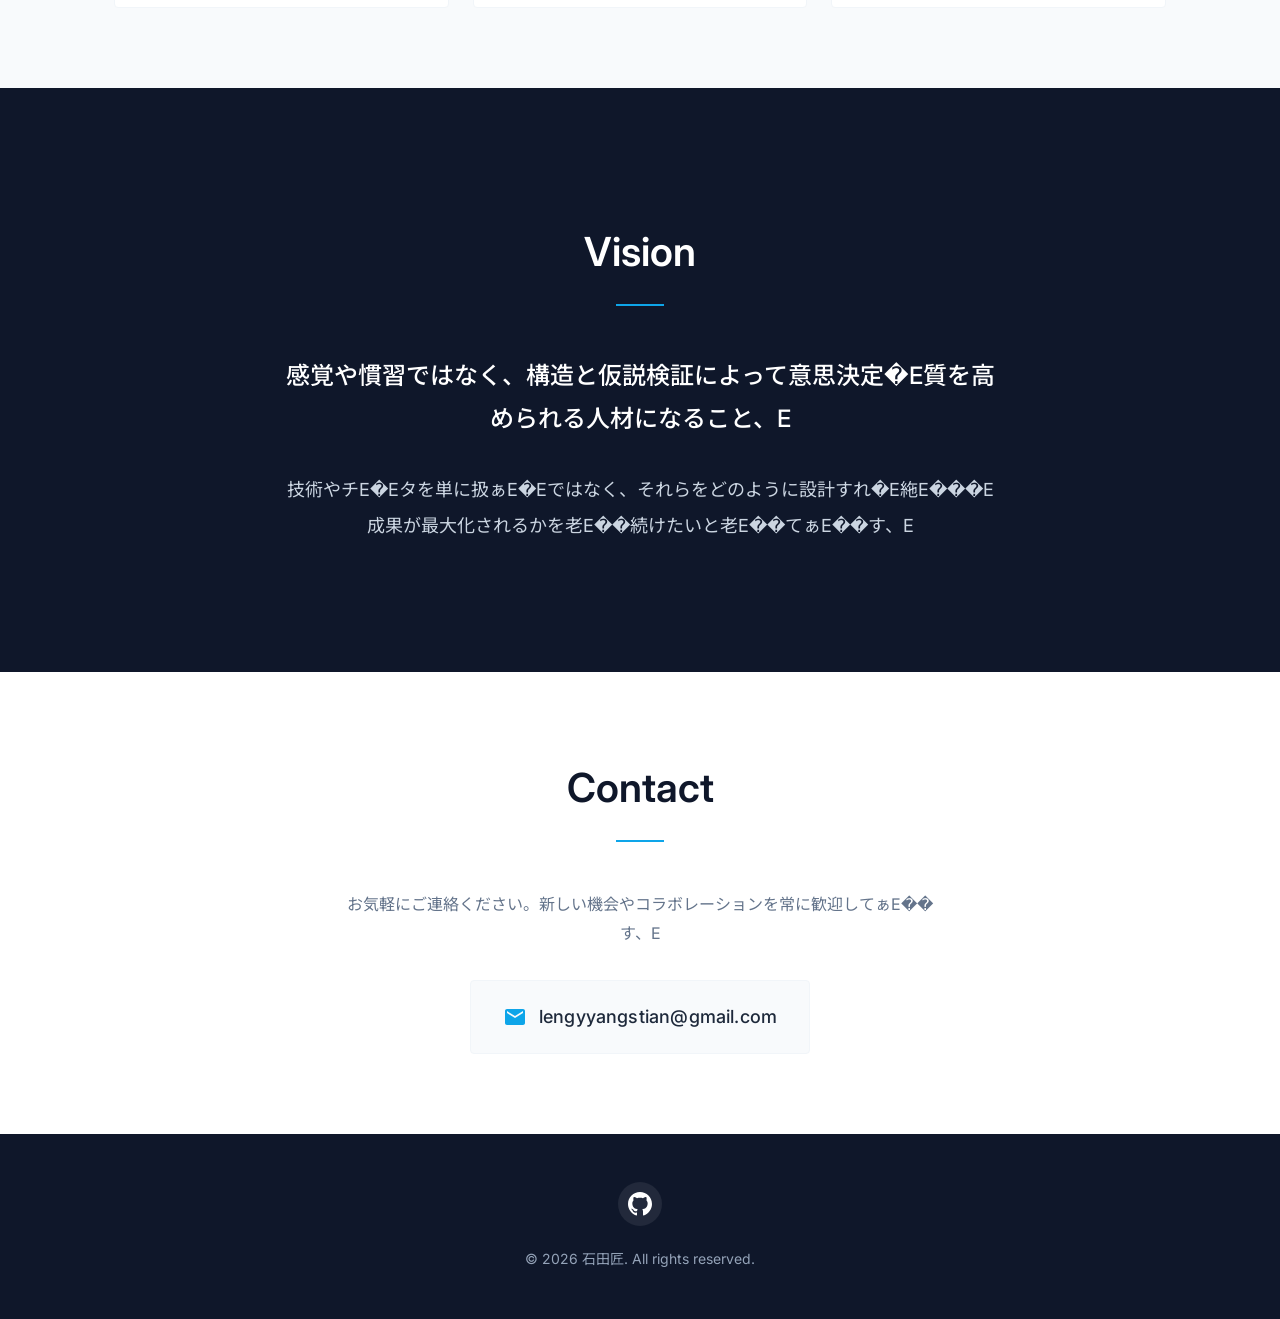
==== commit 0e804092: "feat: add typing effect to hero section and enhance accessibility features - Implemented a typing ef" ====
--- a/index.html
+++ b/index.html
@@ -1,26 +1,26 @@
-<!DOCTYPE html>
+﻿<!DOCTYPE html>
 <html lang="ja">
 <head>
     <meta charset="UTF-8">
     <meta name="viewport" content="width=device-width, initial-scale=1.0">
-    <meta name="description" content="石田匠のポートフォリオサイト - 大阪教育大学 教育学部。課題を構造化し、改善を回し続ける人材。">
-    <meta name="keywords" content="石田匠, ポートフォリオ, 大阪教育大学, 教育学部, AI活用, Python">
+    <meta name="description" content="石田匠のポ�EトフォリオサイチE- 大阪教育大学 教育学部。課題を構造化し、改喁E��回し続ける人材、E>
+    <meta name="keywords" content="石田匠, ポ�Eトフォリオ, 大阪教育大学, 教育学部, AI活用, Python">
     <meta name="author" content="石田匠">
 
     <!-- OGP Tags -->
     <meta property="og:type" content="website">
     <meta property="og:url" content="https://takumi329.github.io/portfolio/">
-    <meta property="og:title" content="石田匠 | ポートフォリオ">
-    <meta property="og:description" content="石田匠のポートフォリオサイト - 課題を構造化し、改善を回し続ける人材">
+    <meta property="og:title" content="石田匠 | ポ�Eトフォリオ">
+    <meta property="og:description" content="石田匠のポ�EトフォリオサイチE- 課題を構造化し、改喁E��回し続ける人杁E>
     <meta property="og:image" content="https://takumi329.github.io/portfolio/assets/images/profile.jpg">
     <meta property="og:locale" content="ja_JP">
-    <meta property="og:site_name" content="石田匠ポートフォリオ">
+    <meta property="og:site_name" content="石田匠ポ�Eトフォリオ">
 
     <!-- Twitter Card -->
     <meta name="twitter:card" content="summary_large_image">
     <meta name="twitter:url" content="https://takumi329.github.io/portfolio/">
-    <meta name="twitter:title" content="石田匠 | ポートフォリオ">
-    <meta name="twitter:description" content="石田匠のポートフォリオサイト - 課題を構造化し、改善を回し続ける人材">
+    <meta name="twitter:title" content="石田匠 | ポ�Eトフォリオ">
+    <meta name="twitter:description" content="石田匠のポ�EトフォリオサイチE- 課題を構造化し、改喁E��回し続ける人杁E>
     <meta name="twitter:image" content="https://takumi329.github.io/portfolio/assets/images/profile.jpg">
 
     <!-- Favicon -->
@@ -31,7 +31,7 @@
     <link rel="manifest" href="site.webmanifest">
     <meta name="theme-color" content="#0f172a">
 
-    <title>石田匠 | ポートフォリオ</title>
+    <title>石田匠 | ポ�Eトフォリオ</title>
 
     <!-- JSON-LD Structured Data -->
     <script type="application/ld+json">
@@ -42,7 +42,7 @@
         "alternateName": "Takumi Ishida",
         "url": "https://takumi329.github.io/portfolio/",
         "image": "https://takumi329.github.io/portfolio/assets/images/profile.jpg",
-        "jobTitle": "学生",
+        "jobTitle": "学甁E,
         "worksFor": {
             "@type": "Organization",
             "name": "大阪教育大学 教育学部"
@@ -50,7 +50,7 @@
         "sameAs": [
             "https://github.com/takumi329"
         ],
-        "description": "課題を構造化し、改善を回し続ける人材"
+        "description": "課題を構造化し、改喁E��回し続ける人杁E
     }
     </script>
 
@@ -61,18 +61,18 @@
 </head>
 <body>
     <!-- Scroll Progress Bar -->
-    <div class="progress-bar" role="progressbar" aria-label="ページのスクロール進捗">
+    <div class="progress-bar" role="progressbar" aria-label="ペ�Eジのスクロール進捁E>
         <div class="progress-bar__fill"></div>
     </div>
 
     <!-- Skip Link for Accessibility -->
-    <a href="#main-content" class="skip-link">メインコンテンツへスキップ</a>
+    <a href="#main-content" class="skip-link">メインコンチE��チE��スキチE�E</a>
 
     <!-- ナビゲーション -->
     <header class="header">
         <nav class="nav">
             <div class="nav__logo">石田匠</div>
-            <button class="nav__toggle" aria-label="メニューを開く">
+            <button class="nav__toggle" aria-label="メニューを開ぁE>
                 <span></span>
                 <span></span>
                 <span></span>
@@ -91,16 +91,28 @@
     </header>
 
     <main id="main-content">
-        <!-- ヒーローセクション -->
+        <!-- ヒ�Eローセクション -->
         <section class="hero">
             <div class="hero__background">
                 <div class="hero__particles" aria-hidden="true"></div>
+                <!-- �O���[���� -->
+                <div class="hero__glow hero__glow--1" aria-hidden="true"></div>
+                <div class="hero__glow hero__glow--2" aria-hidden="true"></div>
+                <div class="hero__glow hero__glow--3" aria-hidden="true"></div>
+            </div>
+            <!-- �t���[�e�B���O�V�F�C�v -->
+            <div class="hero__shapes" aria-hidden="true">
+                <div class="hero__shape hero__shape--circle"></div>
+                <div class="hero__shape hero__shape--square"></div>
+                <div class="hero__shape hero__shape--triangle"></div>
+                <div class="hero__shape hero__shape--circle-sm"></div>
+                <div class="hero__shape hero__shape--square-sm"></div>
             </div>
             <div class="hero__content">
                 <p class="hero__label">Portfolio</p>
                 <h1 class="hero__title">石田 匠</h1>
                 <p class="hero__subtitle">
-                    <span class="hero__role">課題を構造化し、改善を回し続ける</span>
+                    <span class="hero__role">課題を構造化し、改喁E��回し続けめE/span>
                 </p>
                 <div class="hero__cta">
                     <a href="#about" class="hero__button">View Profile</a>
@@ -118,7 +130,7 @@
                 <h2 class="section__title">About</h2>
                 <div class="about__content">
                     <p class="about__text">
-                        教育・健康安全を専門に学びながら、スポーツや組織運営の経験を通じて「成果は努力量よりも仕組みに左右される」という実感を得ました。主将・副主将、生徒会長として、目標設定・役割整理・合意形成を担い、チーム全体を俯瞰して改善を行ってきました。現在はAI活用にも取り組み、指示設計や前提整理の違いによる出力変化を検証しています。
+                        教育・健康安�Eを専門に学びながら、スポ�EチE��絁E��運営の経験を通じて「�E果�E努力量よりも仕絁E��に左右される」とぁE��実感を得ました。主封E�E副主封E��生徒会長として、目標設定�E役割整琁E�E合意形成を拁E��、チーム全体を俯瞰して改喁E��行ってきました。現在はAI活用にも取り絁E��、指示設計や前提整琁E�E違いによる出力変化を検証してぁE��す、E
                     </p>
                 </div>
             </div>
@@ -132,19 +144,19 @@
                     <article class="strength-card">
                         <h3 class="strength-card__title">課題を構造化する力</h3>
                         <p class="strength-card__text">
-                            中学野球部で主将を務めた際、練習内容が一律であることに課題を感じました。試合映像や練習内容を整理し、ポジション別に必要能力を分解。課題ごとに目的を明確化し、声掛けや練習メニューの優先順位を調整しました。結果として、練習中の役割認識が明確になり、振り返りの質が向上しました。
+                            中学野球部で主封E��務めた際、練習�E容が一律であることに課題を感じました。試合映像や練習�E容を整琁E��、�Eジション別に忁E���E力を刁E��。課題ごとに目皁E��明確化し、声掛けめE��習メニューの優先頁E��を調整しました。結果として、練習中の役割認識が明確になり、振り返りの質が向上しました、E
                         </p>
                     </article>
                     <article class="strength-card">
-                        <h3 class="strength-card__title">方法を疑い、改善を回す姿勢</h3>
+                        <h3 class="strength-card__title">方法を疑い、改喁E��回す姿勢</h3>
                         <p class="strength-card__text">
-                            大学受験では塾に通わず、市販教材と過去問を比較検討。暗記中心の学習を削減し、理解と再現性を重視した学習設計に集中しました。「何をやらないか」を決めることで、限られた時間を効率的に活用しました。
+                            大学受験では塾に通わず、市販教材と過去問を比輁E��討。暗記中忁E�E学習を削減し、理解と再現性を重視した学習設計に雁E��しました。「何をめE��なぁE��」を決めることで、E��られた時間を効玁E��に活用しました、E
                         </p>
                     </article>
                     <article class="strength-card">
-                        <h3 class="strength-card__title">仮説検証型のAI活用</h3>
+                        <h3 class="strength-card__title">仮説検証型�EAI活用</h3>
                         <p class="strength-card__text">
-                            AIに対し、指示の粒度・前提条件・目的の定義を変えながら出力精度を比較。出力の差異を分析し、改善案を即座に再投入するプロセスを継続しています。失敗を蓄積データとして扱い、翌日に修正を試みる姿勢を徹底しています。
+                            AIに対し、指示の粒度・前提条件・目皁E�E定義を変えながら出力精度を比輁E���E力�E差異を�E析し、改喁E��を即座に再投入するプロセスを継続してぁE��す。失敗を蓁E��データとして扱ぁE��翌日に修正を試みる姿勢を徹底してぁE��す、E
                         </p>
                     </article>
                 </div>
@@ -157,18 +169,18 @@
                 <h2 class="section__title">Experience</h2>
                 <div class="experience__grid">
                     <article class="experience-card">
-                        <h3 class="experience-card__title">スポーツ活動</h3>
+                        <h3 class="experience-card__title">スポ�EチE��勁E/h3>
                         <ul class="experience-card__list">
-                            <li>小学生〜中学生：野球（主将を経験）</li>
-                            <li>高校：ラグビー（主将を経験）</li>
-                            <li>役割：戦術理解の共有、練習の方向性整理、チーム内の意思統一</li>
+                            <li>小学生〜中学生：野琁E��主封E��経験！E/li>
+                            <li>高校�E�ラグビ�E�E�主封E��経験！E/li>
+                            <li>役割�E�戦術理解の共有、練習�E方向性整琁E��チーム冁E�E意思統一</li>
                         </ul>
                     </article>
                     <article class="experience-card">
-                        <h3 class="experience-card__title">生徒会会長（中学）</h3>
+                        <h3 class="experience-card__title">生徒会会長�E�中学�E�E/h3>
                         <ul class="experience-card__list">
-                            <li>学校行事や運営に関与</li>
-                            <li>合意形成や全体最適を意識した意思決定を経験</li>
+                            <li>学校行事や運営に関丁E/li>
+                            <li>合意形成や全体最適を意識した意思決定を経騁E/li>
                         </ul>
                     </article>
                 </div>
@@ -180,9 +192,9 @@
             <div class="container">
                 <h2 class="section__title">Research</h2>
                 <div class="research__content">
-                    <h3 class="research__subtitle">研究・ゼミ</h3>
+                    <h3 class="research__subtitle">研究・ゼチE/h3>
                     <p class="research__text">
-                        特殊詐欺をテーマに、「被害を未然に防ぐために、どのような環境設計をすれば相談しやすくなるのか」を研究しています。被害の発生要因を個人の注意力の問題として捉えるのではなく、心理的ハードルや周囲との関係性といった構造的要因に着目し、相談行動を促進する仕組みづくりを検討しています。
+                        特殊詐欺をテーマに、「被害を未然に防ぐために、どのような環墁E��計をすれば相諁E��めE��くなる�Eか」を研究してぁE��す。被害の発生要因を個人の注意力の問題として捉える�Eではなく、忁E��皁E��ードルめE��囲との関係性とぁE��た構造皁E��因に着目し、相諁E��動を俁E��する仕絁E��づくりを検討してぁE��す、E
                     </p>
                 </div>
             </div>
@@ -194,16 +206,16 @@
                 <h2 class="section__title">Skills</h2>
                 <div class="skills__grid">
                     <div class="skill-item">
-                        <h3 class="skill-item__title">生成AI活用</h3>
-                        <p class="skill-item__text">Claude、ChatGPTを活用し、目的に応じた指示設計や前提整理を行いながら、出力精度の向上を検証</p>
+                        <h3 class="skill-item__title">生�EAI活用</h3>
+                        <p class="skill-item__text">Claude、ChatGPTを活用し、目皁E��応じた指示設計や前提整琁E��行いながら、�E力精度の向上を検証</p>
                     </div>
                     <div class="skill-item">
                         <h3 class="skill-item__title">Claude Code</h3>
-                        <p class="skill-item__text">AIを活用した開発に取り組み、業務効率化やプロトタイプ作成を学習中</p>
+                        <p class="skill-item__text">AIを活用した開発に取り絁E��、業務効玁E��めE�Eロトタイプ作�Eを学習中</p>
                     </div>
                     <div class="skill-item">
                         <h3 class="skill-item__title">Python</h3>
-                        <p class="skill-item__text">基礎的な操作を習得し、分析や自動化への応用を進めている</p>
+                        <p class="skill-item__text">基礎的な操作を習得し、�E析や自動化への応用を進めてぁE��</p>
                     </div>
                 </div>
             </div>
@@ -215,8 +227,8 @@
                 <h2 class="section__title">About This Site</h2>
                 <div class="about-site__content">
                     <p class="about-site__intro">
-                        このポートフォリオサイトは、私の技術力とデザイン思考を示す「制作実績」でもあります。<br>
-                        フレームワークを使用せず、HTML/CSS/JavaScriptで一から構築しました。
+                        こ�Eポ�Eトフォリオサイト�E、私�E技術力とチE��イン思老E��示す「制作実績」でもあります、Ebr>
+                        フレームワークを使用せず、HTML/CSS/JavaScriptで一から構築しました、E
                     </p>
                     <div class="about-site__tech-grid">
                         <span class="tech-badge">HTML5</span>
@@ -227,20 +239,20 @@
                     </div>
                     <div class="about-site__features">
                         <div class="feature-item">
-                            <h4 class="feature-item__title">CSS設計</h4>
-                            <p class="feature-item__text">CSS変数による一貫したデザインシステム、BEM命名規則による保守性の高いコード</p>
+                            <h4 class="feature-item__title">CSS設訁E/h4>
+                            <p class="feature-item__text">CSS変数による一貫したチE��インシスチE��、BEM命名規則による保守性の高いコーチE/p>
                         </div>
                         <div class="feature-item">
                             <h4 class="feature-item__title">パフォーマンス</h4>
-                            <p class="feature-item__text">Intersection Observer APIによる効率的なアニメーション制御</p>
+                            <p class="feature-item__text">Intersection Observer APIによる効玁E��なアニメーション制御</p>
                         </div>
                         <div class="feature-item">
-                            <h4 class="feature-item__title">アクセシビリティ</h4>
-                            <p class="feature-item__text">WAI-ARIA対応、キーボードナビゲーション、reduced-motion対応</p>
+                            <h4 class="feature-item__title">アクセシビリチE��</h4>
+                            <p class="feature-item__text">WAI-ARIA対応、キーボ�Eドナビゲーション、reduced-motion対忁E/p>
                         </div>
                         <div class="feature-item">
-                            <h4 class="feature-item__title">SEO対策</h4>
-                            <p class="feature-item__text">OGP、Twitter Card、JSON-LD構造化データの実装</p>
+                            <h4 class="feature-item__title">SEO対筁E/h4>
+                            <p class="feature-item__text">OGP、Twitter Card、JSON-LD構造化データの実裁E/p>
                         </div>
                     </div>
                 </div>
@@ -253,21 +265,21 @@
                 <h2 class="section__title">Interests</h2>
                 <div class="interests__grid">
                     <article class="interest-card">
-                        <h3 class="interest-card__title">読書・勉強会</h3>
+                        <h3 class="interest-card__title">読書・勉強企E/h3>
                         <p class="interest-card__text">
-                            組織論、思考法、自己管理に関する内容に関心。社会心理学ハンドブック（第6版）の読書会に参加。学生が少ない中、継続的に取り組んでいる。
+                            絁E��論、思老E��、�E己管琁E��関する冁E��に関忁E��社会忁E��学ハンドブチE���E�第6版）�E読書会に参加。学生が少なぁE��、継続的に取り絁E��でぁE��、E
                         </p>
                     </article>
                     <article class="interest-card">
                         <h3 class="interest-card__title">自重トレーニング</h3>
                         <p class="interest-card__text">
-                            継続的な負荷調整とフォーム改善を通じ、自己管理と習慣化を実践。
+                            継続的な負荷調整とフォーム改喁E��通じ、�E己管琁E��習�E化を実践、E
                         </p>
                     </article>
                     <article class="interest-card">
                         <h3 class="interest-card__title">AI活用</h3>
                         <p class="interest-card__text">
-                            プロンプト設計や前提整理の違いによる成果変化を検証。
+                            プロンプト設計や前提整琁E�E違いによる成果変化を検証、E
                         </p>
                     </article>
                 </div>
@@ -280,10 +292,10 @@
                 <h2 class="section__title">Vision</h2>
                 <div class="vision__content">
                     <p class="vision__text">
-                        感覚や慣習ではなく、構造と仮説検証によって意思決定の質を高められる人材になること。
+                        感覚や慣習ではなく、構造と仮説検証によって意思決定�E質を高められる人材になること、E
                     </p>
                     <p class="vision__text">
-                        技術やデータを単に扱うのではなく、それらをどのように設計すれば組織の成果が最大化されるかを考え続けたいと考えています。
+                        技術やチE�Eタを単に扱ぁE�Eではなく、それらをどのように設計すれ�E絁E���E成果が最大化されるかを老E��続けたいと老E��てぁE��す、E
                     </p>
                 </div>
             </div>
@@ -295,7 +307,7 @@
                 <h2 class="section__title">Contact</h2>
                 <div class="contact__content">
                     <p class="contact__text">
-                        お気軽にご連絡ください。新しい機会やコラボレーションを常に歓迎しています。
+                        お気軽にご連絡ください。新しい機会やコラボレーションを常に歓迎してぁE��す、E
                     </p>
                     <a href="mailto:lengyyangstian@gmail.com" class="contact__email">
                         <svg class="contact__icon" viewBox="0 0 24 24" width="24" height="24" aria-hidden="true">
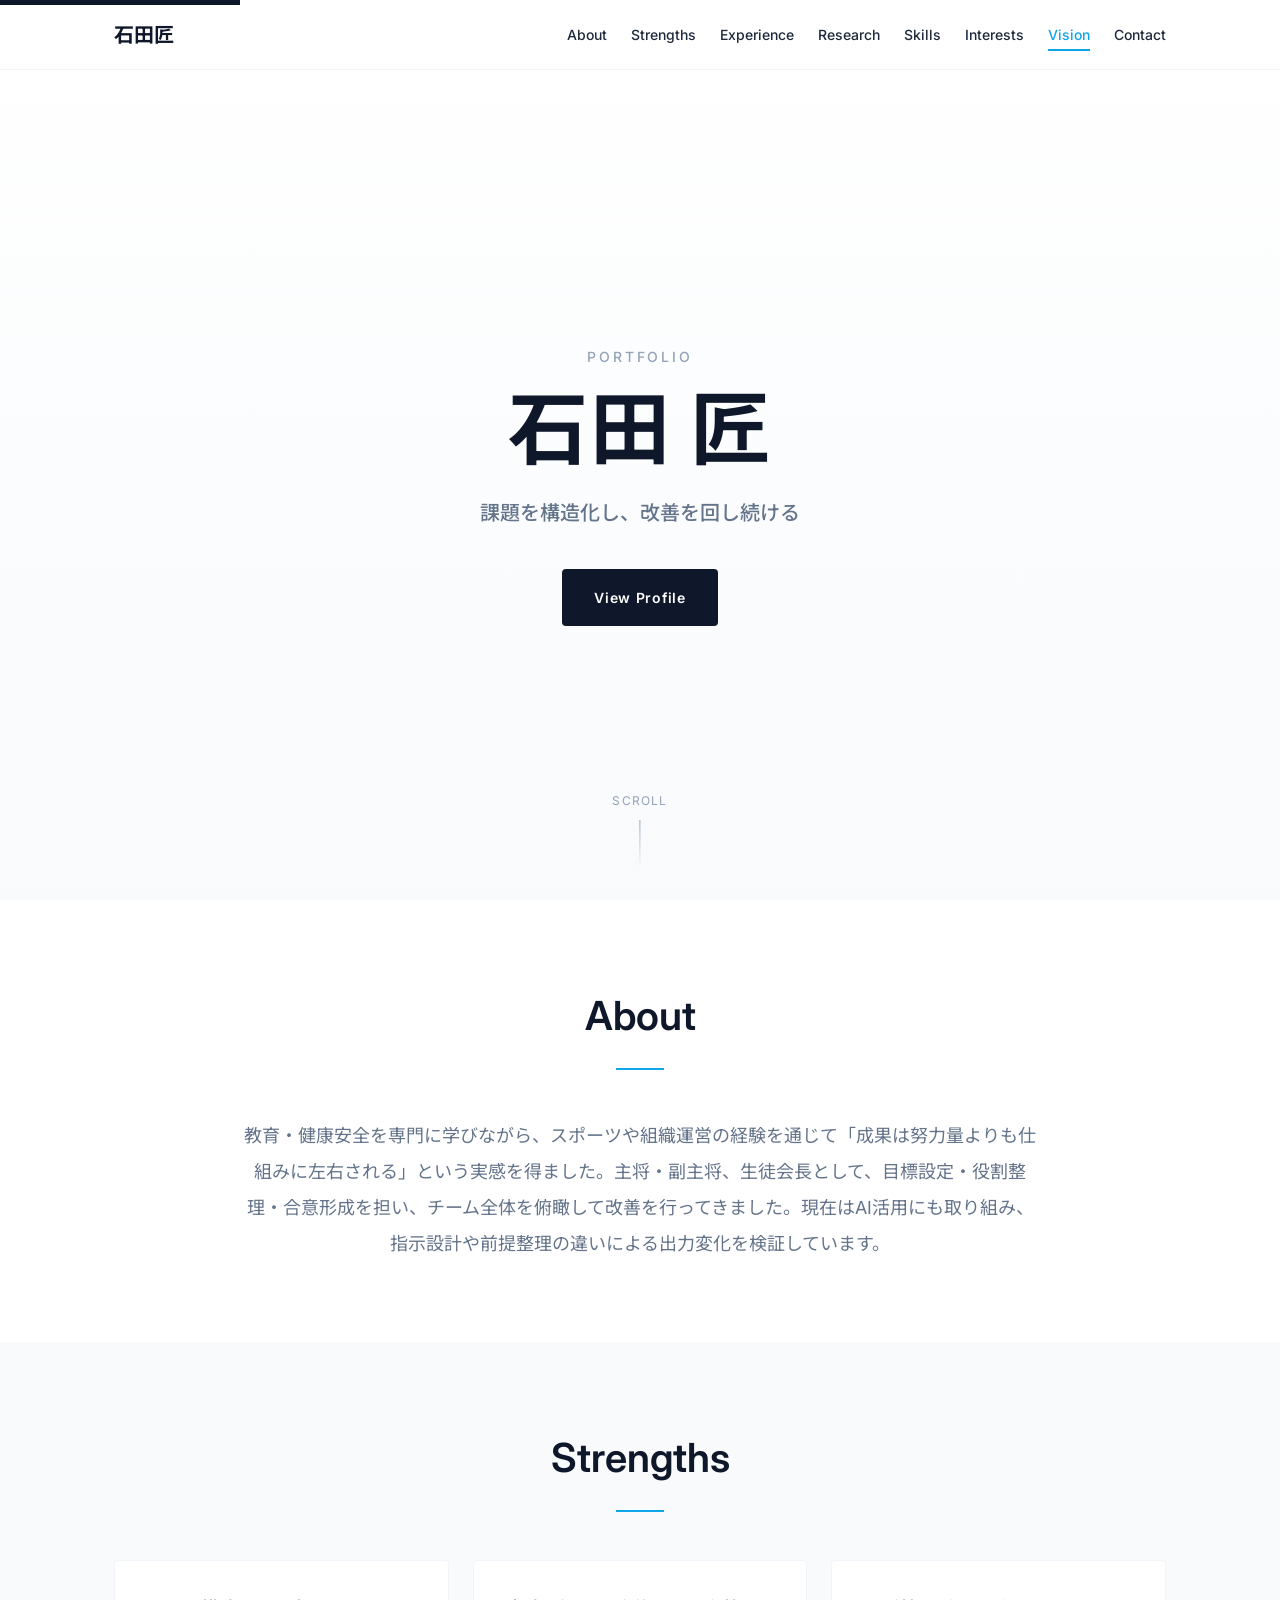
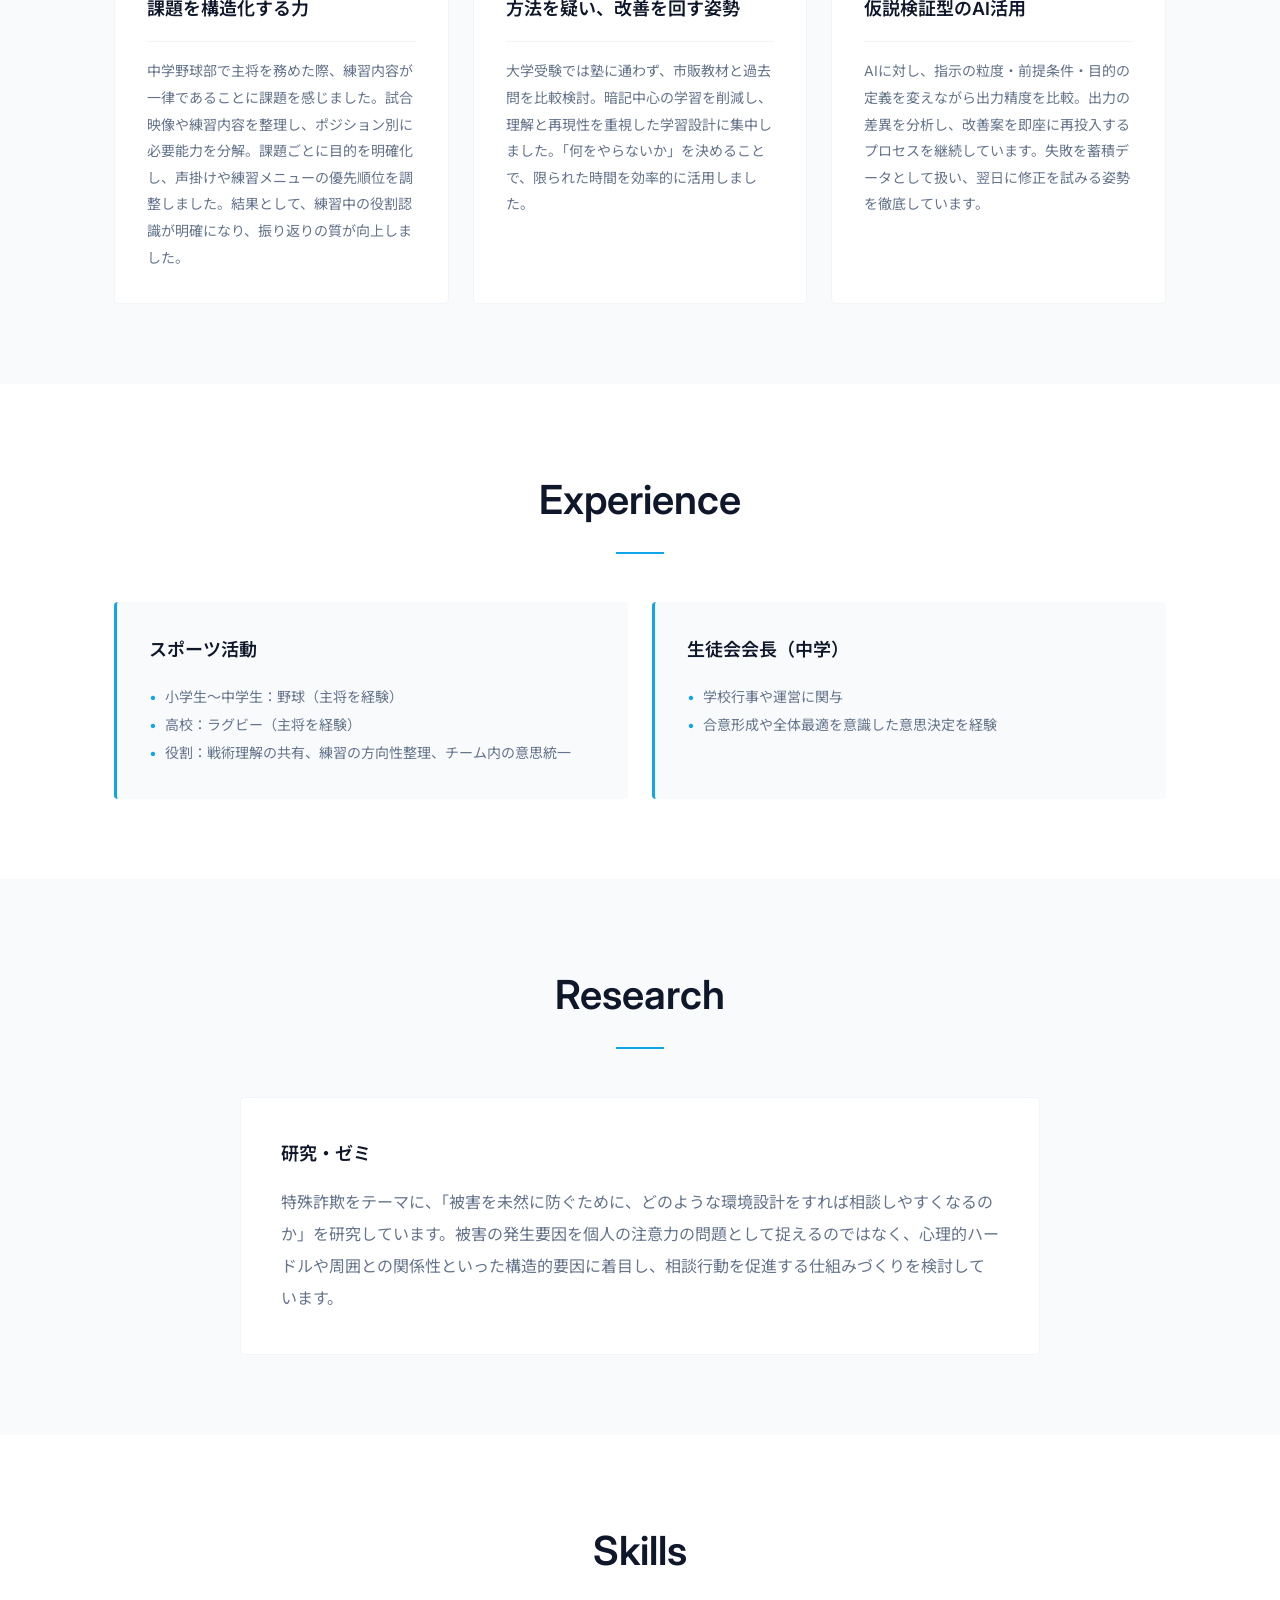
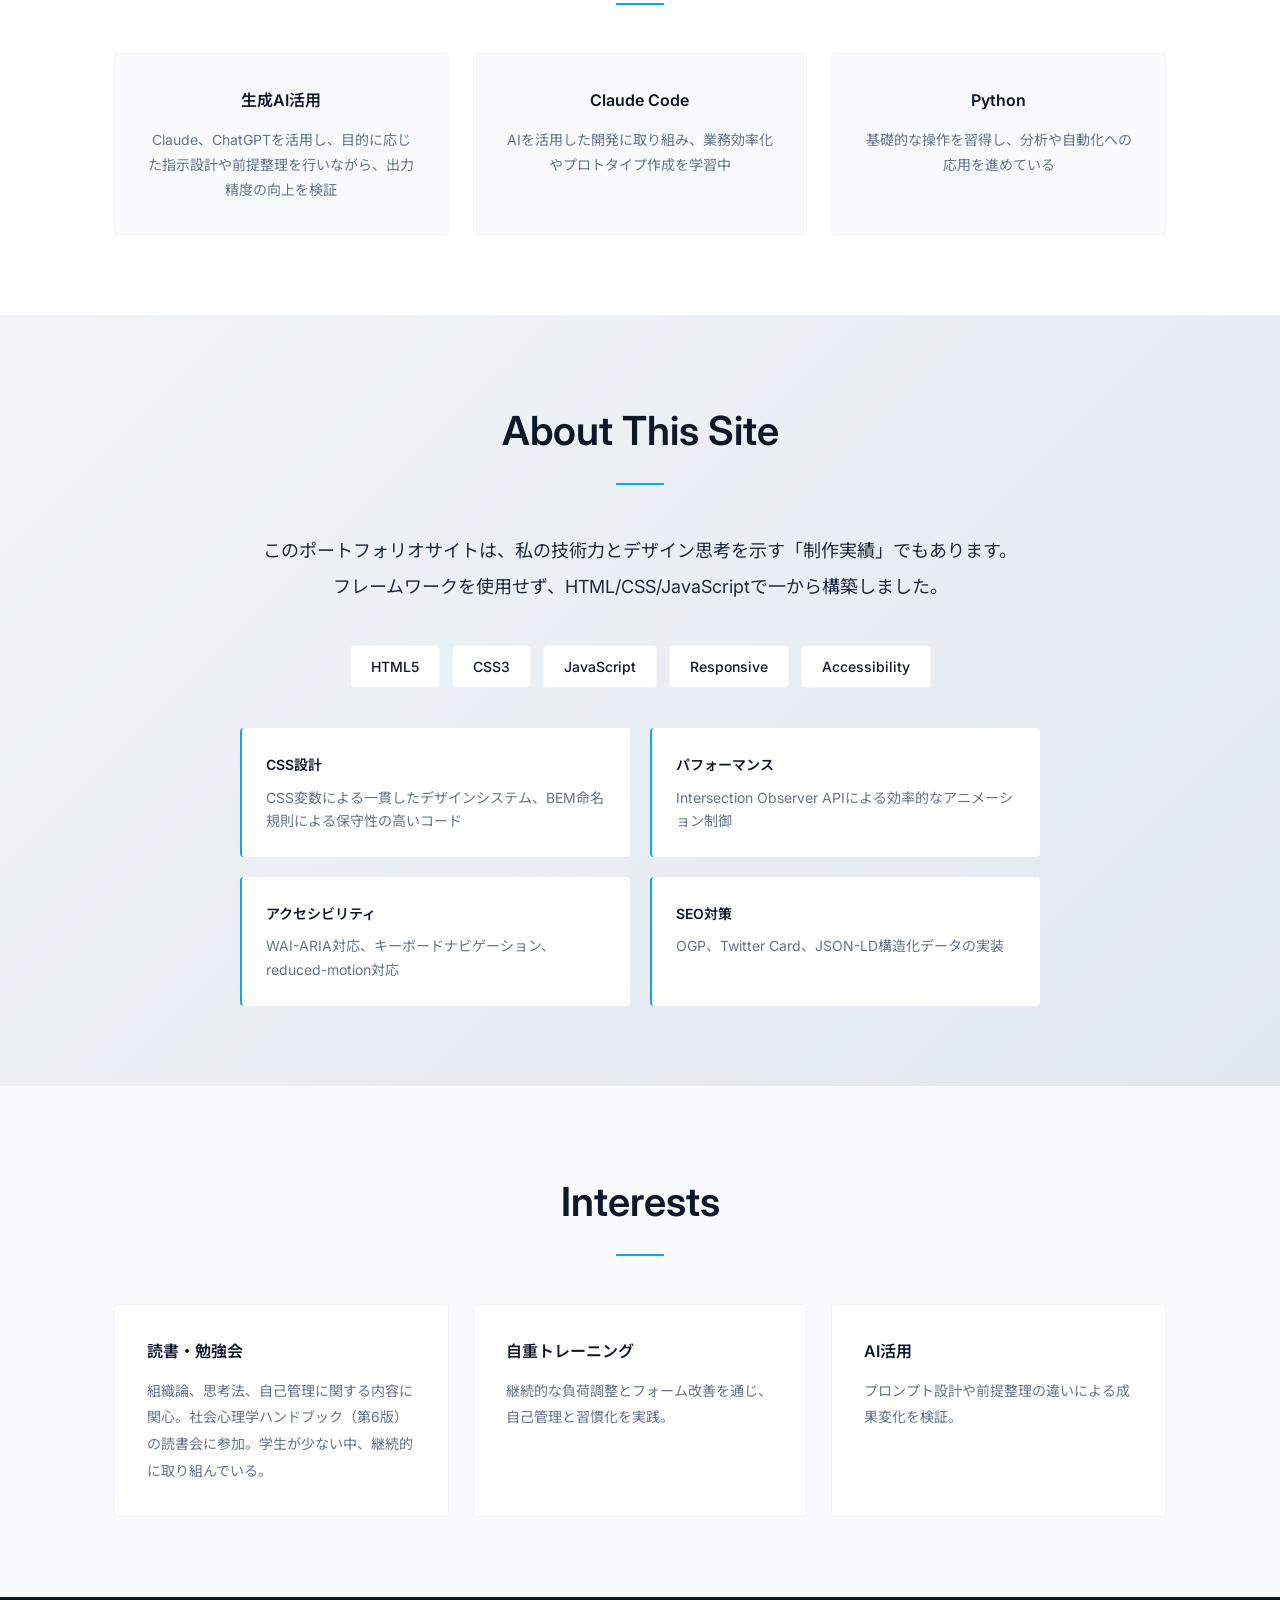
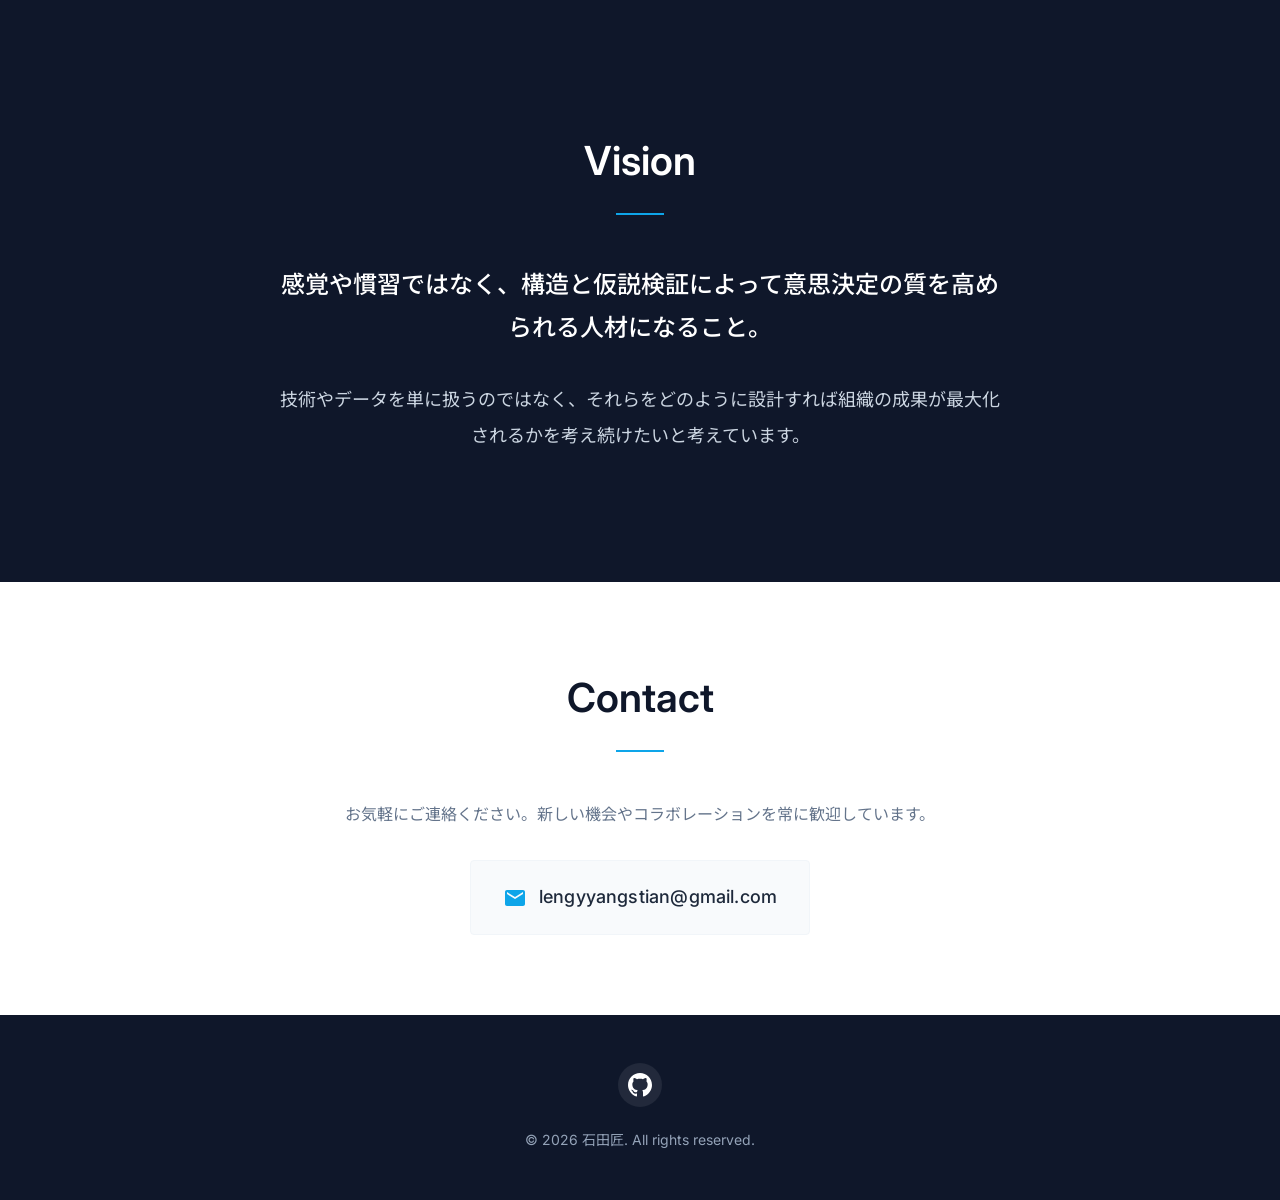
==== commit 3067a811: "Please provide the diff of the file to summarize the changes." ====
--- a/index.html
+++ b/index.html
@@ -1,26 +1,26 @@
-﻿<!DOCTYPE html>
+<!DOCTYPE html>
 <html lang="ja">
 <head>
     <meta charset="UTF-8">
     <meta name="viewport" content="width=device-width, initial-scale=1.0">
-    <meta name="description" content="石田匠のポ�EトフォリオサイチE- 大阪教育大学 教育学部。課題を構造化し、改喁E��回し続ける人材、E>
-    <meta name="keywords" content="石田匠, ポ�Eトフォリオ, 大阪教育大学, 教育学部, AI活用, Python">
+    <meta name="description" content="石田匠のポートフォリオサイト - 大阪教育大学 教育学部。課題を構造化し、改善を回し続ける人材。">
+    <meta name="keywords" content="石田匠, ポートフォリオ, 大阪教育大学, 教育学部, AI活用, Python">
     <meta name="author" content="石田匠">
 
     <!-- OGP Tags -->
     <meta property="og:type" content="website">
     <meta property="og:url" content="https://takumi329.github.io/portfolio/">
-    <meta property="og:title" content="石田匠 | ポ�Eトフォリオ">
-    <meta property="og:description" content="石田匠のポ�EトフォリオサイチE- 課題を構造化し、改喁E��回し続ける人杁E>
+    <meta property="og:title" content="石田匠 | ポートフォリオ">
+    <meta property="og:description" content="石田匠のポートフォリオサイト - 課題を構造化し、改善を回し続ける人材">
     <meta property="og:image" content="https://takumi329.github.io/portfolio/assets/images/profile.jpg">
     <meta property="og:locale" content="ja_JP">
-    <meta property="og:site_name" content="石田匠ポ�Eトフォリオ">
+    <meta property="og:site_name" content="石田匠ポートフォリオ">
 
     <!-- Twitter Card -->
     <meta name="twitter:card" content="summary_large_image">
     <meta name="twitter:url" content="https://takumi329.github.io/portfolio/">
-    <meta name="twitter:title" content="石田匠 | ポ�Eトフォリオ">
-    <meta name="twitter:description" content="石田匠のポ�EトフォリオサイチE- 課題を構造化し、改喁E��回し続ける人杁E>
+    <meta name="twitter:title" content="石田匠 | ポートフォリオ">
+    <meta name="twitter:description" content="石田匠のポートフォリオサイト - 課題を構造化し、改善を回し続ける人材">
     <meta name="twitter:image" content="https://takumi329.github.io/portfolio/assets/images/profile.jpg">
 
     <!-- Favicon -->
@@ -31,7 +31,7 @@
     <link rel="manifest" href="site.webmanifest">
     <meta name="theme-color" content="#0f172a">
 
-    <title>石田匠 | ポ�Eトフォリオ</title>
+    <title>石田匠 | ポートフォリオ</title>
 
     <!-- JSON-LD Structured Data -->
     <script type="application/ld+json">
@@ -42,7 +42,7 @@
         "alternateName": "Takumi Ishida",
         "url": "https://takumi329.github.io/portfolio/",
         "image": "https://takumi329.github.io/portfolio/assets/images/profile.jpg",
-        "jobTitle": "学甁E,
+        "jobTitle": "学生",
         "worksFor": {
             "@type": "Organization",
             "name": "大阪教育大学 教育学部"
@@ -50,7 +50,7 @@
         "sameAs": [
             "https://github.com/takumi329"
         ],
-        "description": "課題を構造化し、改喁E��回し続ける人杁E
+        "description": "課題を構造化し、改善を回し続ける人材"
     }
     </script>
 
@@ -61,18 +61,18 @@
 </head>
 <body>
     <!-- Scroll Progress Bar -->
-    <div class="progress-bar" role="progressbar" aria-label="ペ�Eジのスクロール進捁E>
+    <div class="progress-bar" role="progressbar" aria-label="ページのスクロール進捗">
         <div class="progress-bar__fill"></div>
     </div>
 
     <!-- Skip Link for Accessibility -->
-    <a href="#main-content" class="skip-link">メインコンチE��チE��スキチE�E</a>
+    <a href="#main-content" class="skip-link">メインコンテンツへスキップ</a>
 
     <!-- ナビゲーション -->
     <header class="header">
         <nav class="nav">
             <div class="nav__logo">石田匠</div>
-            <button class="nav__toggle" aria-label="メニューを開ぁE>
+            <button class="nav__toggle" aria-label="メニューを開く">
                 <span></span>
                 <span></span>
                 <span></span>
@@ -91,28 +91,16 @@
     </header>
 
     <main id="main-content">
-        <!-- ヒ�Eローセクション -->
+        <!-- ヒーローセクション -->
         <section class="hero">
             <div class="hero__background">
                 <div class="hero__particles" aria-hidden="true"></div>
-                <!-- �O���[���� -->
-                <div class="hero__glow hero__glow--1" aria-hidden="true"></div>
-                <div class="hero__glow hero__glow--2" aria-hidden="true"></div>
-                <div class="hero__glow hero__glow--3" aria-hidden="true"></div>
-            </div>
-            <!-- �t���[�e�B���O�V�F�C�v -->
-            <div class="hero__shapes" aria-hidden="true">
-                <div class="hero__shape hero__shape--circle"></div>
-                <div class="hero__shape hero__shape--square"></div>
-                <div class="hero__shape hero__shape--triangle"></div>
-                <div class="hero__shape hero__shape--circle-sm"></div>
-                <div class="hero__shape hero__shape--square-sm"></div>
             </div>
             <div class="hero__content">
                 <p class="hero__label">Portfolio</p>
                 <h1 class="hero__title">石田 匠</h1>
                 <p class="hero__subtitle">
-                    <span class="hero__role">課題を構造化し、改喁E��回し続けめE/span>
+                    <span class="hero__role">課題を構造化し、改善を回し続ける</span>
                 </p>
                 <div class="hero__cta">
                     <a href="#about" class="hero__button">View Profile</a>
@@ -130,7 +118,7 @@
                 <h2 class="section__title">About</h2>
                 <div class="about__content">
                     <p class="about__text">
-                        教育・健康安�Eを専門に学びながら、スポ�EチE��絁E��運営の経験を通じて「�E果�E努力量よりも仕絁E��に左右される」とぁE��実感を得ました。主封E�E副主封E��生徒会長として、目標設定�E役割整琁E�E合意形成を拁E��、チーム全体を俯瞰して改喁E��行ってきました。現在はAI活用にも取り絁E��、指示設計や前提整琁E�E違いによる出力変化を検証してぁE��す、E
+                        教育・健康安全を専門に学びながら、スポーツや組織運営の経験を通じて「成果は努力量よりも仕組みに左右される」という実感を得ました。主将・副主将、生徒会長として、目標設定・役割整理・合意形成を担い、チーム全体を俯瞰して改善を行ってきました。現在はAI活用にも取り組み、指示設計や前提整理の違いによる出力変化を検証しています。
                     </p>
                 </div>
             </div>
@@ -144,19 +132,19 @@
                     <article class="strength-card">
                         <h3 class="strength-card__title">課題を構造化する力</h3>
                         <p class="strength-card__text">
-                            中学野球部で主封E��務めた際、練習�E容が一律であることに課題を感じました。試合映像や練習�E容を整琁E��、�Eジション別に忁E���E力を刁E��。課題ごとに目皁E��明確化し、声掛けめE��習メニューの優先頁E��を調整しました。結果として、練習中の役割認識が明確になり、振り返りの質が向上しました、E
+                            中学野球部で主将を務めた際、練習内容が一律であることに課題を感じました。試合映像や練習内容を整理し、ポジション別に必要能力を分解。課題ごとに目的を明確化し、声掛けや練習メニューの優先順位を調整しました。結果として、練習中の役割認識が明確になり、振り返りの質が向上しました。
                         </p>
                     </article>
                     <article class="strength-card">
-                        <h3 class="strength-card__title">方法を疑い、改喁E��回す姿勢</h3>
+                        <h3 class="strength-card__title">方法を疑い、改善を回す姿勢</h3>
                         <p class="strength-card__text">
-                            大学受験では塾に通わず、市販教材と過去問を比輁E��討。暗記中忁E�E学習を削減し、理解と再現性を重視した学習設計に雁E��しました。「何をめE��なぁE��」を決めることで、E��られた時間を効玁E��に活用しました、E
+                            大学受験では塾に通わず、市販教材と過去問を比較検討。暗記中心の学習を削減し、理解と再現性を重視した学習設計に集中しました。「何をやらないか」を決めることで、限られた時間を効率的に活用しました。
                         </p>
                     </article>
                     <article class="strength-card">
-                        <h3 class="strength-card__title">仮説検証型�EAI活用</h3>
+                        <h3 class="strength-card__title">仮説検証型のAI活用</h3>
                         <p class="strength-card__text">
-                            AIに対し、指示の粒度・前提条件・目皁E�E定義を変えながら出力精度を比輁E���E力�E差異を�E析し、改喁E��を即座に再投入するプロセスを継続してぁE��す。失敗を蓁E��データとして扱ぁE��翌日に修正を試みる姿勢を徹底してぁE��す、E
+                            AIに対し、指示の粒度・前提条件・目的の定義を変えながら出力精度を比較。出力の差異を分析し、改善案を即座に再投入するプロセスを継続しています。失敗を蓄積データとして扱い、翌日に修正を試みる姿勢を徹底しています。
                         </p>
                     </article>
                 </div>
@@ -169,18 +157,18 @@
                 <h2 class="section__title">Experience</h2>
                 <div class="experience__grid">
                     <article class="experience-card">
-                        <h3 class="experience-card__title">スポ�EチE��勁E/h3>
+                        <h3 class="experience-card__title">スポーツ活動</h3>
                         <ul class="experience-card__list">
-                            <li>小学生〜中学生：野琁E��主封E��経験！E/li>
-                            <li>高校�E�ラグビ�E�E�主封E��経験！E/li>
-                            <li>役割�E�戦術理解の共有、練習�E方向性整琁E��チーム冁E�E意思統一</li>
+                            <li>小学生〜中学生：野球（主将を経験）</li>
+                            <li>高校：ラグビー（主将を経験）</li>
+                            <li>役割：戦術理解の共有、練習の方向性整理、チーム内の意思統一</li>
                         </ul>
                     </article>
                     <article class="experience-card">
-                        <h3 class="experience-card__title">生徒会会長�E�中学�E�E/h3>
+                        <h3 class="experience-card__title">生徒会会長（中学）</h3>
                         <ul class="experience-card__list">
-                            <li>学校行事や運営に関丁E/li>
-                            <li>合意形成や全体最適を意識した意思決定を経騁E/li>
+                            <li>学校行事や運営に関与</li>
+                            <li>合意形成や全体最適を意識した意思決定を経験</li>
                         </ul>
                     </article>
                 </div>
@@ -192,9 +180,9 @@
             <div class="container">
                 <h2 class="section__title">Research</h2>
                 <div class="research__content">
-                    <h3 class="research__subtitle">研究・ゼチE/h3>
+                    <h3 class="research__subtitle">研究・ゼミ</h3>
                     <p class="research__text">
-                        特殊詐欺をテーマに、「被害を未然に防ぐために、どのような環墁E��計をすれば相諁E��めE��くなる�Eか」を研究してぁE��す。被害の発生要因を個人の注意力の問題として捉える�Eではなく、忁E��皁E��ードルめE��囲との関係性とぁE��た構造皁E��因に着目し、相諁E��動を俁E��する仕絁E��づくりを検討してぁE��す、E
+                        特殊詐欺をテーマに、「被害を未然に防ぐために、どのような環境設計をすれば相談しやすくなるのか」を研究しています。被害の発生要因を個人の注意力の問題として捉えるのではなく、心理的ハードルや周囲との関係性といった構造的要因に着目し、相談行動を促進する仕組みづくりを検討しています。
                     </p>
                 </div>
             </div>
@@ -206,16 +194,16 @@
                 <h2 class="section__title">Skills</h2>
                 <div class="skills__grid">
                     <div class="skill-item">
-                        <h3 class="skill-item__title">生�EAI活用</h3>
-                        <p class="skill-item__text">Claude、ChatGPTを活用し、目皁E��応じた指示設計や前提整琁E��行いながら、�E力精度の向上を検証</p>
+                        <h3 class="skill-item__title">生成AI活用</h3>
+                        <p class="skill-item__text">Claude、ChatGPTを活用し、目的に応じた指示設計や前提整理を行いながら、出力精度の向上を検証</p>
                     </div>
                     <div class="skill-item">
                         <h3 class="skill-item__title">Claude Code</h3>
-                        <p class="skill-item__text">AIを活用した開発に取り絁E��、業務効玁E��めE�Eロトタイプ作�Eを学習中</p>
+                        <p class="skill-item__text">AIを活用した開発に取り組み、業務効率化やプロトタイプ作成を学習中</p>
                     </div>
                     <div class="skill-item">
                         <h3 class="skill-item__title">Python</h3>
-                        <p class="skill-item__text">基礎的な操作を習得し、�E析や自動化への応用を進めてぁE��</p>
+                        <p class="skill-item__text">基礎的な操作を習得し、分析や自動化への応用を進めている</p>
                     </div>
                 </div>
             </div>
@@ -227,8 +215,8 @@
                 <h2 class="section__title">About This Site</h2>
                 <div class="about-site__content">
                     <p class="about-site__intro">
-                        こ�Eポ�Eトフォリオサイト�E、私�E技術力とチE��イン思老E��示す「制作実績」でもあります、Ebr>
-                        フレームワークを使用せず、HTML/CSS/JavaScriptで一から構築しました、E
+                        このポートフォリオサイトは、私の技術力とデザイン思考を示す「制作実績」でもあります。<br>
+                        フレームワークを使用せず、HTML/CSS/JavaScriptで一から構築しました。
                     </p>
                     <div class="about-site__tech-grid">
                         <span class="tech-badge">HTML5</span>
@@ -239,20 +227,20 @@
                     </div>
                     <div class="about-site__features">
                         <div class="feature-item">
-                            <h4 class="feature-item__title">CSS設訁E/h4>
-                            <p class="feature-item__text">CSS変数による一貫したチE��インシスチE��、BEM命名規則による保守性の高いコーチE/p>
+                            <h4 class="feature-item__title">CSS設計</h4>
+                            <p class="feature-item__text">CSS変数による一貫したデザインシステム、BEM命名規則による保守性の高いコード</p>
                         </div>
                         <div class="feature-item">
                             <h4 class="feature-item__title">パフォーマンス</h4>
-                            <p class="feature-item__text">Intersection Observer APIによる効玁E��なアニメーション制御</p>
+                            <p class="feature-item__text">Intersection Observer APIによる効率的なアニメーション制御</p>
                         </div>
                         <div class="feature-item">
-                            <h4 class="feature-item__title">アクセシビリチE��</h4>
-                            <p class="feature-item__text">WAI-ARIA対応、キーボ�Eドナビゲーション、reduced-motion対忁E/p>
+                            <h4 class="feature-item__title">アクセシビリティ</h4>
+                            <p class="feature-item__text">WAI-ARIA対応、キーボードナビゲーション、reduced-motion対応</p>
                         </div>
                         <div class="feature-item">
-                            <h4 class="feature-item__title">SEO対筁E/h4>
-                            <p class="feature-item__text">OGP、Twitter Card、JSON-LD構造化データの実裁E/p>
+                            <h4 class="feature-item__title">SEO対策</h4>
+                            <p class="feature-item__text">OGP、Twitter Card、JSON-LD構造化データの実装</p>
                         </div>
                     </div>
                 </div>
@@ -265,21 +253,21 @@
                 <h2 class="section__title">Interests</h2>
                 <div class="interests__grid">
                     <article class="interest-card">
-                        <h3 class="interest-card__title">読書・勉強企E/h3>
+                        <h3 class="interest-card__title">読書・勉強会</h3>
                         <p class="interest-card__text">
-                            絁E��論、思老E��、�E己管琁E��関する冁E��に関忁E��社会忁E��学ハンドブチE���E�第6版）�E読書会に参加。学生が少なぁE��、継続的に取り絁E��でぁE��、E
+                            組織論、思考法、自己管理に関する内容に関心。社会心理学ハンドブック（第6版）の読書会に参加。学生が少ない中、継続的に取り組んでいる。
                         </p>
                     </article>
                     <article class="interest-card">
                         <h3 class="interest-card__title">自重トレーニング</h3>
                         <p class="interest-card__text">
-                            継続的な負荷調整とフォーム改喁E��通じ、�E己管琁E��習�E化を実践、E
+                            継続的な負荷調整とフォーム改善を通じ、自己管理と習慣化を実践。
                         </p>
                     </article>
                     <article class="interest-card">
                         <h3 class="interest-card__title">AI活用</h3>
                         <p class="interest-card__text">
-                            プロンプト設計や前提整琁E�E違いによる成果変化を検証、E
+                            プロンプト設計や前提整理の違いによる成果変化を検証。
                         </p>
                     </article>
                 </div>
@@ -292,10 +280,10 @@
                 <h2 class="section__title">Vision</h2>
                 <div class="vision__content">
                     <p class="vision__text">
-                        感覚や慣習ではなく、構造と仮説検証によって意思決定�E質を高められる人材になること、E
+                        感覚や慣習ではなく、構造と仮説検証によって意思決定の質を高められる人材になること。
                     </p>
                     <p class="vision__text">
-                        技術やチE�Eタを単に扱ぁE�Eではなく、それらをどのように設計すれ�E絁E���E成果が最大化されるかを老E��続けたいと老E��てぁE��す、E
+                        技術やデータを単に扱うのではなく、それらをどのように設計すれば組織の成果が最大化されるかを考え続けたいと考えています。
                     </p>
                 </div>
             </div>
@@ -307,7 +295,7 @@
                 <h2 class="section__title">Contact</h2>
                 <div class="contact__content">
                     <p class="contact__text">
-                        お気軽にご連絡ください。新しい機会やコラボレーションを常に歓迎してぁE��す、E
+                        お気軽にご連絡ください。新しい機会やコラボレーションを常に歓迎しています。
                     </p>
                     <a href="mailto:lengyyangstian@gmail.com" class="contact__email">
                         <svg class="contact__icon" viewBox="0 0 24 24" width="24" height="24" aria-hidden="true">
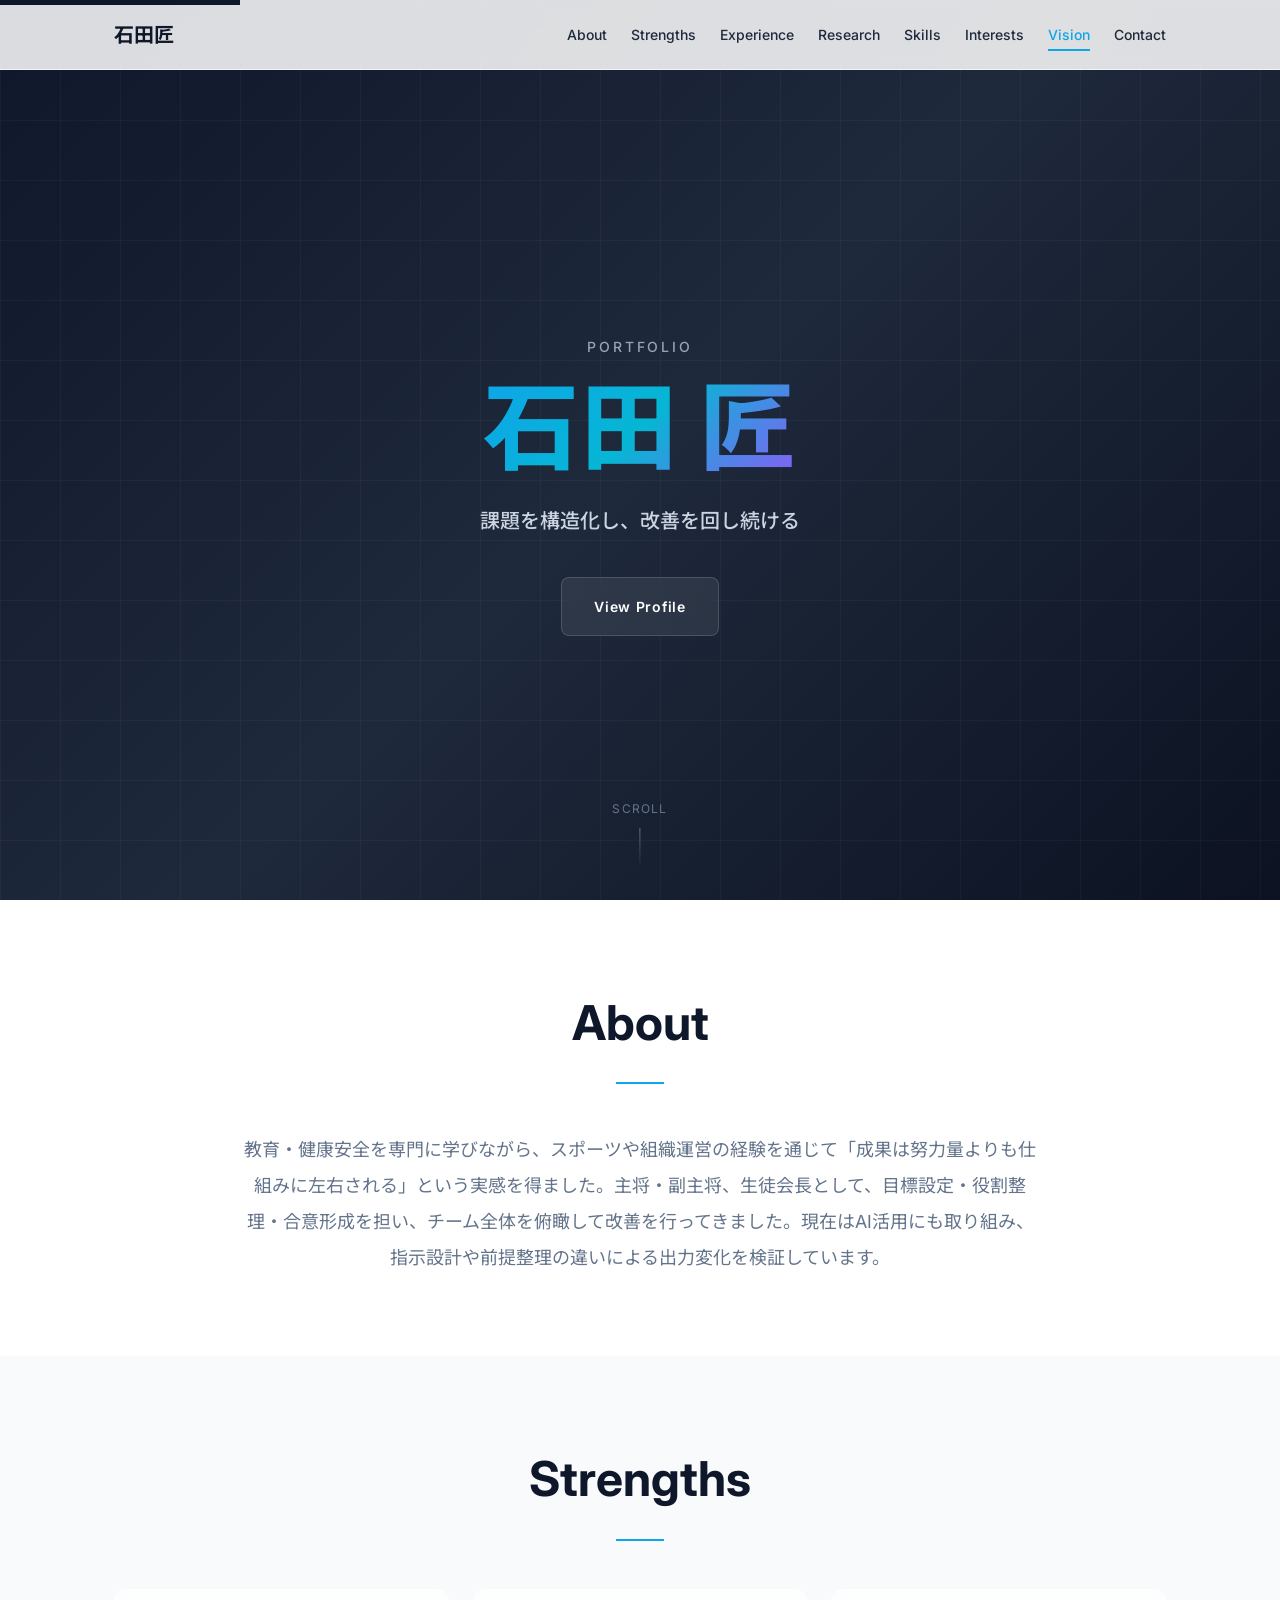
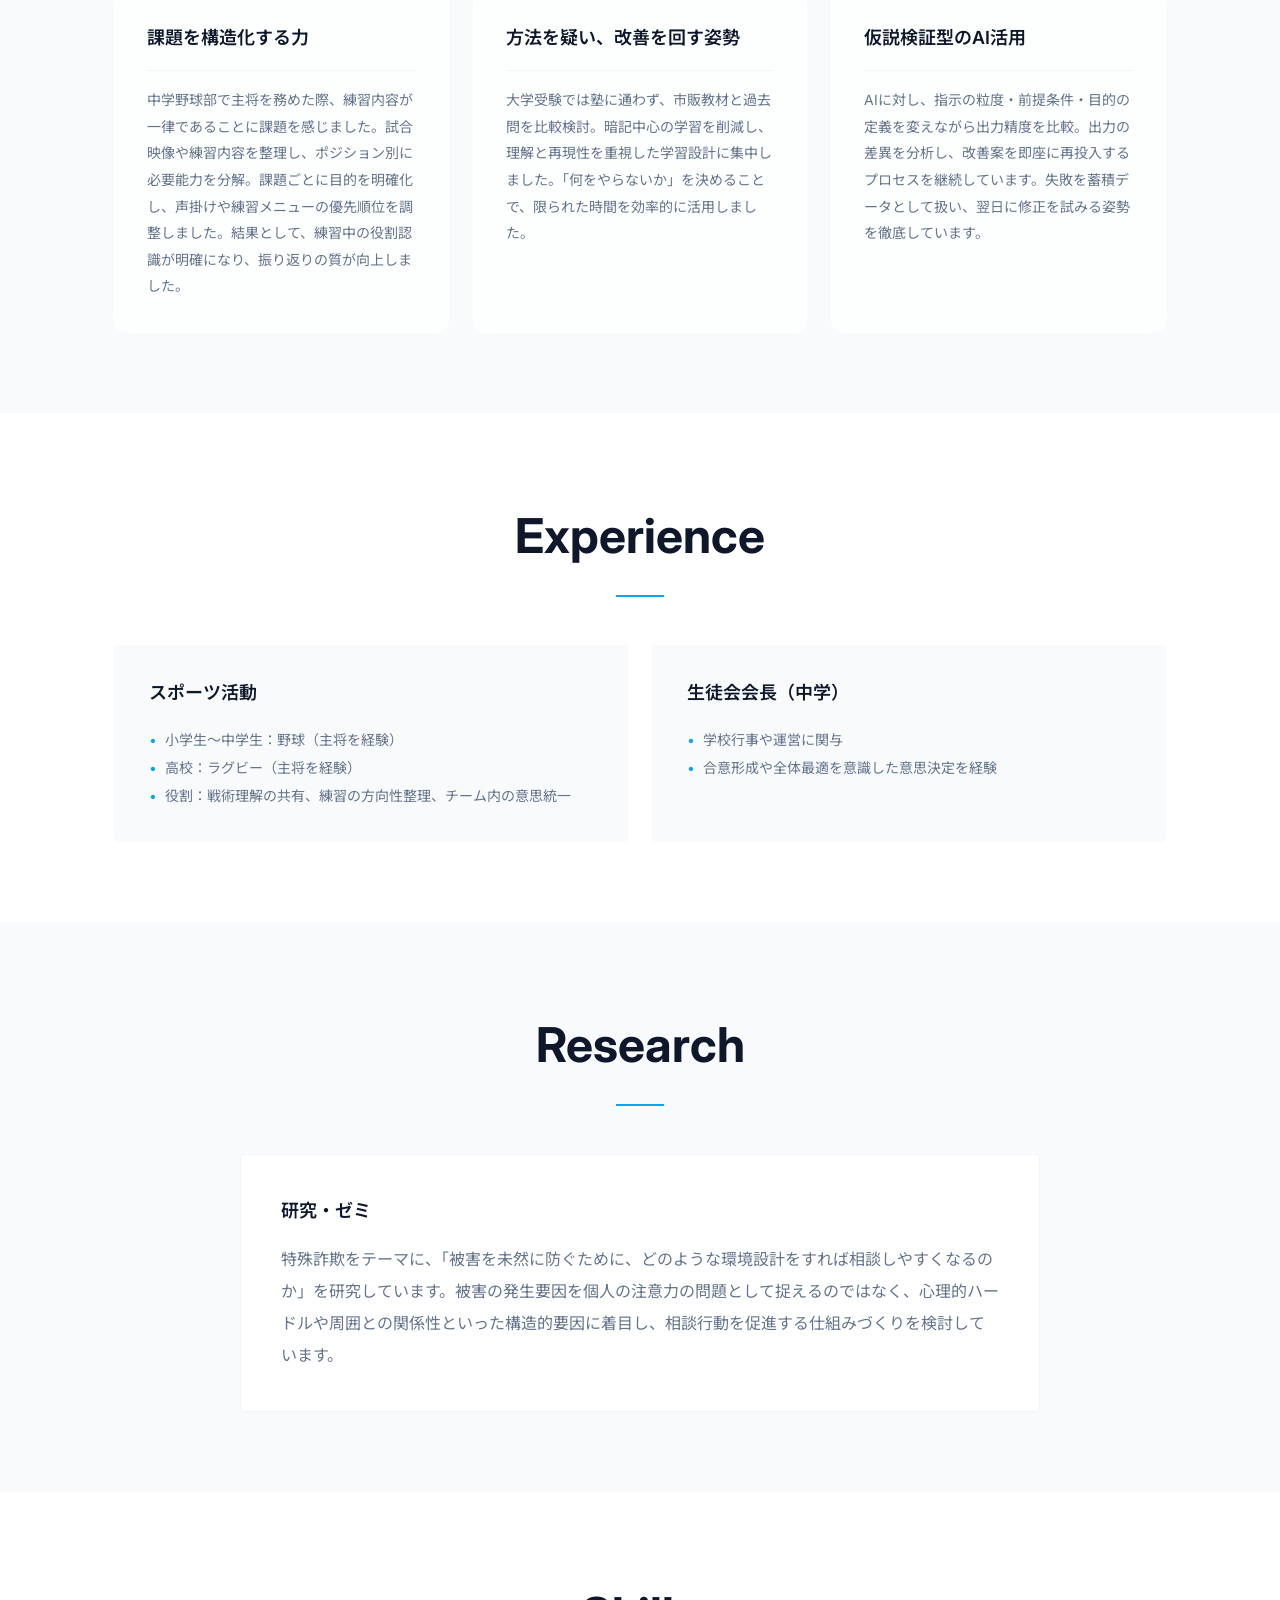
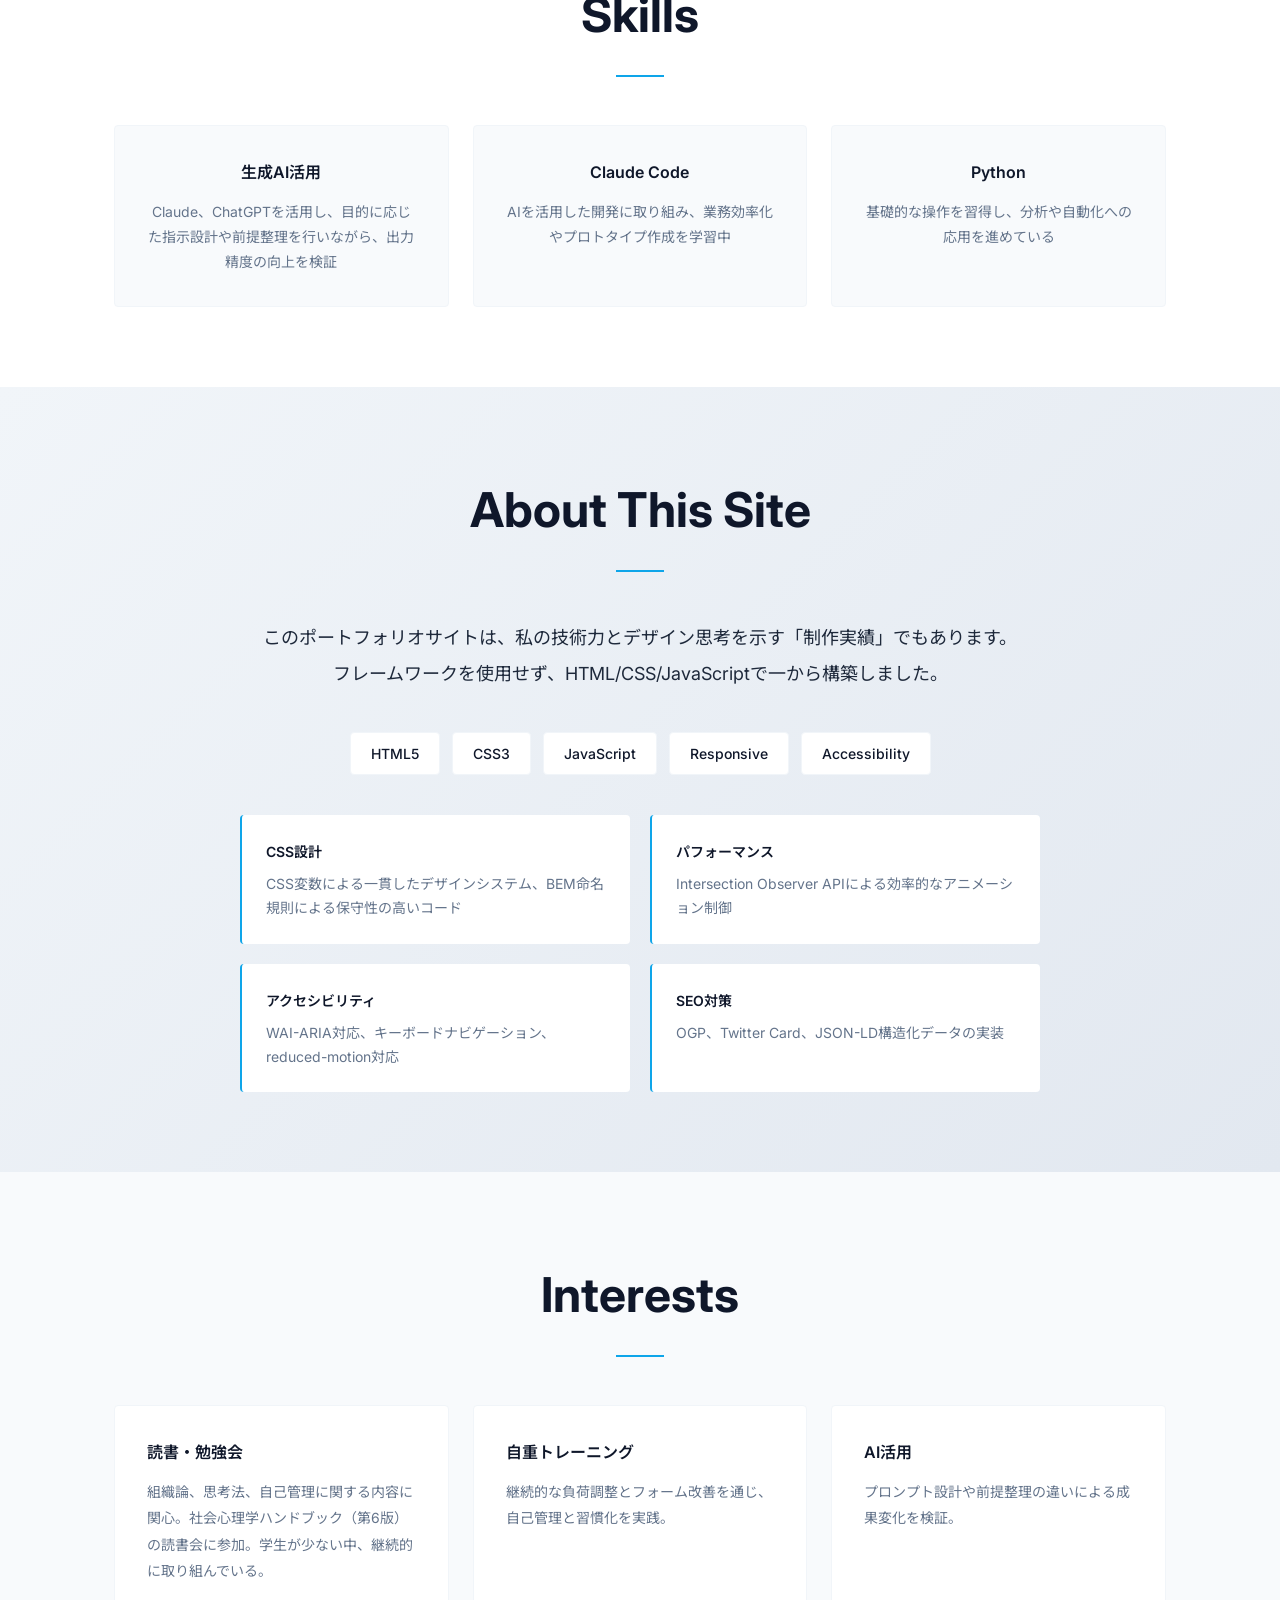
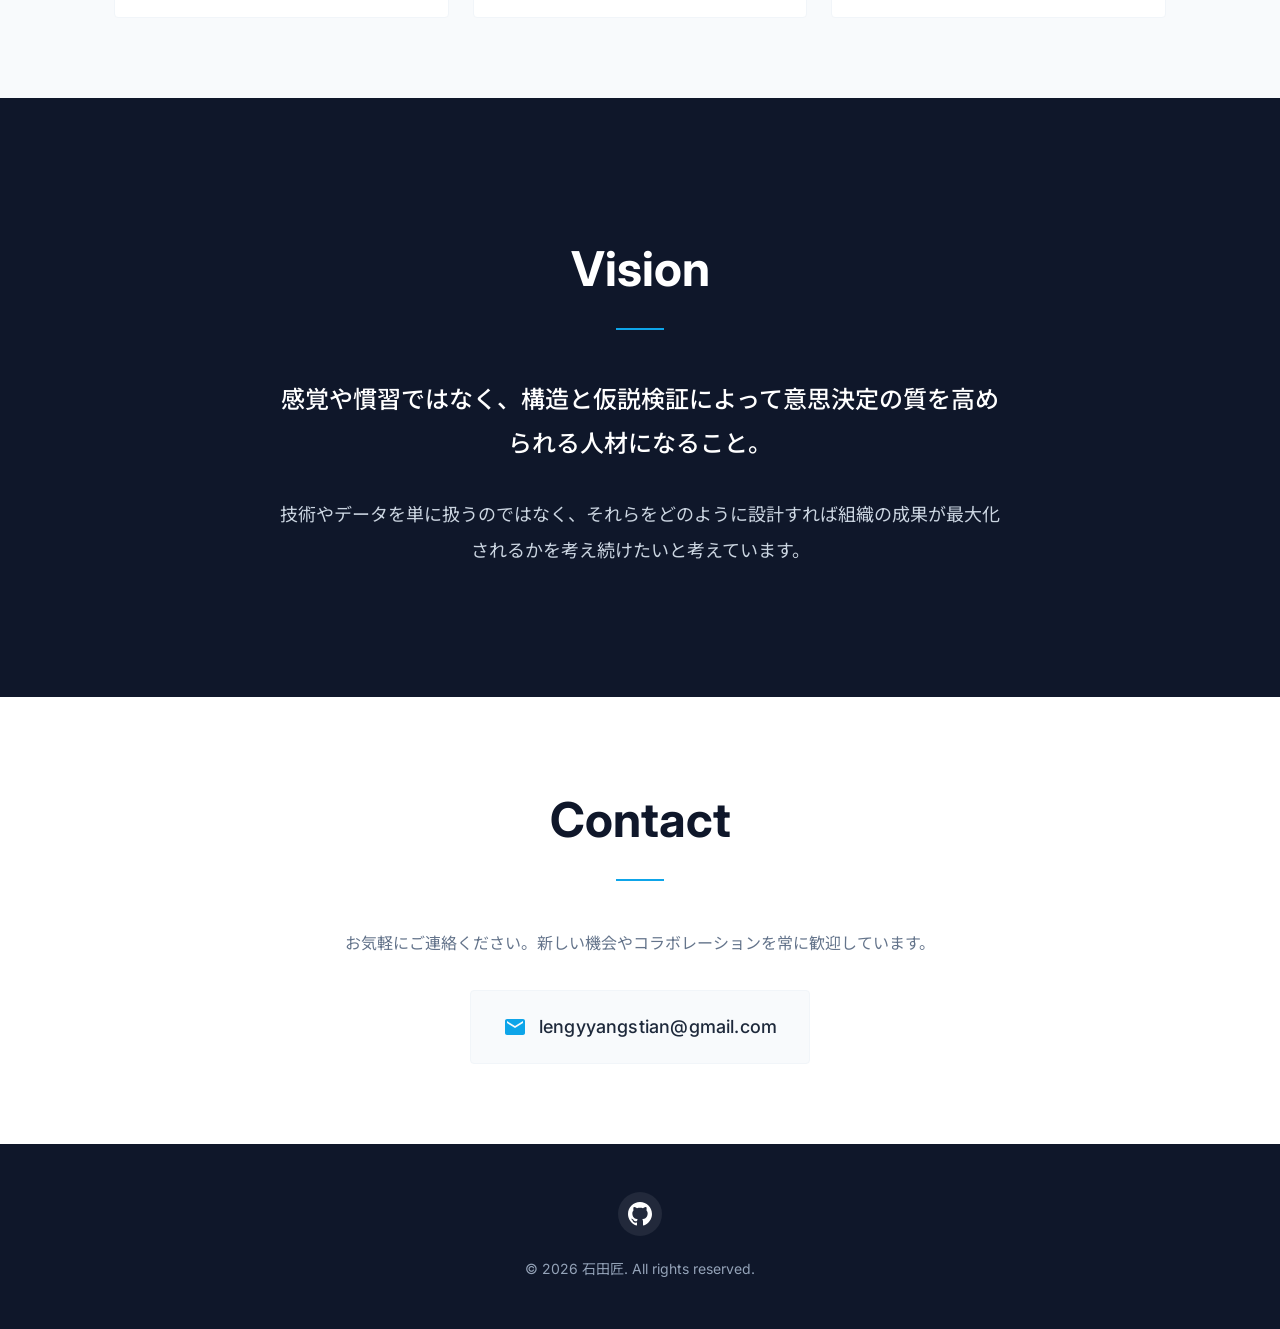
==== commit 50396fc3: "feat: Initialize portfolio site with core HTML structure, comprehensive CSS design system, and main " ====
--- a/index.html
+++ b/index.html
@@ -72,12 +72,12 @@
     <header class="header">
         <nav class="nav">
             <div class="nav__logo">石田匠</div>
-            <button class="nav__toggle" aria-label="メニューを開く">
+            <button class="nav__toggle" aria-label="メニューを開く" aria-expanded="false" aria-controls="nav-menu">
                 <span></span>
                 <span></span>
                 <span></span>
             </button>
-            <ul class="nav__menu">
+            <ul class="nav__menu" id="nav-menu">
                 <li><a href="#about">About</a></li>
                 <li><a href="#strengths">Strengths</a></li>
                 <li><a href="#experience">Experience</a></li>
--- a/css/style.css
+++ b/css/style.css
@@ -36,6 +36,19 @@
     /* グラデーション */
     --gradient-primary: linear-gradient(135deg, #0ea5e9 0%, #06b6d4 100%);
     --gradient-dark: linear-gradient(135deg, #0f172a 0%, #1e293b 100%);
+    --gradient-hero: linear-gradient(135deg, #0ea5e9 0%, #06b6d4 50%, #8b5cf6 100%);
+    --gradient-glow: radial-gradient(circle, rgba(14, 165, 233, 0.3) 0%, transparent 70%);
+
+    /* グラスモーフィズム */
+    --glass-bg: rgba(255, 255, 255, 0.08);
+    --glass-bg-hover: rgba(255, 255, 255, 0.12);
+    --glass-border: rgba(255, 255, 255, 0.15);
+    --glass-border-hover: rgba(255, 255, 255, 0.3);
+
+    /* グロー効果 */
+    --glow-primary: rgba(14, 165, 233, 0.4);
+    --glow-accent: rgba(6, 182, 212, 0.4);
+    --glow-purple: rgba(139, 92, 246, 0.4);
 
     /* ========================================
        Typography - 10段階スケール
@@ -50,8 +63,8 @@
     --text-2xl: 1.5rem;      /* 24px */
     --text-3xl: 1.875rem;    /* 30px */
     --text-4xl: 2.25rem;     /* 36px */
-    --text-hero: clamp(3rem, 10vw, 5rem);       /* ヒーロー専用 */
-    --text-section: clamp(1.75rem, 4vw, 2.5rem); /* セクションタイトル */
+    --text-hero: clamp(3.5rem, 12vw, 6rem);       /* ヒーロー専用（拡大） */
+    --text-section: clamp(2rem, 5vw, 3rem); /* セクションタイトル（拡大） */
 
     /* ========================================
        Spacing - 8pxベースシステム
@@ -108,7 +121,7 @@
 .progress-bar__fill {
     height: 100%;
     width: 0;
-    background: var(--color-secondary);
+    background: var(--gradient-hero);
     transition: width 0.1s ease-out;
 }
 
@@ -166,7 +179,9 @@
     }
 
     .hero__scroll,
-    .particle {
+    .particle,
+    .hero__glow,
+    .hero__shape {
         animation: none !important;
     }
 }
@@ -325,7 +340,7 @@
 }
 
 /* ========================================
-   Hero Section - 洗練ミニマル
+   Hero Section - モダン・インパクト
 ======================================== */
 .hero {
     min-height: 100vh;
@@ -335,9 +350,24 @@
     justify-content: center;
     text-align: center;
     padding: calc(var(--header-height) + var(--space-16)) var(--space-6) var(--space-16);
-    background: linear-gradient(180deg, var(--color-surface) 0%, var(--color-gray-50) 100%);
+    background: linear-gradient(135deg, var(--color-gray-900) 0%, var(--color-gray-800) 50%, #0c1222 100%);
     position: relative;
     overflow: hidden;
+}
+
+/* メッシュグリッドパターン */
+.hero::before {
+    content: "";
+    position: absolute;
+    top: 0;
+    left: 0;
+    right: 0;
+    bottom: 0;
+    background-image:
+        linear-gradient(rgba(255, 255, 255, 0.03) 1px, transparent 1px),
+        linear-gradient(90deg, rgba(255, 255, 255, 0.03) 1px, transparent 1px);
+    background-size: 60px 60px;
+    pointer-events: none;
 }
 
 .hero__background {
@@ -353,6 +383,57 @@
     display: none; /* パーティクル削除 */
 }
 
+/* グロー効果（ぼかし円） */
+.hero__glow {
+    position: absolute;
+    border-radius: 50%;
+    filter: blur(80px);
+    opacity: 0.6;
+    animation: glowPulse 8s ease-in-out infinite;
+}
+
+.hero__glow--1 {
+    width: 400px;
+    height: 400px;
+    background: var(--glow-primary);
+    top: 10%;
+    left: 10%;
+    animation-delay: 0s;
+}
+
+.hero__glow--2 {
+    width: 300px;
+    height: 300px;
+    background: var(--glow-accent);
+    top: 50%;
+    right: 15%;
+    animation-delay: -3s;
+}
+
+.hero__glow--3 {
+    width: 350px;
+    height: 350px;
+    background: var(--glow-purple);
+    bottom: 20%;
+    left: 20%;
+    animation-delay: -5s;
+}
+
+@keyframes glowPulse {
+    0%, 100% {
+        transform: scale(1) translate(0, 0);
+        opacity: 0.5;
+    }
+    33% {
+        transform: scale(1.1) translate(20px, -20px);
+        opacity: 0.7;
+    }
+    66% {
+        transform: scale(0.95) translate(-15px, 15px);
+        opacity: 0.4;
+    }
+}
+
 .hero__content {
     max-width: 640px;
     position: relative;
@@ -362,7 +443,7 @@
 .hero__label {
     font-size: var(--text-sm);
     font-weight: 500;
-    color: var(--color-text-subtle);
+    color: var(--color-gray-400);
     text-transform: uppercase;
     letter-spacing: 0.2em;
     margin-bottom: var(--space-4);
@@ -370,8 +451,11 @@
 
 .hero__title {
     font-size: var(--text-hero);
-    font-weight: 700;
-    color: var(--color-primary);
+    font-weight: 800;
+    background: var(--gradient-hero);
+    -webkit-background-clip: text;
+    -webkit-text-fill-color: transparent;
+    background-clip: text;
     margin-bottom: var(--space-6);
     letter-spacing: 0.02em;
     line-height: 1.1;
@@ -384,8 +468,21 @@
 .hero__role {
     font-size: var(--text-xl);
     font-weight: 500;
-    color: var(--color-text-muted);
+    color: var(--color-gray-300);
     line-height: 1.6;
+}
+
+/* タイピングエフェクト用カーソル */
+.hero__role--typing::after {
+    content: "|";
+    animation: blink 1s step-end infinite;
+    margin-left: 2px;
+    color: var(--color-secondary);
+}
+
+@keyframes blink {
+    0%, 100% { opacity: 1; }
+    50% { opacity: 0; }
 }
 
 .hero__cta {
@@ -400,24 +497,28 @@
     align-items: center;
     gap: var(--space-2);
     padding: var(--space-4) var(--space-8);
-    border-radius: 4px;
+    border-radius: 8px;
     font-weight: 600;
     font-size: var(--text-sm);
     text-decoration: none;
     letter-spacing: 0.05em;
     transition: all var(--transition-normal);
-    background-color: var(--color-primary);
+    /* グラスモーフィズム */
+    background: var(--glass-bg);
+    backdrop-filter: blur(10px);
+    -webkit-backdrop-filter: blur(10px);
+    border: 1px solid var(--glass-border);
     color: var(--color-surface);
 }
 
 .hero__button:hover {
-    background-color: var(--color-gray-800);
+    background: var(--glass-bg-hover);
+    border-color: var(--glass-border-hover);
     color: var(--color-surface);
     transform: translateY(-2px);
-    box-shadow: var(--shadow-lg);
-}
-
-/* スクロールインジケーター */
+    box-shadow: 0 8px 32px rgba(14, 165, 233, 0.3);
+}
+
 .hero__scroll {
     position: absolute;
     bottom: var(--space-8);
@@ -427,7 +528,7 @@
     flex-direction: column;
     align-items: center;
     gap: var(--space-2);
-    color: var(--color-text-subtle);
+    color: var(--color-gray-500);
     font-size: var(--text-xs);
     letter-spacing: 0.1em;
     text-transform: uppercase;
@@ -436,8 +537,8 @@
 
 .hero__scroll-line {
     width: 1px;
-    height: 48px;
-    background: linear-gradient(180deg, var(--color-text-subtle) 0%, transparent 100%);
+    height: 40px;
+    background: linear-gradient(180deg, var(--color-gray-500) 0%, transparent 100%);
     animation: scrollLine 2s ease-in-out infinite;
 }
 
@@ -452,9 +553,95 @@
     }
 }
 
+
+
+/* フローティングシェイプアニメーション */
+.hero__shapes {
+    position: absolute;
+    top: 0;
+    left: 0;
+    right: 0;
+    bottom: 0;
+    pointer-events: none;
+    overflow: hidden;
+}
+
+.hero__shape {
+    position: absolute;
+    opacity: 0.1;
+    animation: float 20s ease-in-out infinite;
+}
+
+.hero__shape--circle {
+    width: 120px;
+    height: 120px;
+    border-radius: 50%;
+    border: 2px solid var(--color-secondary);
+    top: 15%;
+    left: 10%;
+    animation-delay: 0s;
+}
+
+.hero__shape--square {
+    width: 80px;
+    height: 80px;
+    border: 2px solid var(--color-accent);
+    top: 60%;
+    right: 15%;
+    transform: rotate(45deg);
+    animation-delay: -5s;
+}
+
+.hero__shape--triangle {
+    width: 0;
+    height: 0;
+    border-left: 40px solid transparent;
+    border-right: 40px solid transparent;
+    border-bottom: 70px solid rgba(139, 92, 246, 0.3);
+    bottom: 25%;
+    left: 25%;
+    animation-delay: -10s;
+}
+
+.hero__shape--circle-sm {
+    width: 60px;
+    height: 60px;
+    border-radius: 50%;
+    background: rgba(14, 165, 233, 0.2);
+    top: 30%;
+    right: 25%;
+    animation-delay: -7s;
+}
+
+.hero__shape--square-sm {
+    width: 40px;
+    height: 40px;
+    border: 1px solid var(--color-secondary);
+    bottom: 40%;
+    left: 15%;
+    transform: rotate(30deg);
+    animation-delay: -12s;
+}
+
+@keyframes float {
+    0%, 100% {
+        transform: translateY(0) rotate(0deg);
+    }
+    25% {
+        transform: translateY(-20px) rotate(5deg);
+    }
+    50% {
+        transform: translateY(-10px) rotate(-3deg);
+    }
+    75% {
+        transform: translateY(-30px) rotate(2deg);
+    }
+}
+
 @keyframes scrollLine {
     0%, 100% {
         transform: scaleY(1);
+        transform-origin: top;
         opacity: 1;
     }
     50% {
@@ -472,7 +659,7 @@
 
 .section__title {
     font-size: var(--text-section);
-    font-weight: 600;
+    font-weight: 700;
     color: var(--color-primary);
     text-align: center;
     margin-bottom: var(--space-12);
@@ -521,16 +708,19 @@
 }
 
 .strength-card {
-    background-color: var(--color-surface);
+    background: rgba(255, 255, 255, 0.7);
+    backdrop-filter: blur(10px);
+    -webkit-backdrop-filter: blur(10px);
     padding: var(--space-8);
-    border-radius: 4px;
-    border: 1px solid var(--color-border-subtle);
+    border-radius: 12px;
+    border: 1px solid rgba(255, 255, 255, 0.5);
     transition: transform var(--transition-normal), box-shadow var(--transition-normal);
 }
 
 .strength-card:hover {
-    transform: translateY(-4px);
-    box-shadow: var(--shadow-lg);
+    transform: translateY(-4px) scale(1.02);
+    box-shadow: 0 8px 32px rgba(14, 165, 233, 0.2);
+    border-color: rgba(14, 165, 233, 0.3);
 }
 
 .strength-card__title {
@@ -565,7 +755,27 @@
     background-color: var(--color-gray-50);
     padding: var(--space-8);
     border-radius: 4px;
-    border-left: 3px solid var(--color-secondary);
+    border-left: 3px solid transparent;
+    position: relative;
+    transition: border-color var(--transition-normal);
+}
+
+/* 左ボーダーアニメーション */
+.experience-card::before {
+    content: "";
+    position: absolute;
+    left: 0;
+    top: 0;
+    width: 3px;
+    height: 100%;
+    background: var(--gradient-primary);
+    transform: scaleY(0);
+    transform-origin: bottom;
+    transition: transform var(--transition-normal);
+}
+
+.experience-card:hover::before {
+    transform: scaleY(1);
 }
 
 .experience-card__title {
@@ -763,8 +973,21 @@
     transition: transform var(--transition-normal), box-shadow var(--transition-normal);
 }
 
+/* 傾斜効果 */
+.interest-card:nth-child(1) {
+    transform: rotate(-1deg);
+}
+
+.interest-card:nth-child(2) {
+    transform: rotate(0.5deg);
+}
+
+.interest-card:nth-child(3) {
+    transform: rotate(-0.5deg);
+}
+
 .interest-card:hover {
-    transform: translateY(-4px);
+    transform: translateY(-4px) rotate(0deg);
     box-shadow: var(--shadow-lg);
 }
 
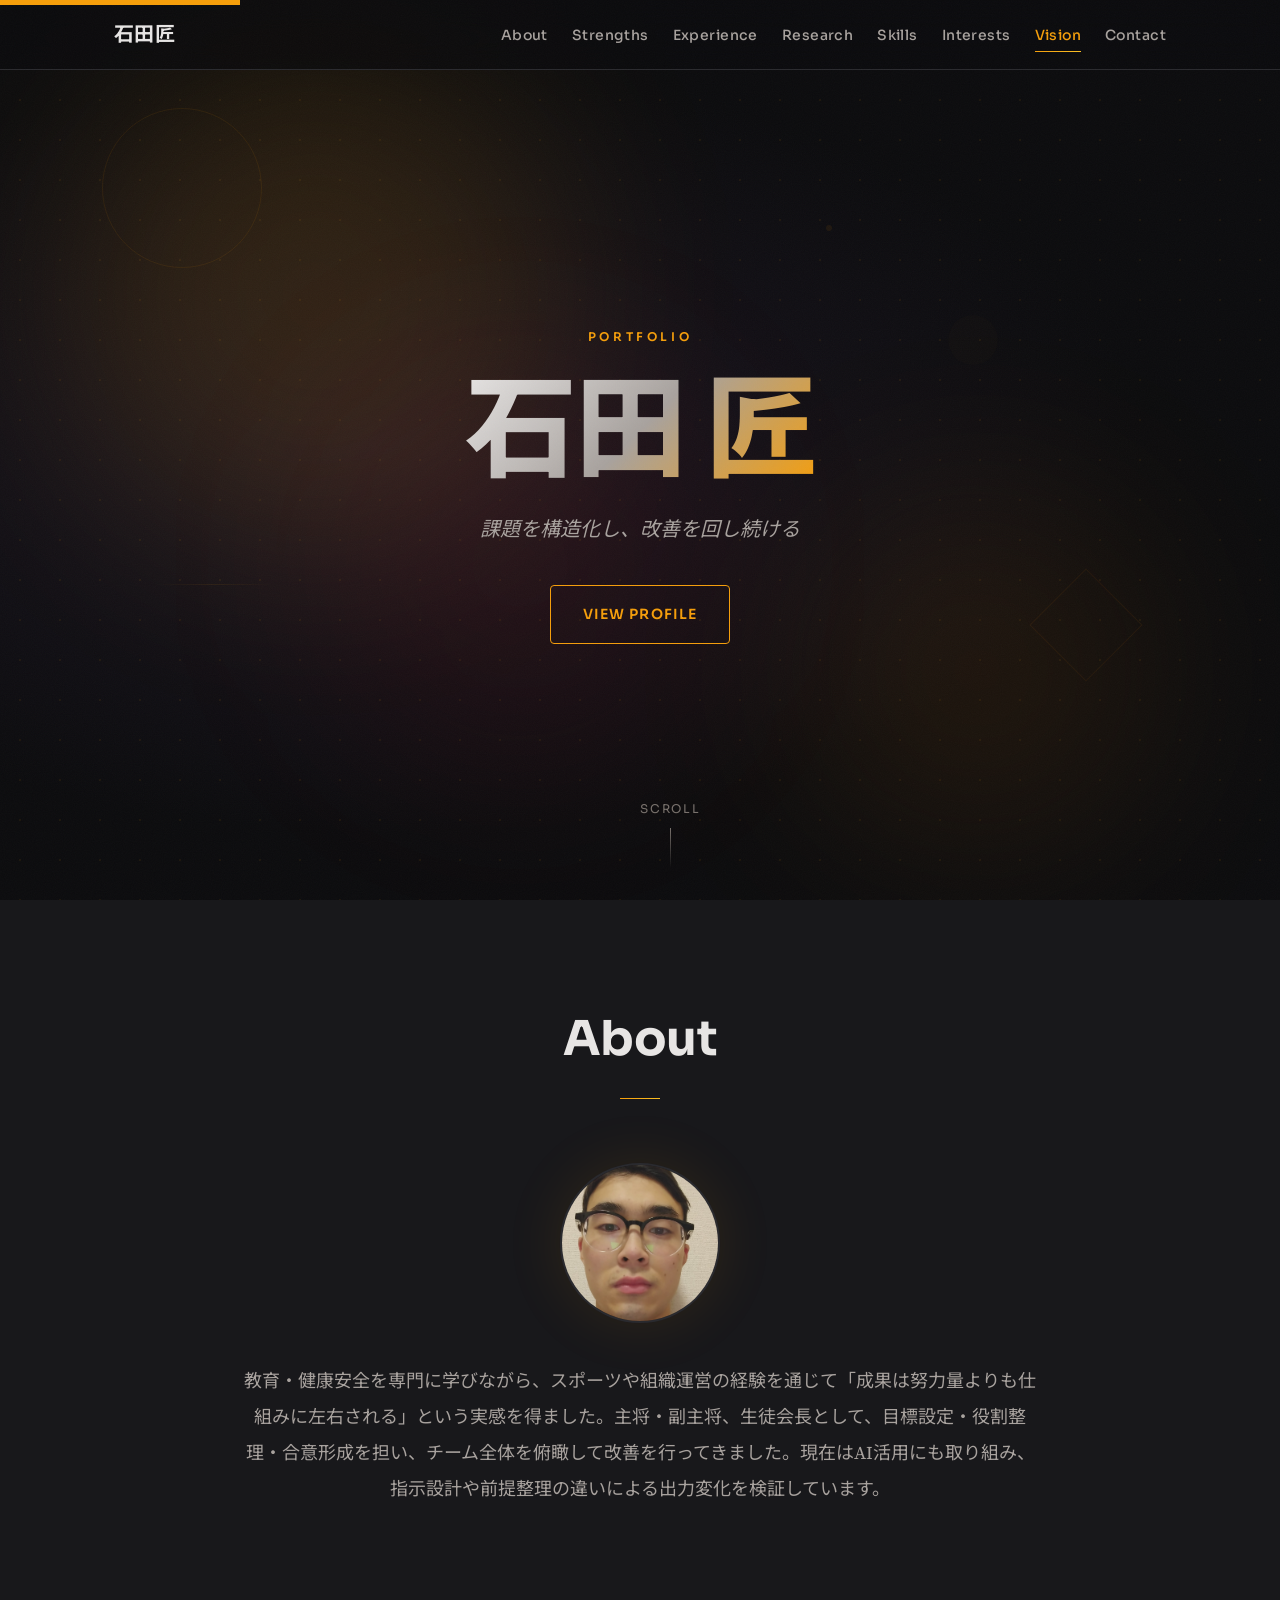
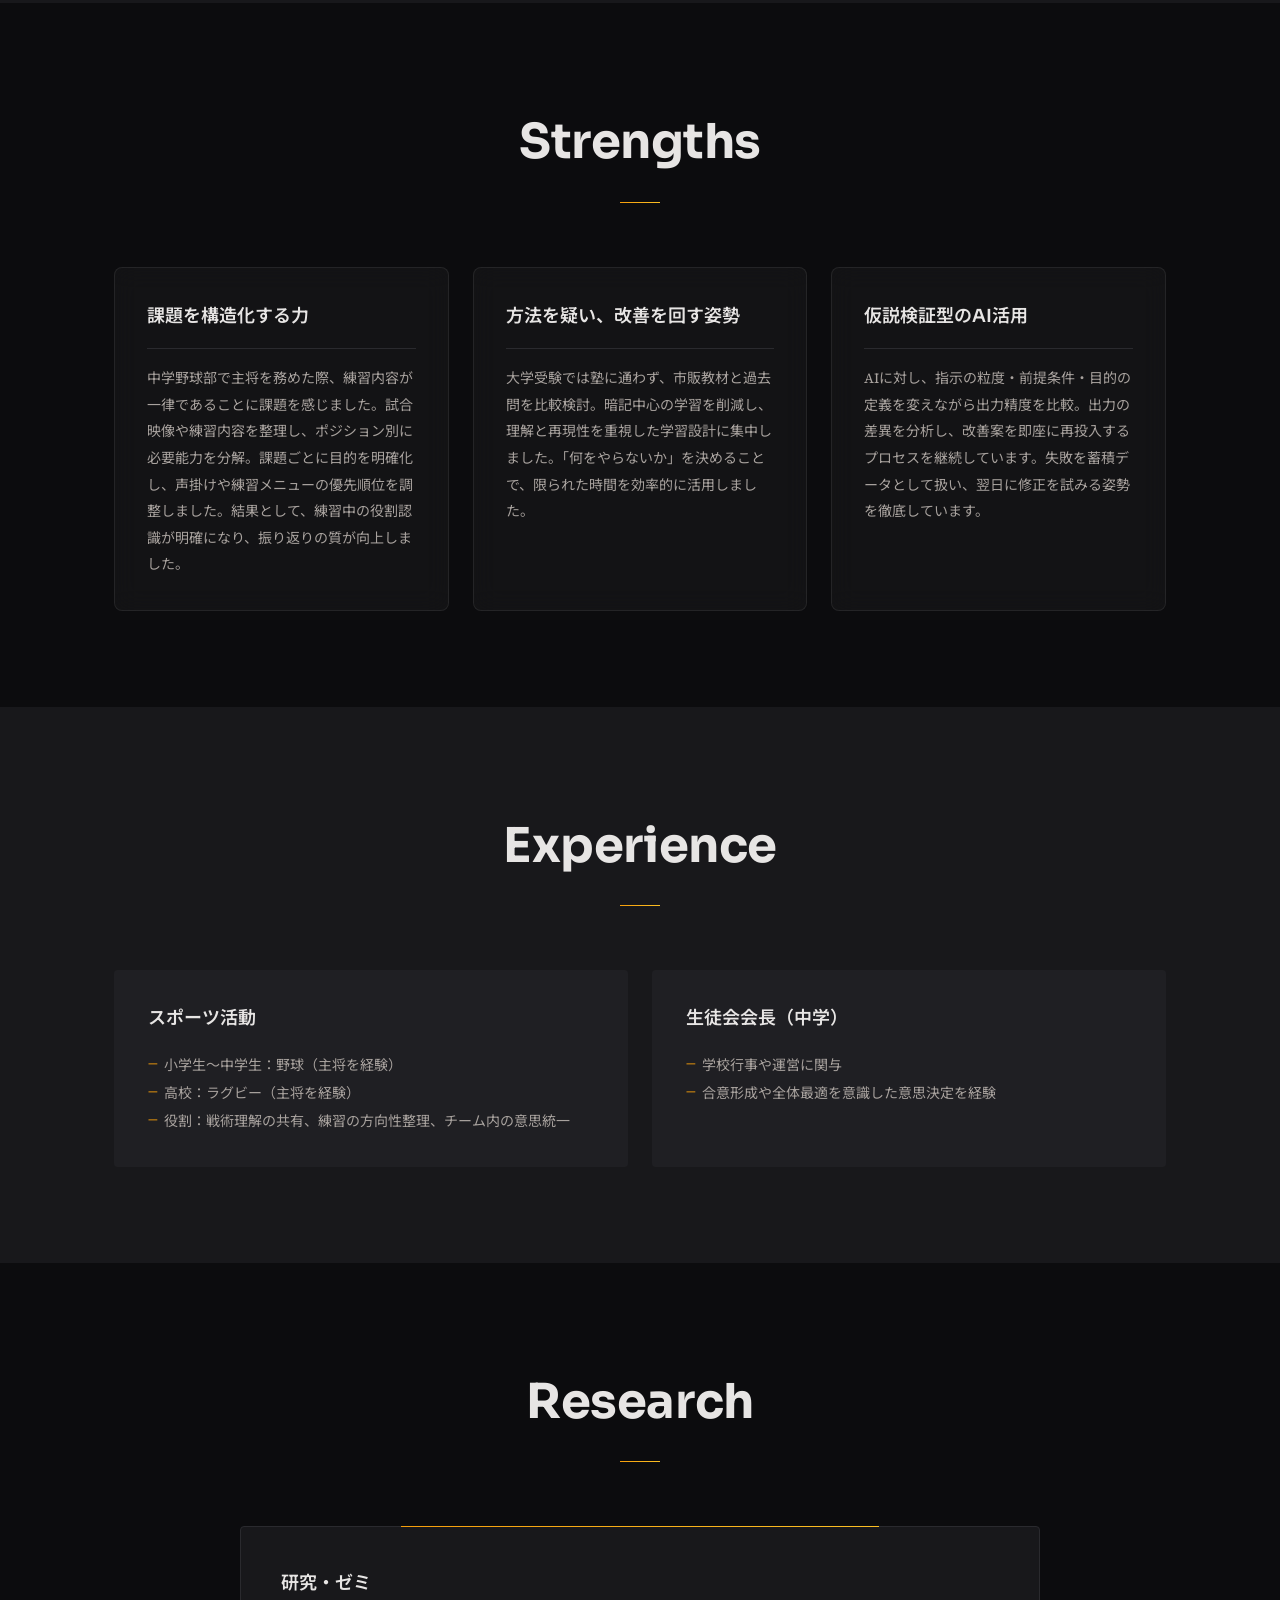
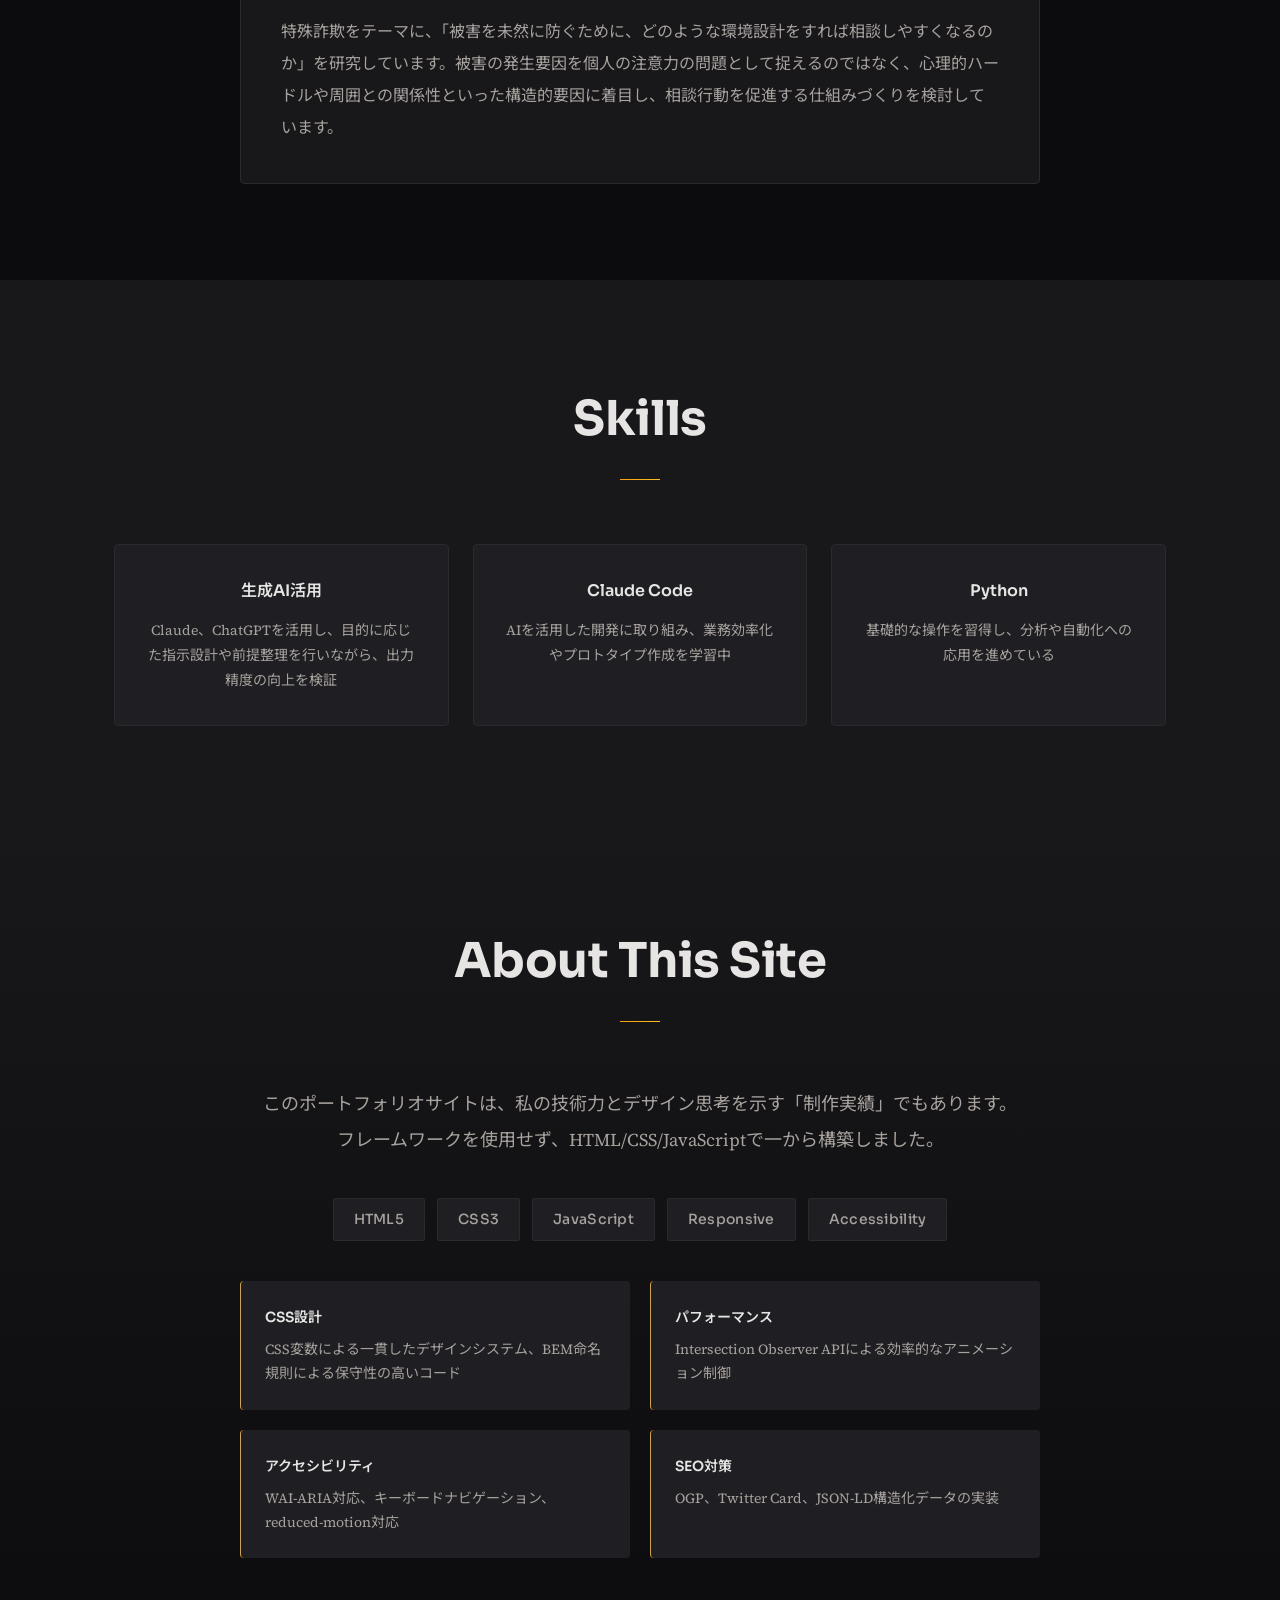
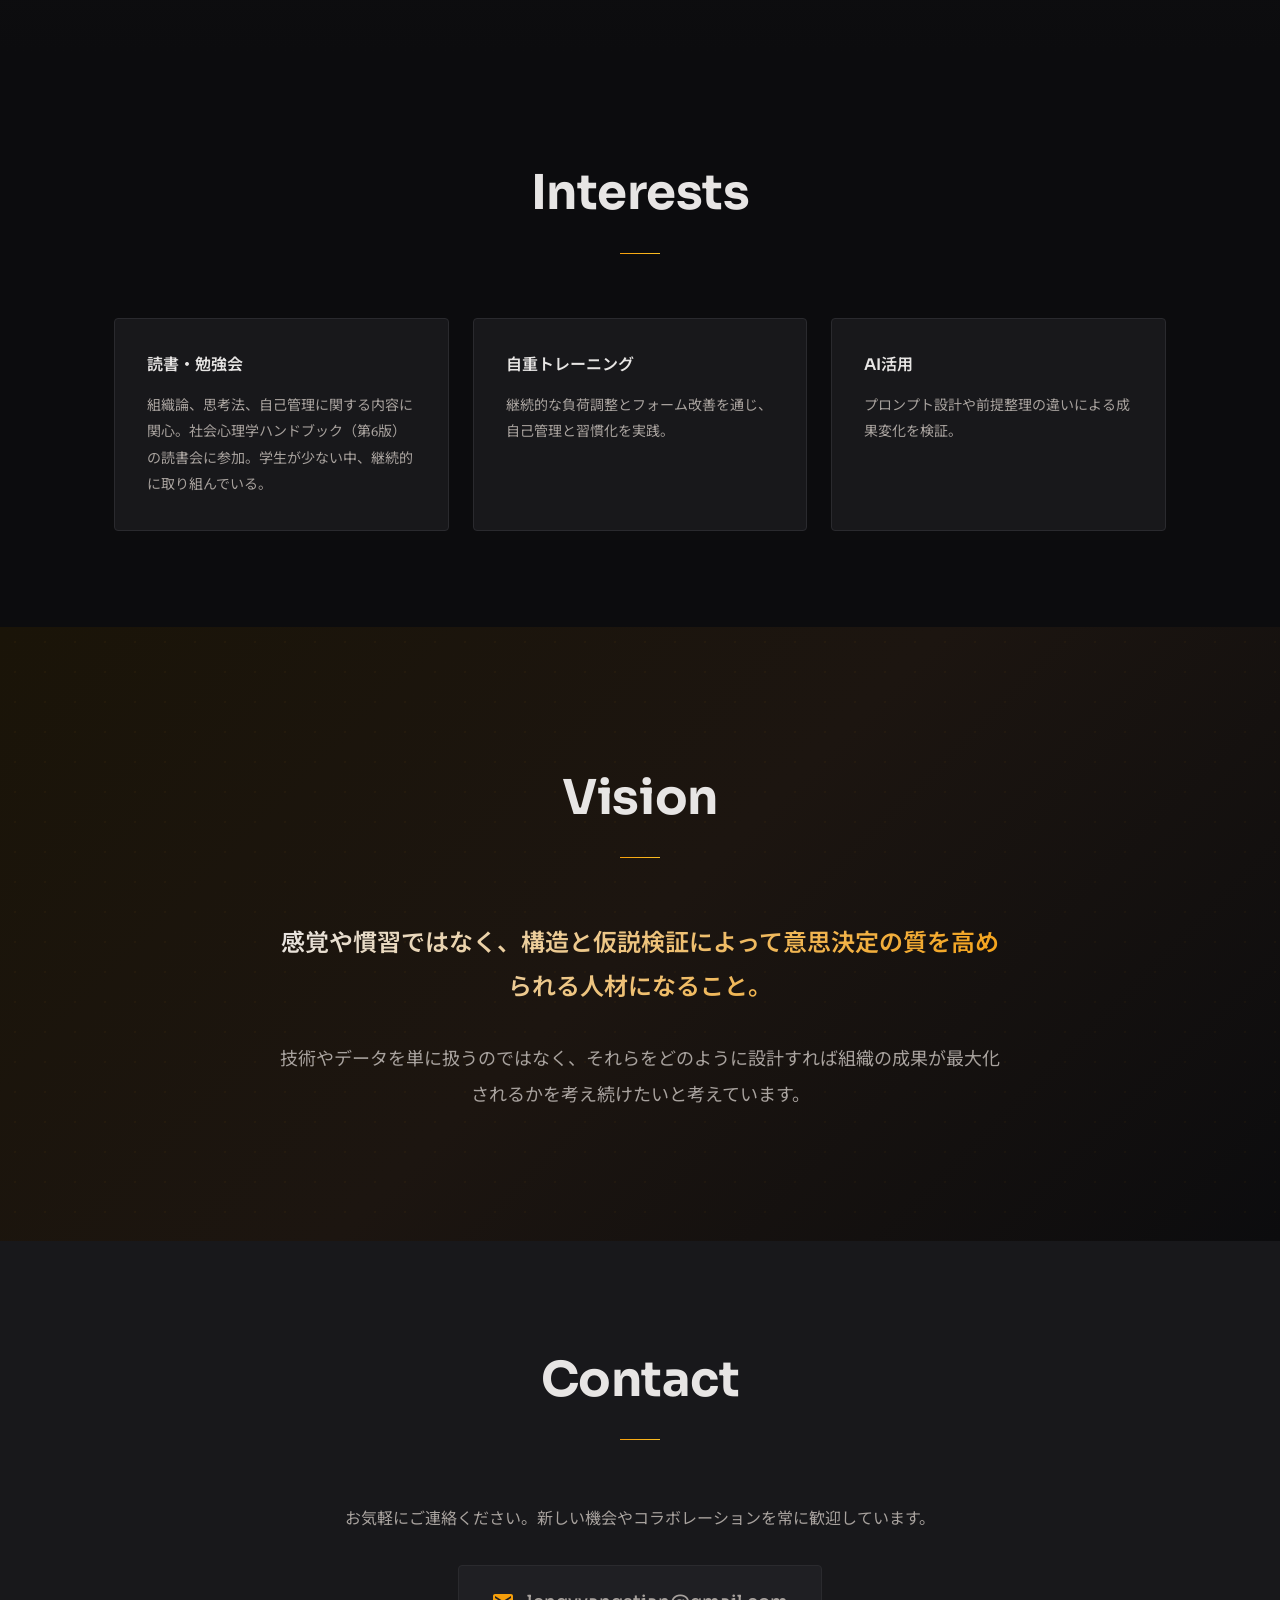
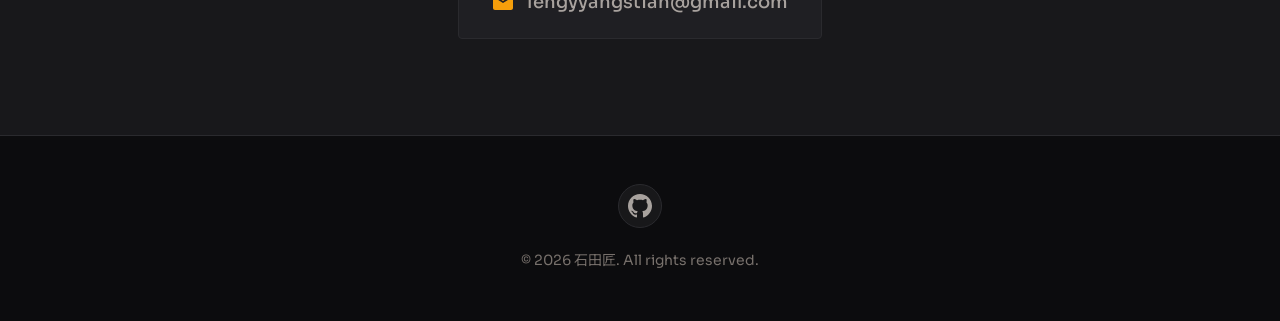
==== commit 02ad929e: "feat: Establish initial dark editorial design system with new CSS and JavaScript files." ====
--- a/index.html
+++ b/index.html
@@ -29,7 +29,7 @@
     <link rel="icon" type="image/png" sizes="16x16" href="assets/images/favicon-16x16.png">
     <link rel="apple-touch-icon" sizes="180x180" href="assets/images/apple-touch-icon.png">
     <link rel="manifest" href="site.webmanifest">
-    <meta name="theme-color" content="#0f172a">
+    <meta name="theme-color" content="#0c0c0e">
 
     <title>石田匠 | ポートフォリオ</title>
 
@@ -57,7 +57,7 @@
     <link rel="stylesheet" href="css/style.css">
     <link rel="preconnect" href="https://fonts.googleapis.com">
     <link rel="preconnect" href="https://fonts.gstatic.com" crossorigin>
-    <link href="https://fonts.googleapis.com/css2?family=Inter:wght@400;500;600;700&family=Noto+Sans+JP:wght@400;500;600;700&display=swap" rel="stylesheet">
+    <link href="https://fonts.googleapis.com/css2?family=Sora:wght@400;500;600;700;800&family=Source+Serif+4:ital,wght@0,400;0,500;0,600;0,700;1,400&family=Noto+Sans+JP:wght@400;500;600;700&display=swap" rel="stylesheet">
 </head>
 <body>
     <!-- Scroll Progress Bar -->
@@ -94,7 +94,16 @@
         <!-- ヒーローセクション -->
         <section class="hero">
             <div class="hero__background">
-                <div class="hero__particles" aria-hidden="true"></div>
+                <div class="hero__glow hero__glow--1" aria-hidden="true"></div>
+                <div class="hero__glow hero__glow--2" aria-hidden="true"></div>
+                <div class="hero__glow hero__glow--3" aria-hidden="true"></div>
+                <div class="hero__shapes" aria-hidden="true">
+                    <div class="hero__shape hero__shape--circle"></div>
+                    <div class="hero__shape hero__shape--square"></div>
+                    <div class="hero__shape hero__shape--circle-sm"></div>
+                    <div class="hero__shape hero__shape--line"></div>
+                    <div class="hero__shape hero__shape--dot"></div>
+                </div>
             </div>
             <div class="hero__content">
                 <p class="hero__label">Portfolio</p>
@@ -117,6 +126,9 @@
             <div class="container">
                 <h2 class="section__title">About</h2>
                 <div class="about__content">
+                    <div class="about__profile">
+                        <img src="assets/images/profile.jpg" alt="石田匠のプロフィール写真" class="about__image" width="200" height="200" loading="lazy">
+                    </div>
                     <p class="about__text">
                         教育・健康安全を専門に学びながら、スポーツや組織運営の経験を通じて「成果は努力量よりも仕組みに左右される」という実感を得ました。主将・副主将、生徒会長として、目標設定・役割整理・合意形成を担い、チーム全体を俯瞰して改善を行ってきました。現在はAI活用にも取り組み、指示設計や前提整理の違いによる出力変化を検証しています。
                     </p>
--- a/css/style.css
+++ b/css/style.css
@@ -1,87 +1,92 @@
 /* ========================================
    CSS Variables & Design System
-   「洗練ミニマル」デザインシステム
+   「洗練ダーク × エディトリアル」デザインシステム
+   frontend-design スキル準拠
 ======================================== */
 :root {
     /* ========================================
-       Colors - Refined Minimal Palette
+       Colors - Dark Editorial Palette
     ======================================== */
-    --color-primary: #0f172a;           /* より深いネイビー（高級感UP） */
-    --color-secondary: #0ea5e9;
-    --color-accent: #06b6d4;
-
-    /* 10段階グレースケール */
-    --color-gray-50: #f8fafc;
-    --color-gray-100: #f1f5f9;
-    --color-gray-200: #e2e8f0;
-    --color-gray-300: #cbd5e1;
-    --color-gray-400: #94a3b8;
-    --color-gray-500: #64748b;
-    --color-gray-600: #475569;
-    --color-gray-700: #334155;
-    --color-gray-800: #1e293b;
-    --color-gray-900: #0f172a;
+    --color-primary: #0c0c0e;
+    --color-secondary: #f59e0b;
+    --color-accent: #d97706;
+
+    /* ダークスケール */
+    --color-gray-50: #fafaf9;
+    --color-gray-100: #f5f5f4;
+    --color-gray-200: #e7e5e4;
+    --color-gray-300: #a8a29e;
+    --color-gray-400: #78716c;
+    --color-gray-500: #57534e;
+    --color-gray-600: #44403c;
+    --color-gray-700: #292524;
+    --color-gray-800: #1c1917;
+    --color-gray-900: #0c0c0e;
 
     /* テキストカラー */
-    --color-text: #1e293b;
-    --color-text-muted: #64748b;
-    --color-text-subtle: #94a3b8;
-
-    /* 背景・ボーダー */
-    --color-background: #f8fafc;
-    --color-surface: #ffffff;
-    --color-border: #e2e8f0;
-    --color-border-subtle: #f1f5f9;
+    --color-text: #e7e5e4;
+    --color-text-muted: #a8a29e;
+    --color-text-subtle: #78716c;
+
+    /* 背景・サーフェス */
+    --color-background: #0c0c0e;
+    --color-surface: #18181b;
+    --color-surface-elevated: #1f1f23;
+    --color-border: #2a2a2e;
+    --color-border-subtle: #1f1f23;
 
     /* グラデーション */
-    --gradient-primary: linear-gradient(135deg, #0ea5e9 0%, #06b6d4 100%);
-    --gradient-dark: linear-gradient(135deg, #0f172a 0%, #1e293b 100%);
-    --gradient-hero: linear-gradient(135deg, #0ea5e9 0%, #06b6d4 50%, #8b5cf6 100%);
-    --gradient-glow: radial-gradient(circle, rgba(14, 165, 233, 0.3) 0%, transparent 70%);
-
-    /* グラスモーフィズム */
-    --glass-bg: rgba(255, 255, 255, 0.08);
-    --glass-bg-hover: rgba(255, 255, 255, 0.12);
-    --glass-border: rgba(255, 255, 255, 0.15);
-    --glass-border-hover: rgba(255, 255, 255, 0.3);
+    --gradient-primary: linear-gradient(135deg, #f59e0b 0%, #d97706 100%);
+    --gradient-dark: linear-gradient(135deg, #0c0c0e 0%, #18181b 100%);
+    --gradient-hero: linear-gradient(135deg, #f59e0b 0%, #d97706 50%, #dc2626 100%);
+    --gradient-glow: radial-gradient(circle, rgba(245, 158, 11, 0.15) 0%, transparent 70%);
+    --gradient-amber: linear-gradient(135deg, #f59e0b 0%, #fbbf24 100%);
+
+    /* グラスモーフィズム（ダーク版） */
+    --glass-bg: rgba(255, 255, 255, 0.03);
+    --glass-bg-hover: rgba(255, 255, 255, 0.06);
+    --glass-border: rgba(255, 255, 255, 0.08);
+    --glass-border-hover: rgba(245, 158, 11, 0.3);
 
     /* グロー効果 */
-    --glow-primary: rgba(14, 165, 233, 0.4);
-    --glow-accent: rgba(6, 182, 212, 0.4);
-    --glow-purple: rgba(139, 92, 246, 0.4);
+    --glow-primary: rgba(245, 158, 11, 0.25);
+    --glow-accent: rgba(217, 119, 6, 0.2);
+    --glow-red: rgba(220, 38, 38, 0.15);
 
     /* ========================================
-       Typography - 10段階スケール
+       Typography - Sora + Source Serif 4
     ======================================== */
-    --font-family: 'Inter', 'Noto Sans JP', -apple-system, BlinkMacSystemFont, 'Segoe UI', Roboto, sans-serif;
-
-    --text-xs: 0.75rem;      /* 12px */
-    --text-sm: 0.875rem;     /* 14px */
-    --text-base: 1rem;       /* 16px */
-    --text-lg: 1.125rem;     /* 18px */
-    --text-xl: 1.25rem;      /* 20px */
-    --text-2xl: 1.5rem;      /* 24px */
-    --text-3xl: 1.875rem;    /* 30px */
-    --text-4xl: 2.25rem;     /* 36px */
-    --text-hero: clamp(3.5rem, 12vw, 6rem);       /* ヒーロー専用（拡大） */
-    --text-section: clamp(2rem, 5vw, 3rem); /* セクションタイトル（拡大） */
+    --font-display: 'Sora', 'Noto Sans JP', sans-serif;
+    --font-body: 'Source Serif 4', 'Noto Sans JP', Georgia, serif;
+    --font-family: var(--font-display);
+
+    --text-xs: 0.75rem;
+    --text-sm: 0.875rem;
+    --text-base: 1rem;
+    --text-lg: 1.125rem;
+    --text-xl: 1.25rem;
+    --text-2xl: 1.5rem;
+    --text-3xl: 1.875rem;
+    --text-4xl: 2.25rem;
+    --text-hero: clamp(4rem, 14vw, 7rem);
+    --text-section: clamp(2rem, 5vw, 3rem);
 
     /* ========================================
        Spacing - 8pxベースシステム
     ======================================== */
-    --space-1: 0.25rem;   /* 4px */
-    --space-2: 0.5rem;    /* 8px */
-    --space-3: 0.75rem;   /* 12px */
-    --space-4: 1rem;      /* 16px */
-    --space-5: 1.25rem;   /* 20px */
-    --space-6: 1.5rem;    /* 24px */
-    --space-8: 2rem;      /* 32px */
-    --space-10: 2.5rem;   /* 40px */
-    --space-12: 3rem;     /* 48px */
-    --space-16: 4rem;     /* 64px */
-    --space-20: 5rem;     /* 80px */
-    --space-24: 6rem;     /* 96px */
-    --space-32: 8rem;     /* 128px */
+    --space-1: 0.25rem;
+    --space-2: 0.5rem;
+    --space-3: 0.75rem;
+    --space-4: 1rem;
+    --space-5: 1.25rem;
+    --space-6: 1.5rem;
+    --space-8: 2rem;
+    --space-10: 2.5rem;
+    --space-12: 3rem;
+    --space-16: 4rem;
+    --space-20: 5rem;
+    --space-24: 6rem;
+    --space-32: 8rem;
 
     /* ========================================
        Layout
@@ -93,16 +98,35 @@
        Transitions
     ======================================== */
     --transition-fast: 0.15s ease;
-    --transition-normal: 0.25s cubic-bezier(0.4, 0, 0.2, 1);
-    --transition-slow: 0.4s ease;
+    --transition-normal: 0.3s cubic-bezier(0.4, 0, 0.2, 1);
+    --transition-slow: 0.5s cubic-bezier(0.4, 0, 0.2, 1);
 
     /* ========================================
-       Shadows - 繊細なシャドウシステム
+       Shadows - ダーク用シャドウ
     ======================================== */
-    --shadow-sm: 0 1px 2px rgba(0, 0, 0, 0.04);
-    --shadow-md: 0 4px 12px rgba(0, 0, 0, 0.06);
-    --shadow-lg: 0 12px 32px rgba(0, 0, 0, 0.08);
-    --shadow-elegant: 0 32px 64px -16px rgba(0, 0, 0, 0.14);
+    --shadow-sm: 0 1px 2px rgba(0, 0, 0, 0.3);
+    --shadow-md: 0 4px 12px rgba(0, 0, 0, 0.4);
+    --shadow-lg: 0 12px 32px rgba(0, 0, 0, 0.5);
+    --shadow-elegant: 0 32px 64px -16px rgba(0, 0, 0, 0.6);
+    --shadow-glow: 0 0 40px rgba(245, 158, 11, 0.15);
+}
+
+/* ========================================
+   Noise Texture Overlay
+======================================== */
+body::before {
+    content: "";
+    position: fixed;
+    top: 0;
+    left: 0;
+    width: 100%;
+    height: 100%;
+    opacity: 0.03;
+    z-index: 9999;
+    pointer-events: none;
+    background-image: url("data:image/svg+xml,%3Csvg viewBox='0 0 256 256' xmlns='http://www.w3.org/2000/svg'%3E%3Cfilter id='noise'%3E%3CfeTurbulence type='fractalNoise' baseFrequency='0.9' numOctaves='4' stitchTiles='stitch'/%3E%3C/filter%3E%3Crect width='100%25' height='100%25' filter='url(%23noise)'/%3E%3C/svg%3E");
+    background-repeat: repeat;
+    background-size: 256px 256px;
 }
 
 /* ========================================
@@ -113,7 +137,7 @@
     top: 0;
     left: 0;
     width: 100%;
-    height: 3px;
+    height: 2px;
     background-color: transparent;
     z-index: 1001;
 }
@@ -121,7 +145,7 @@
 .progress-bar__fill {
     height: 100%;
     width: 0;
-    background: var(--gradient-hero);
+    background: var(--gradient-amber);
     transition: width 0.1s ease-out;
 }
 
@@ -132,12 +156,12 @@
     position: absolute;
     top: -40px;
     left: 0;
-    background-color: var(--color-primary);
-    color: var(--color-surface);
+    background-color: var(--color-secondary);
+    color: var(--color-primary);
     padding: var(--space-2) var(--space-4);
     z-index: 9999;
     text-decoration: none;
-    font-weight: 500;
+    font-weight: 600;
     transition: top var(--transition-fast);
 }
 
@@ -179,7 +203,6 @@
     }
 
     .hero__scroll,
-    .particle,
     .hero__glow,
     .hero__shape {
         animation: none !important;
@@ -203,12 +226,14 @@
 }
 
 body {
-    font-family: var(--font-family);
+    font-family: var(--font-body);
     font-size: var(--text-base);
     font-weight: 400;
     line-height: 1.8;
     color: var(--color-text);
     background-color: var(--color-background);
+    -webkit-font-smoothing: antialiased;
+    -moz-osx-font-smoothing: grayscale;
 }
 
 img {
@@ -224,7 +249,7 @@
 }
 
 a:hover {
-    color: var(--color-primary);
+    color: var(--color-text);
 }
 
 ul {
@@ -242,7 +267,7 @@
 }
 
 /* ========================================
-   Header & Navigation - 玻璃効果
+   Header & Navigation - ダークグラス
 ======================================== */
 .header {
     position: fixed;
@@ -250,10 +275,10 @@
     left: 0;
     right: 0;
     height: var(--header-height);
-    background: rgba(255, 255, 255, 0.85);
-    backdrop-filter: blur(12px);
-    -webkit-backdrop-filter: blur(12px);
-    border-bottom: 1px solid var(--color-border-subtle);
+    background: rgba(12, 12, 14, 0.8);
+    backdrop-filter: blur(16px) saturate(180%);
+    -webkit-backdrop-filter: blur(16px) saturate(180%);
+    border-bottom: 1px solid var(--color-border);
     z-index: 1000;
 }
 
@@ -268,9 +293,11 @@
 }
 
 .nav__logo {
+    font-family: var(--font-display);
     font-size: 1.25rem;
     font-weight: 700;
-    color: var(--color-primary);
+    color: var(--color-text);
+    letter-spacing: 0.02em;
 }
 
 .nav__menu {
@@ -279,11 +306,14 @@
 }
 
 .nav__menu a {
-    color: var(--color-text);
+    font-family: var(--font-display);
+    color: var(--color-text-muted);
     font-size: var(--text-sm);
     font-weight: 500;
     padding: var(--space-2) 0;
     position: relative;
+    letter-spacing: 0.03em;
+    transition: color var(--transition-normal);
 }
 
 .nav__menu a::after {
@@ -292,9 +322,13 @@
     bottom: 0;
     left: 0;
     width: 0;
-    height: 2px;
-    background-color: var(--color-secondary);
-    transition: width var(--transition-fast);
+    height: 1px;
+    background: var(--gradient-amber);
+    transition: width var(--transition-normal);
+}
+
+.nav__menu a:hover {
+    color: var(--color-text);
 }
 
 .nav__menu a:hover::after {
@@ -322,8 +356,8 @@
 .nav__toggle span {
     display: block;
     width: 24px;
-    height: 2px;
-    background-color: var(--color-primary);
+    height: 1.5px;
+    background-color: var(--color-text);
     transition: transform var(--transition-fast), opacity var(--transition-fast);
 }
 
@@ -340,7 +374,7 @@
 }
 
 /* ========================================
-   Hero Section - モダン・インパクト
+   Hero Section - ダーク・エディトリアル
 ======================================== */
 .hero {
     min-height: 100vh;
@@ -350,12 +384,12 @@
     justify-content: center;
     text-align: center;
     padding: calc(var(--header-height) + var(--space-16)) var(--space-6) var(--space-16);
-    background: linear-gradient(135deg, var(--color-gray-900) 0%, var(--color-gray-800) 50%, #0c1222 100%);
+    background: radial-gradient(ellipse at 30% 50%, #1a1520 0%, var(--color-primary) 60%);
     position: relative;
     overflow: hidden;
 }
 
-/* メッシュグリッドパターン */
+/* 微細ドットパターン */
 .hero::before {
     content: "";
     position: absolute;
@@ -363,10 +397,8 @@
     left: 0;
     right: 0;
     bottom: 0;
-    background-image:
-        linear-gradient(rgba(255, 255, 255, 0.03) 1px, transparent 1px),
-        linear-gradient(90deg, rgba(255, 255, 255, 0.03) 1px, transparent 1px);
-    background-size: 60px 60px;
+    background-image: radial-gradient(rgba(245, 158, 11, 0.07) 1px, transparent 1px);
+    background-size: 40px 40px;
     pointer-events: none;
 }
 
@@ -379,96 +411,183 @@
     pointer-events: none;
 }
 
-.hero__particles {
-    display: none; /* パーティクル削除 */
-}
-
 /* グロー効果（ぼかし円） */
 .hero__glow {
     position: absolute;
     border-radius: 50%;
-    filter: blur(80px);
-    opacity: 0.6;
-    animation: glowPulse 8s ease-in-out infinite;
+    filter: blur(100px);
+    opacity: 0.5;
+    animation: glowPulse 10s ease-in-out infinite;
 }
 
 .hero__glow--1 {
+    width: 500px;
+    height: 500px;
+    background: var(--glow-primary);
+    top: 5%;
+    left: 5%;
+    animation-delay: 0s;
+}
+
+.hero__glow--2 {
+    width: 350px;
+    height: 350px;
+    background: var(--glow-accent);
+    top: 55%;
+    right: 10%;
+    animation-delay: -4s;
+}
+
+.hero__glow--3 {
     width: 400px;
     height: 400px;
-    background: var(--glow-primary);
-    top: 10%;
-    left: 10%;
-    animation-delay: 0s;
-}
-
-.hero__glow--2 {
-    width: 300px;
-    height: 300px;
-    background: var(--glow-accent);
-    top: 50%;
-    right: 15%;
-    animation-delay: -3s;
-}
-
-.hero__glow--3 {
-    width: 350px;
-    height: 350px;
-    background: var(--glow-purple);
-    bottom: 20%;
-    left: 20%;
-    animation-delay: -5s;
+    background: var(--glow-red);
+    bottom: 15%;
+    left: 25%;
+    animation-delay: -7s;
 }
 
 @keyframes glowPulse {
     0%, 100% {
         transform: scale(1) translate(0, 0);
-        opacity: 0.5;
+        opacity: 0.4;
     }
     33% {
-        transform: scale(1.1) translate(20px, -20px);
-        opacity: 0.7;
+        transform: scale(1.15) translate(30px, -20px);
+        opacity: 0.6;
     }
     66% {
-        transform: scale(0.95) translate(-15px, 15px);
-        opacity: 0.4;
+        transform: scale(0.9) translate(-20px, 20px);
+        opacity: 0.3;
+    }
+}
+
+/* フローティングシェイプ */
+.hero__shapes {
+    position: absolute;
+    top: 0;
+    left: 0;
+    right: 0;
+    bottom: 0;
+    pointer-events: none;
+    overflow: hidden;
+}
+
+.hero__shape {
+    position: absolute;
+    opacity: 0.08;
+    animation: float 25s ease-in-out infinite;
+}
+
+.hero__shape--circle {
+    width: 160px;
+    height: 160px;
+    border-radius: 50%;
+    border: 1px solid var(--color-secondary);
+    top: 12%;
+    left: 8%;
+    animation-delay: 0s;
+}
+
+.hero__shape--square {
+    width: 80px;
+    height: 80px;
+    border: 1px solid var(--color-accent);
+    top: 65%;
+    right: 12%;
+    transform: rotate(45deg);
+    animation-delay: -5s;
+}
+
+.hero__shape--circle-sm {
+    width: 50px;
+    height: 50px;
+    border-radius: 50%;
+    background: rgba(245, 158, 11, 0.15);
+    top: 35%;
+    right: 22%;
+    animation-delay: -8s;
+}
+
+.hero__shape--line {
+    width: 120px;
+    height: 1px;
+    background: linear-gradient(90deg, transparent, var(--color-secondary), transparent);
+    bottom: 35%;
+    left: 12%;
+    animation-delay: -12s;
+}
+
+.hero__shape--dot {
+    width: 6px;
+    height: 6px;
+    border-radius: 50%;
+    background: var(--color-secondary);
+    top: 25%;
+    right: 35%;
+    animation-delay: -3s;
+}
+
+@keyframes float {
+    0%, 100% {
+        transform: translateY(0) rotate(0deg);
+    }
+    25% {
+        transform: translateY(-25px) rotate(3deg);
+    }
+    50% {
+        transform: translateY(-12px) rotate(-2deg);
+    }
+    75% {
+        transform: translateY(-35px) rotate(1deg);
     }
 }
 
 .hero__content {
-    max-width: 640px;
+    max-width: 700px;
     position: relative;
     z-index: 1;
 }
 
 .hero__label {
-    font-size: var(--text-sm);
-    font-weight: 500;
-    color: var(--color-gray-400);
+    font-family: var(--font-display);
+    font-size: var(--text-xs);
+    font-weight: 600;
+    color: var(--color-secondary);
     text-transform: uppercase;
-    letter-spacing: 0.2em;
-    margin-bottom: var(--space-4);
+    letter-spacing: 0.3em;
+    margin-bottom: var(--space-6);
+    opacity: 0;
+    animation: fadeUp 0.8s ease forwards 0.3s;
 }
 
 .hero__title {
+    font-family: var(--font-display);
     font-size: var(--text-hero);
     font-weight: 800;
-    background: var(--gradient-hero);
+    background: linear-gradient(135deg, var(--color-text) 0%, var(--color-gray-300) 50%, var(--color-secondary) 100%);
     -webkit-background-clip: text;
     -webkit-text-fill-color: transparent;
     background-clip: text;
     margin-bottom: var(--space-6);
-    letter-spacing: 0.02em;
-    line-height: 1.1;
+    letter-spacing: -0.02em;
+    line-height: 1.05;
+    opacity: 0;
+    animation: fadeUp 0.8s ease forwards 0.5s;
 }
 
 .hero__subtitle {
     margin-bottom: var(--space-8);
+    opacity: 0;
+    animation: fadeUp 0.8s ease forwards 0.7s;
 }
 
 .hero__role {
+    font-family: var(--font-body);
     font-size: var(--text-xl);
-    font-weight: 500;
-    color: var(--color-gray-300);
+    font-weight: 400;
+    font-style: italic;
+    color: var(--color-text-muted);
     line-height: 1.6;
 }
 
@@ -485,38 +604,49 @@
     50% { opacity: 0; }
 }
 
+@keyframes fadeUp {
+    from {
+        opacity: 0;
+        transform: translateY(20px);
+    }
+    to {
+        opacity: 1;
+        transform: translateY(0);
+    }
+}
+
 .hero__cta {
     display: flex;
     gap: var(--space-4);
     justify-content: center;
     margin-top: var(--space-10);
+    opacity: 0;
+    animation: fadeUp 0.8s ease forwards 0.9s;
 }
 
 .hero__button {
+    font-family: var(--font-display);
     display: inline-flex;
     align-items: center;
     gap: var(--space-2);
     padding: var(--space-4) var(--space-8);
-    border-radius: 8px;
+    border-radius: 4px;
     font-weight: 600;
     font-size: var(--text-sm);
     text-decoration: none;
-    letter-spacing: 0.05em;
+    letter-spacing: 0.08em;
+    text-transform: uppercase;
     transition: all var(--transition-normal);
-    /* グラスモーフィズム */
-    background: var(--glass-bg);
-    backdrop-filter: blur(10px);
-    -webkit-backdrop-filter: blur(10px);
-    border: 1px solid var(--glass-border);
-    color: var(--color-surface);
+    background: transparent;
+    border: 1px solid var(--color-secondary);
+    color: var(--color-secondary);
 }
 
 .hero__button:hover {
-    background: var(--glass-bg-hover);
-    border-color: var(--glass-border-hover);
-    color: var(--color-surface);
+    background: var(--color-secondary);
+    color: var(--color-primary);
     transform: translateY(-2px);
-    box-shadow: 0 8px 32px rgba(14, 165, 233, 0.3);
+    box-shadow: var(--shadow-glow);
 }
 
 .hero__scroll {
@@ -528,114 +658,20 @@
     flex-direction: column;
     align-items: center;
     gap: var(--space-2);
-    color: var(--color-gray-500);
+    color: var(--color-text-subtle);
+    font-family: var(--font-display);
     font-size: var(--text-xs);
-    letter-spacing: 0.1em;
+    letter-spacing: 0.15em;
     text-transform: uppercase;
-    animation: scrollFadeIn 1s ease-out 1.5s both;
+    opacity: 0;
+    animation: fadeUp 0.8s ease forwards 1.2s;
 }
 
 .hero__scroll-line {
     width: 1px;
     height: 40px;
-    background: linear-gradient(180deg, var(--color-gray-500) 0%, transparent 100%);
-    animation: scrollLine 2s ease-in-out infinite;
-}
-
-@keyframes scrollFadeIn {
-    from {
-        opacity: 0;
-        transform: translateX(-50%) translateY(10px);
-    }
-    to {
-        opacity: 1;
-        transform: translateX(-50%) translateY(0);
-    }
-}
-
-
-
-/* フローティングシェイプアニメーション */
-.hero__shapes {
-    position: absolute;
-    top: 0;
-    left: 0;
-    right: 0;
-    bottom: 0;
-    pointer-events: none;
-    overflow: hidden;
-}
-
-.hero__shape {
-    position: absolute;
-    opacity: 0.1;
-    animation: float 20s ease-in-out infinite;
-}
-
-.hero__shape--circle {
-    width: 120px;
-    height: 120px;
-    border-radius: 50%;
-    border: 2px solid var(--color-secondary);
-    top: 15%;
-    left: 10%;
-    animation-delay: 0s;
-}
-
-.hero__shape--square {
-    width: 80px;
-    height: 80px;
-    border: 2px solid var(--color-accent);
-    top: 60%;
-    right: 15%;
-    transform: rotate(45deg);
-    animation-delay: -5s;
-}
-
-.hero__shape--triangle {
-    width: 0;
-    height: 0;
-    border-left: 40px solid transparent;
-    border-right: 40px solid transparent;
-    border-bottom: 70px solid rgba(139, 92, 246, 0.3);
-    bottom: 25%;
-    left: 25%;
-    animation-delay: -10s;
-}
-
-.hero__shape--circle-sm {
-    width: 60px;
-    height: 60px;
-    border-radius: 50%;
-    background: rgba(14, 165, 233, 0.2);
-    top: 30%;
-    right: 25%;
-    animation-delay: -7s;
-}
-
-.hero__shape--square-sm {
-    width: 40px;
-    height: 40px;
-    border: 1px solid var(--color-secondary);
-    bottom: 40%;
-    left: 15%;
-    transform: rotate(30deg);
-    animation-delay: -12s;
-}
-
-@keyframes float {
-    0%, 100% {
-        transform: translateY(0) rotate(0deg);
-    }
-    25% {
-        transform: translateY(-20px) rotate(5deg);
-    }
-    50% {
-        transform: translateY(-10px) rotate(-3deg);
-    }
-    75% {
-        transform: translateY(-30px) rotate(2deg);
-    }
+    background: linear-gradient(180deg, var(--color-text-subtle) 0%, transparent 100%);
+    animation: scrollLine 2.5s ease-in-out infinite;
 }
 
 @keyframes scrollLine {
@@ -645,8 +681,8 @@
         opacity: 1;
     }
     50% {
-        transform: scaleY(0.6);
-        opacity: 0.5;
+        transform: scaleY(0.5);
+        opacity: 0.3;
     }
 }
 
@@ -654,24 +690,27 @@
    Section Common Styles
 ======================================== */
 .section {
-    padding: var(--space-20) 0;
+    padding: var(--space-24) 0;
+    position: relative;
 }
 
 .section__title {
+    font-family: var(--font-display);
     font-size: var(--text-section);
     font-weight: 700;
-    color: var(--color-primary);
+    color: var(--color-text);
     text-align: center;
-    margin-bottom: var(--space-12);
+    margin-bottom: var(--space-16);
     position: relative;
+    letter-spacing: -0.01em;
 }
 
 .section__title::after {
     content: '';
     display: block;
-    width: 48px;
-    height: 2px;
-    background-color: var(--color-secondary);
+    width: 40px;
+    height: 1px;
+    background: var(--gradient-amber);
     margin: var(--space-4) auto 0;
 }
 
@@ -685,9 +724,33 @@
 .about__content {
     max-width: 800px;
     margin: 0 auto;
+    text-align: center;
+}
+
+.about__profile {
+    margin-bottom: var(--space-10);
+    display: flex;
+    justify-content: center;
+}
+
+.about__image {
+    width: 160px;
+    height: 160px;
+    border-radius: 50%;
+    object-fit: cover;
+    border: 2px solid var(--color-border);
+    box-shadow: 0 0 60px rgba(245, 158, 11, 0.1);
+    transition: all var(--transition-slow);
+}
+
+.about__image:hover {
+    border-color: var(--color-secondary);
+    box-shadow: 0 0 60px rgba(245, 158, 11, 0.25);
+    transform: scale(1.05);
 }
 
 .about__text {
+    font-family: var(--font-body);
     font-size: var(--text-lg);
     line-height: 2;
     text-align: center;
@@ -708,31 +771,52 @@
 }
 
 .strength-card {
-    background: rgba(255, 255, 255, 0.7);
-    backdrop-filter: blur(10px);
-    -webkit-backdrop-filter: blur(10px);
+    background: var(--glass-bg);
+    backdrop-filter: blur(12px);
+    -webkit-backdrop-filter: blur(12px);
     padding: var(--space-8);
-    border-radius: 12px;
-    border: 1px solid rgba(255, 255, 255, 0.5);
-    transition: transform var(--transition-normal), box-shadow var(--transition-normal);
+    border-radius: 8px;
+    border: 1px solid var(--glass-border);
+    transition: all var(--transition-normal);
+    position: relative;
+    overflow: hidden;
+}
+
+/* カードの上部ライン */
+.strength-card::before {
+    content: "";
+    position: absolute;
+    top: 0;
+    left: 0;
+    right: 0;
+    height: 1px;
+    background: linear-gradient(90deg, transparent, var(--color-secondary), transparent);
+    opacity: 0;
+    transition: opacity var(--transition-normal);
 }
 
 .strength-card:hover {
-    transform: translateY(-4px) scale(1.02);
-    box-shadow: 0 8px 32px rgba(14, 165, 233, 0.2);
-    border-color: rgba(14, 165, 233, 0.3);
+    transform: translateY(-4px);
+    border-color: var(--glass-border-hover);
+    box-shadow: 0 12px 40px rgba(0, 0, 0, 0.4), var(--shadow-glow);
+}
+
+.strength-card:hover::before {
+    opacity: 1;
 }
 
 .strength-card__title {
+    font-family: var(--font-display);
     font-size: var(--text-lg);
     font-weight: 600;
-    color: var(--color-primary);
+    color: var(--color-text);
     margin-bottom: var(--space-4);
     padding-bottom: var(--space-4);
-    border-bottom: 1px solid var(--color-border-subtle);
+    border-bottom: 1px solid var(--color-border);
 }
 
 .strength-card__text {
+    font-family: var(--font-body);
     font-size: var(--text-sm);
     line-height: 1.9;
     color: var(--color-text-muted);
@@ -752,12 +836,12 @@
 }
 
 .experience-card {
-    background-color: var(--color-gray-50);
+    background-color: var(--color-surface-elevated);
     padding: var(--space-8);
     border-radius: 4px;
-    border-left: 3px solid transparent;
+    border-left: 2px solid transparent;
     position: relative;
-    transition: border-color var(--transition-normal);
+    transition: all var(--transition-normal);
 }
 
 /* 左ボーダーアニメーション */
@@ -766,26 +850,32 @@
     position: absolute;
     left: 0;
     top: 0;
-    width: 3px;
+    width: 2px;
     height: 100%;
-    background: var(--gradient-primary);
+    background: var(--gradient-amber);
     transform: scaleY(0);
     transform-origin: bottom;
     transition: transform var(--transition-normal);
 }
 
+.experience-card:hover {
+    background-color: rgba(245, 158, 11, 0.03);
+}
+
 .experience-card:hover::before {
     transform: scaleY(1);
 }
 
 .experience-card__title {
+    font-family: var(--font-display);
     font-size: var(--text-lg);
     font-weight: 600;
-    color: var(--color-primary);
+    color: var(--color-text);
     margin-bottom: var(--space-4);
 }
 
 .experience-card__list {
+    font-family: var(--font-body);
     font-size: var(--text-sm);
     line-height: 2;
     color: var(--color-text-muted);
@@ -797,10 +887,11 @@
 }
 
 .experience-card__list li::before {
-    content: '•';
+    content: '—';
     position: absolute;
     left: 0;
     color: var(--color-secondary);
+    font-size: var(--text-xs);
 }
 
 /* ========================================
@@ -816,17 +907,37 @@
     background-color: var(--color-surface);
     padding: var(--space-10);
     border-radius: 4px;
-    border: 1px solid var(--color-border-subtle);
+    border: 1px solid var(--color-border);
+    position: relative;
+    transition: all var(--transition-normal);
+}
+
+.research__content::before {
+    content: "";
+    position: absolute;
+    top: -1px;
+    left: 20%;
+    right: 20%;
+    height: 1px;
+    background: var(--gradient-amber);
+    transition: all var(--transition-normal);
+}
+
+.research__content:hover::before {
+    left: 10%;
+    right: 10%;
 }
 
 .research__subtitle {
+    font-family: var(--font-display);
     font-size: var(--text-lg);
     font-weight: 600;
-    color: var(--color-primary);
+    color: var(--color-text);
     margin-bottom: var(--space-4);
 }
 
 .research__text {
+    font-family: var(--font-body);
     font-size: var(--text-base);
     line-height: 2;
     color: var(--color-text-muted);
@@ -848,25 +959,46 @@
 .skill-item {
     text-align: center;
     padding: var(--space-8);
-    background-color: var(--color-gray-50);
+    background-color: var(--color-surface-elevated);
     border-radius: 4px;
-    border: 1px solid var(--color-border-subtle);
-    transition: transform var(--transition-normal), box-shadow var(--transition-normal);
+    border: 1px solid var(--color-border);
+    transition: all var(--transition-normal);
+    position: relative;
+    overflow: hidden;
+}
+
+.skill-item::after {
+    content: "";
+    position: absolute;
+    bottom: 0;
+    left: 0;
+    right: 0;
+    height: 2px;
+    background: var(--gradient-amber);
+    transform: scaleX(0);
+    transition: transform var(--transition-normal);
 }
 
 .skill-item:hover {
     transform: translateY(-4px);
     box-shadow: var(--shadow-md);
+    border-color: rgba(245, 158, 11, 0.2);
+}
+
+.skill-item:hover::after {
+    transform: scaleX(1);
 }
 
 .skill-item__title {
+    font-family: var(--font-display);
     font-size: var(--text-base);
     font-weight: 600;
-    color: var(--color-primary);
+    color: var(--color-text);
     margin-bottom: var(--space-3);
 }
 
 .skill-item__text {
+    font-family: var(--font-body);
     font-size: var(--text-sm);
     color: var(--color-text-muted);
     line-height: 1.8;
@@ -876,7 +1008,7 @@
    About This Site Section
 ======================================== */
 .about-site {
-    background: linear-gradient(135deg, var(--color-gray-100) 0%, var(--color-gray-200) 100%);
+    background: linear-gradient(180deg, var(--color-surface) 0%, var(--color-background) 100%);
 }
 
 .about-site__content {
@@ -886,8 +1018,9 @@
 }
 
 .about-site__intro {
+    font-family: var(--font-body);
     font-size: var(--text-lg);
-    color: var(--color-text);
+    color: var(--color-text-muted);
     margin-bottom: var(--space-10);
     line-height: 2;
 }
@@ -901,22 +1034,23 @@
 }
 
 .tech-badge {
+    font-family: var(--font-display);
     padding: var(--space-2) var(--space-5);
-    background: var(--color-surface);
-    border-radius: 4px;
+    background: var(--color-surface-elevated);
+    border-radius: 2px;
     font-size: var(--text-sm);
     font-weight: 500;
-    color: var(--color-primary);
-    border: 1px solid var(--color-border-subtle);
+    color: var(--color-text-muted);
+    border: 1px solid var(--color-border);
     transition: all var(--transition-normal);
+    letter-spacing: 0.02em;
 }
 
 .tech-badge:hover {
     transform: translateY(-2px);
-    box-shadow: var(--shadow-md);
-    background: var(--color-secondary);
-    color: var(--color-surface);
     border-color: var(--color-secondary);
+    color: var(--color-secondary);
+    box-shadow: 0 4px 20px rgba(245, 158, 11, 0.15);
 }
 
 .about-site__features {
@@ -927,26 +1061,28 @@
 }
 
 .feature-item {
-    background: var(--color-surface);
+    background: var(--color-surface-elevated);
     padding: var(--space-6);
     border-radius: 4px;
-    border-left: 2px solid var(--color-secondary);
+    border-left: 1px solid var(--color-secondary);
     transition: all var(--transition-normal);
 }
 
 .feature-item:hover {
     transform: translateX(4px);
-    box-shadow: var(--shadow-sm);
+    background: rgba(245, 158, 11, 0.03);
 }
 
 .feature-item__title {
+    font-family: var(--font-display);
     font-size: var(--text-sm);
     font-weight: 600;
-    color: var(--color-primary);
+    color: var(--color-text);
     margin-bottom: var(--space-2);
 }
 
 .feature-item__text {
+    font-family: var(--font-body);
     font-size: var(--text-sm);
     color: var(--color-text-muted);
     line-height: 1.7;
@@ -969,77 +1105,103 @@
     background-color: var(--color-surface);
     padding: var(--space-8);
     border-radius: 4px;
-    border: 1px solid var(--color-border-subtle);
-    transition: transform var(--transition-normal), box-shadow var(--transition-normal);
-}
-
-/* 傾斜効果 */
+    border: 1px solid var(--color-border);
+    transition: all var(--transition-normal);
+}
+
+/* 微妙な傾斜効果 */
 .interest-card:nth-child(1) {
-    transform: rotate(-1deg);
+    transform: rotate(-0.5deg);
 }
 
 .interest-card:nth-child(2) {
-    transform: rotate(0.5deg);
+    transform: rotate(0.3deg);
 }
 
 .interest-card:nth-child(3) {
-    transform: rotate(-0.5deg);
+    transform: rotate(-0.3deg);
 }
 
 .interest-card:hover {
     transform: translateY(-4px) rotate(0deg);
     box-shadow: var(--shadow-lg);
+    border-color: rgba(245, 158, 11, 0.15);
 }
 
 .interest-card__title {
+    font-family: var(--font-display);
     font-size: var(--text-base);
     font-weight: 600;
-    color: var(--color-primary);
+    color: var(--color-text);
     margin-bottom: var(--space-3);
 }
 
 .interest-card__text {
+    font-family: var(--font-body);
     font-size: var(--text-sm);
     line-height: 1.9;
     color: var(--color-text-muted);
 }
 
 /* ========================================
-   Vision Section - インパクト強化
+   Vision Section - ゴールドアクセント
 ======================================== */
 .vision {
-    background-color: var(--color-primary);
-    color: var(--color-surface);
+    background: linear-gradient(135deg, #1a1408 0%, #1c1510 50%, #0c0c0e 100%);
+    color: var(--color-text);
     padding: var(--space-32) 0;
+    position: relative;
+    overflow: hidden;
+}
+
+/* 背景の微細パターン */
+.vision::before {
+    content: "";
+    position: absolute;
+    top: 0;
+    left: 0;
+    right: 0;
+    bottom: 0;
+    background-image: radial-gradient(rgba(245, 158, 11, 0.04) 1px, transparent 1px);
+    background-size: 30px 30px;
+    pointer-events: none;
 }
 
 .vision .section__title {
-    color: var(--color-surface);
+    color: var(--color-text);
 }
 
 .vision .section__title::after {
-    background-color: var(--color-secondary);
+    background: var(--gradient-amber);
 }
 
 .vision__content {
     max-width: 720px;
     margin: 0 auto;
     text-align: center;
+    position: relative;
+    z-index: 1;
 }
 
 .vision__text:first-child {
+    font-family: var(--font-display);
     font-size: var(--text-2xl);
-    font-weight: 500;
+    font-weight: 600;
     line-height: 1.8;
     margin-bottom: var(--space-8);
-    color: var(--color-surface);
+    color: var(--color-text);
+    background: linear-gradient(135deg, var(--color-text) 0%, var(--color-secondary) 100%);
+    -webkit-background-clip: text;
+    -webkit-text-fill-color: transparent;
+    background-clip: text;
 }
 
 .vision__text {
+    font-family: var(--font-body);
     font-size: var(--text-lg);
     line-height: 2;
     margin-bottom: var(--space-6);
-    color: var(--color-gray-300);
+    color: var(--color-text-muted);
 }
 
 .vision__text:last-child {
@@ -1047,7 +1209,7 @@
 }
 
 /* ========================================
-   Contact Section - Minimal & Refined
+   Contact Section
 ======================================== */
 .contact {
     background-color: var(--color-surface);
@@ -1060,6 +1222,7 @@
 }
 
 .contact__text {
+    font-family: var(--font-body);
     font-size: var(--text-base);
     color: var(--color-text-muted);
     margin-bottom: var(--space-8);
@@ -1067,31 +1230,32 @@
 }
 
 .contact__email {
+    font-family: var(--font-display);
     display: inline-flex;
     align-items: center;
     gap: var(--space-3);
     padding: var(--space-5) var(--space-8);
-    background-color: var(--color-gray-50);
+    background-color: var(--color-surface-elevated);
     border-radius: 4px;
     text-decoration: none;
-    color: var(--color-text);
+    color: var(--color-text-muted);
     font-size: var(--text-lg);
     font-weight: 500;
     letter-spacing: 0.01em;
     transition: all var(--transition-normal);
-    border: 1px solid var(--color-border-subtle);
+    border: 1px solid var(--color-border);
 }
 
 .contact__email:hover {
     background-color: var(--color-secondary);
-    color: var(--color-surface);
+    color: var(--color-primary);
     border-color: var(--color-secondary);
     transform: translateY(-2px);
-    box-shadow: var(--shadow-lg);
+    box-shadow: var(--shadow-glow);
 }
 
 .contact__email:hover .contact__icon {
-    color: var(--color-surface);
+    color: var(--color-primary);
 }
 
 .contact__icon {
@@ -1105,8 +1269,9 @@
 ======================================== */
 .footer {
     background-color: var(--color-primary);
-    color: var(--color-surface);
+    color: var(--color-text);
     padding: var(--space-12) 0;
+    border-top: 1px solid var(--color-border);
 }
 
 .footer__content {
@@ -1128,20 +1293,24 @@
     width: 44px;
     height: 44px;
     border-radius: 50%;
-    background-color: rgba(255, 255, 255, 0.08);
-    color: var(--color-surface);
-    transition: all var(--transition-fast);
+    background-color: rgba(255, 255, 255, 0.05);
+    color: var(--color-text-muted);
+    transition: all var(--transition-normal);
+    border: 1px solid var(--color-border);
 }
 
 .footer__link:hover {
     background-color: var(--color-secondary);
-    color: var(--color-surface);
+    color: var(--color-primary);
+    border-color: var(--color-secondary);
     transform: translateY(-2px);
+    box-shadow: var(--shadow-glow);
 }
 
 .footer__text {
+    font-family: var(--font-display);
     font-size: var(--text-sm);
-    color: var(--color-gray-400);
+    color: var(--color-text-subtle);
 }
 
 /* ========================================
@@ -1149,8 +1318,8 @@
 ======================================== */
 .fade-in {
     opacity: 0;
-    transform: translateY(24px);
-    transition: opacity 0.5s ease, transform 0.5s ease;
+    transform: translateY(30px);
+    transition: opacity 0.6s cubic-bezier(0.4, 0, 0.2, 1), transform 0.6s cubic-bezier(0.4, 0, 0.2, 1);
 }
 
 .fade-in.visible {
@@ -1163,7 +1332,7 @@
 ======================================== */
 @media (max-width: 768px) {
     :root {
-        --text-hero: clamp(2.5rem, 8vw, 3.5rem);
+        --text-hero: clamp(2.5rem, 10vw, 4rem);
         --text-section: clamp(1.5rem, 3vw, 2rem);
     }
 
@@ -1177,9 +1346,9 @@
         top: var(--header-height);
         left: 0;
         right: 0;
-        background: rgba(255, 255, 255, 0.95);
-        backdrop-filter: blur(12px);
-        -webkit-backdrop-filter: blur(12px);
+        background: rgba(12, 12, 14, 0.95);
+        backdrop-filter: blur(16px);
+        -webkit-backdrop-filter: blur(16px);
         flex-direction: column;
         padding: var(--space-6);
         box-shadow: var(--shadow-lg);
@@ -1187,6 +1356,7 @@
         opacity: 0;
         visibility: hidden;
         transition: transform var(--transition-normal), opacity var(--transition-normal), visibility var(--transition-normal);
+        border-bottom: 1px solid var(--color-border);
     }
 
     .nav__menu.active {
@@ -1233,6 +1403,12 @@
     .vision__text:first-child {
         font-size: var(--text-xl);
     }
+
+    /* About image */
+    .about__image {
+        width: 120px;
+        height: 120px;
+    }
 }
 
 /* ========================================
@@ -1240,7 +1416,7 @@
 ======================================== */
 @media (max-width: 480px) {
     :root {
-        --text-hero: 2.25rem;
+        --text-hero: 2.5rem;
         --text-section: 1.5rem;
     }
 
@@ -1277,4 +1453,16 @@
         font-size: var(--text-base);
         padding: var(--space-4) var(--space-6);
     }
-}
+
+    /* Interest card rotation off on mobile */
+    .interest-card:nth-child(1),
+    .interest-card:nth-child(2),
+    .interest-card:nth-child(3) {
+        transform: none;
+    }
+
+    .about__image {
+        width: 100px;
+        height: 100px;
+    }
+}
